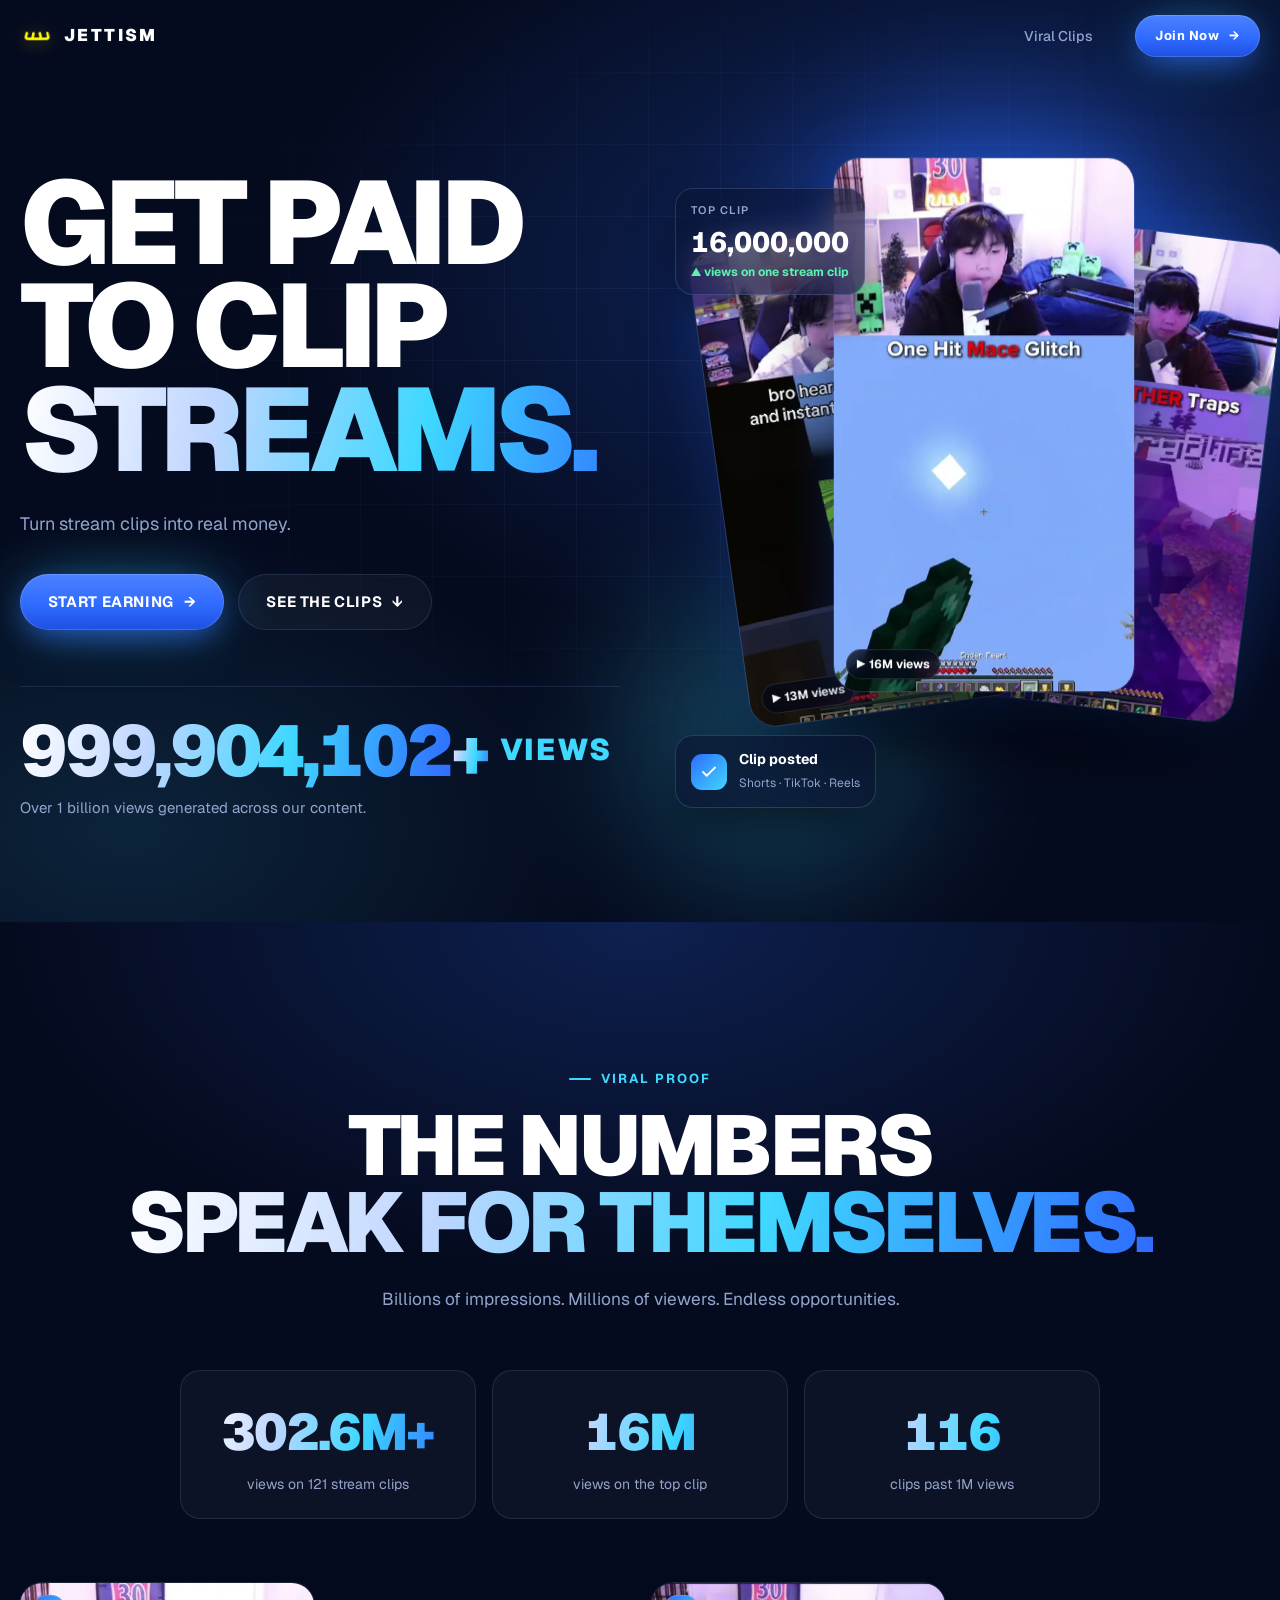
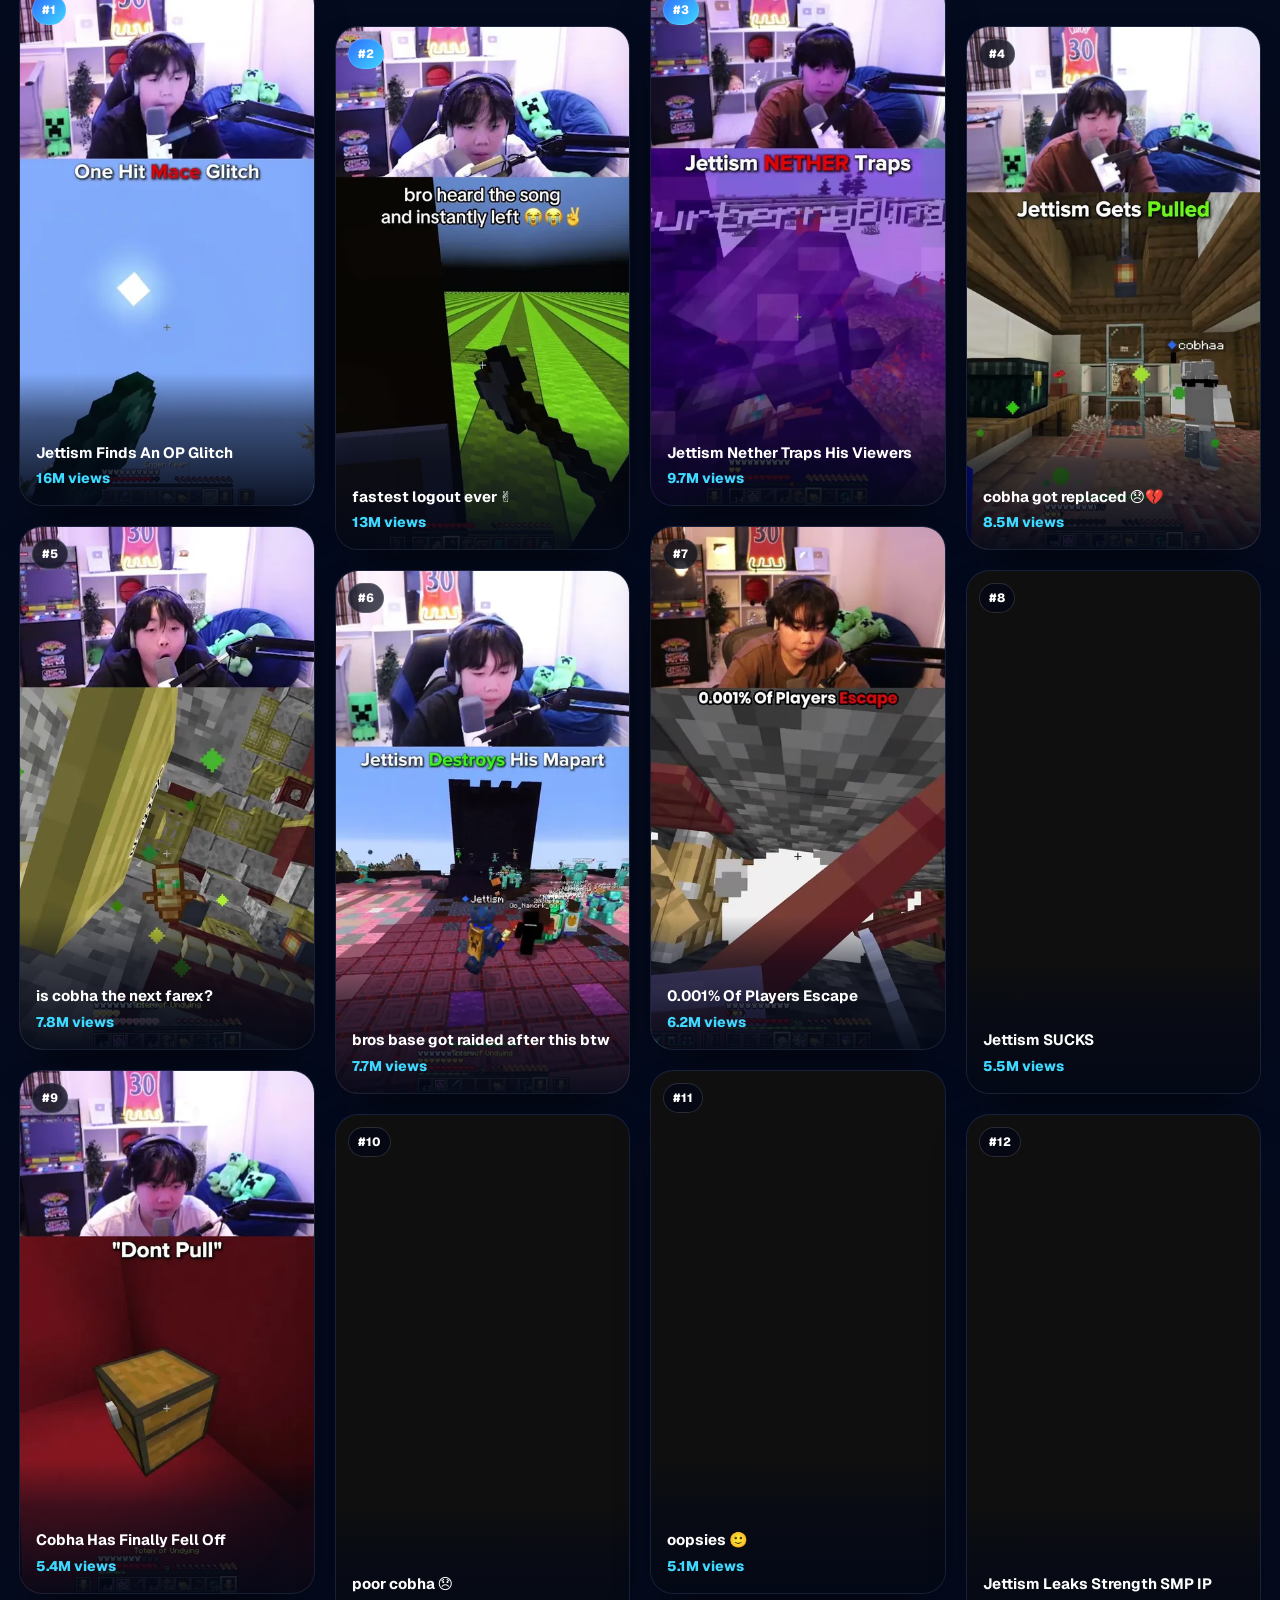
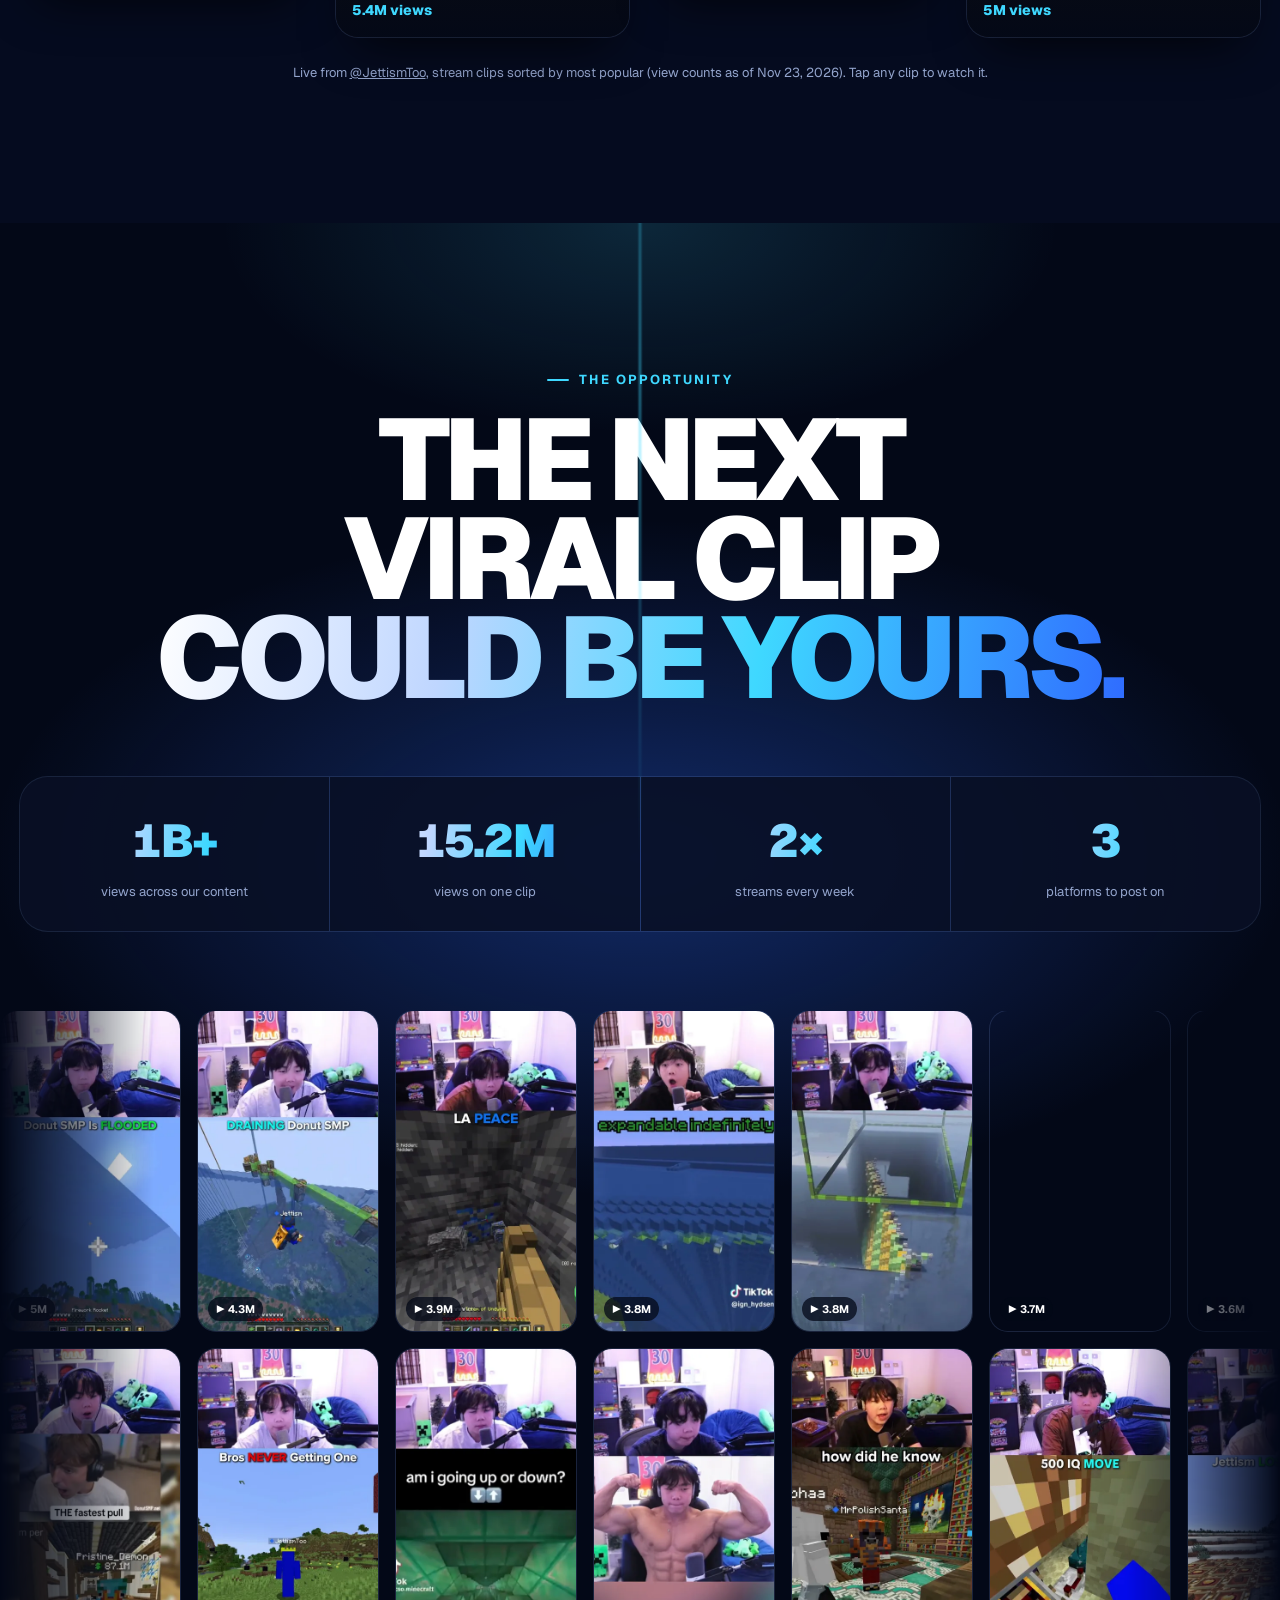
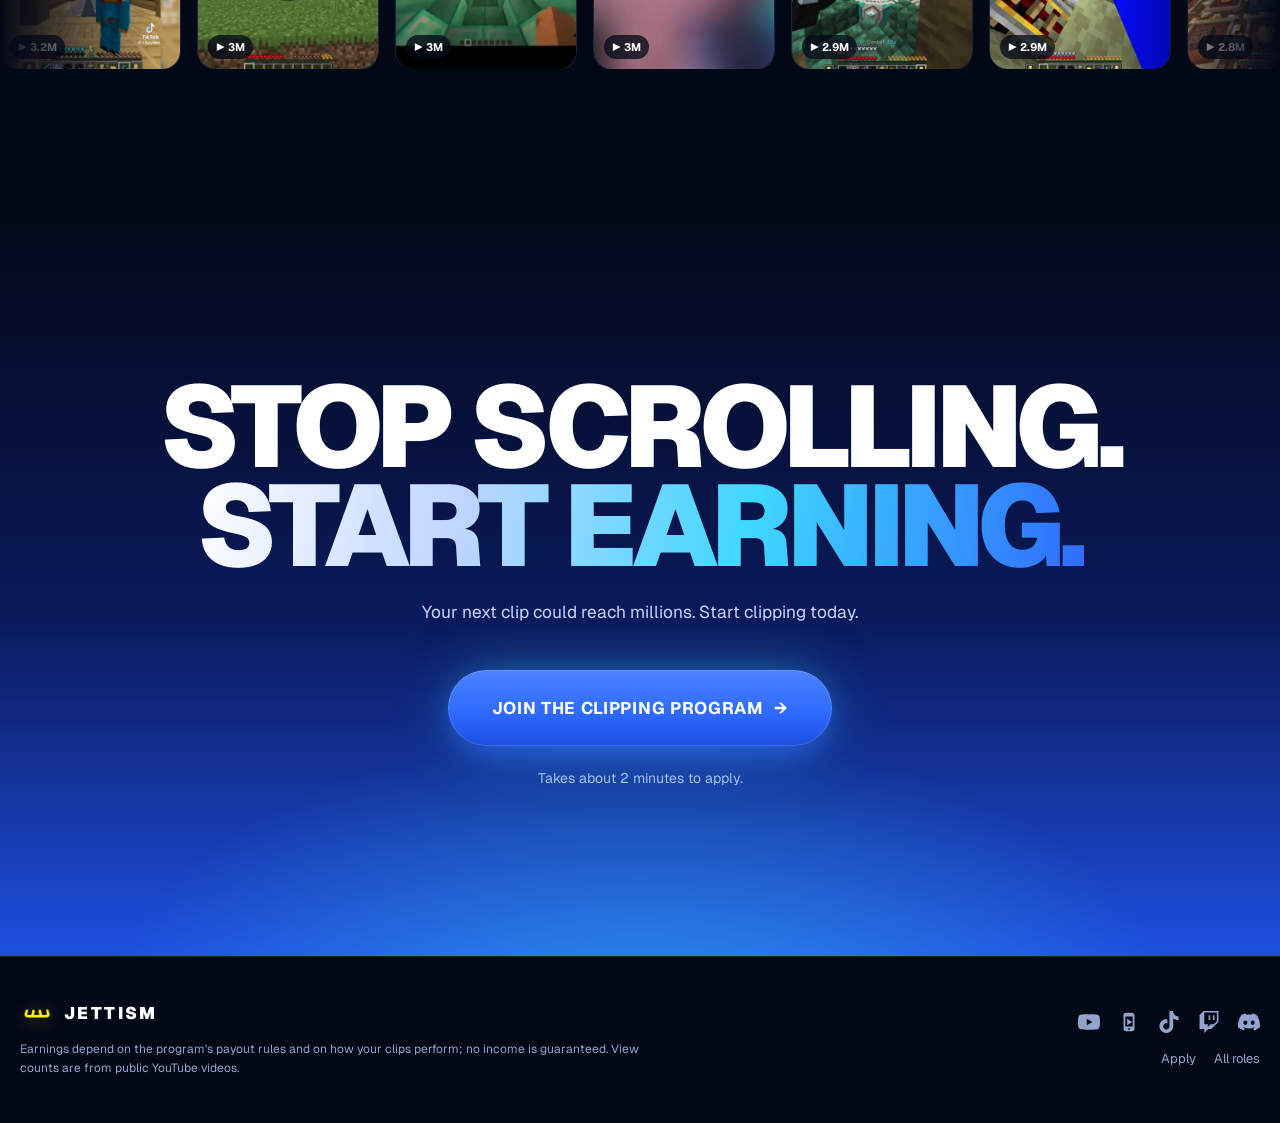
==== index.html @ 531640b3 "Homepage: show only stream clips (Shorts with a facecam at the top) 121 of the top 192 @JettismToo S" ====
<!DOCTYPE html>
<html lang="en">
<head>
<meta charset="UTF-8">
<meta name="viewport" content="width=device-width,initial-scale=1">
<title>Jettism Productions — Get Paid To Clip Streams</title>
<meta name="description" content="Turn stream clips into real money.">
<meta property="og:title" content="Get paid to clip streams — Jettism Productions">
<meta property="og:description" content="Turn stream clips into real money.">
<meta property="og:image" content="https://jettism.productions/clips/yt/y8GXeNOjC-I.webp">
<meta name="theme-color" content="#050B1F">
<link rel="icon" type="image/png" href="/jettismicontransparent.png">
<link rel="preconnect" href="https://fonts.googleapis.com">
<link rel="preconnect" href="https://fonts.gstatic.com" crossorigin>
<link href="https://fonts.googleapis.com/css2?family=Geist:wght@400;500;600;700;800;900&family=Geist+Mono:wght@500;600;700&display=swap" rel="stylesheet">
<link rel="preload" as="image" href="/clips/yt/y8GXeNOjC-I.webp">
<style>
:root{
  --navy-950:#030817; --navy-900:#050B1F; --navy-800:#0A1433; --navy-700:#111E4A;
  --blue:#2F6BFF; --blue-2:#1E4FE0; --cyan:#3FD8FF; --ice:#EAF2FF; --ice-2:#D6E5FF;
  --ink:#071029; --muted:#5B6B8F; --muted-d:#93A4CC; --line-d:rgba(150,180,255,.14); --line-l:rgba(7,16,41,.09);
  --r-lg:28px; --r-md:20px; --r-sm:14px;
  --ease:cubic-bezier(.2,.7,.1,1);
  --wrap:min(1240px, calc(100% - 40px));
}
*,*::before,*::after{box-sizing:border-box;margin:0;padding:0}
html{scroll-behavior:smooth;scroll-padding-top:84px;-webkit-text-size-adjust:100%}
body{font-family:'Geist',system-ui,-apple-system,sans-serif;background:var(--navy-900);color:#fff;
  -webkit-font-smoothing:antialiased;overflow-x:hidden;line-height:1.5}
img{display:block;max-width:100%}
a{color:inherit;text-decoration:none}
.wrap{width:var(--wrap);margin-inline:auto}
.mono{font-variant-numeric:tabular-nums;font-feature-settings:'tnum' 1}
.grad{background:linear-gradient(100deg,#fff 0%,#BFD6FF 30%,var(--cyan) 62%,var(--blue) 100%);
  -webkit-background-clip:text;background-clip:text;color:transparent}
.grad-ink{background:linear-gradient(100deg,var(--ink) 0%,var(--blue-2) 55%,var(--blue) 100%);
  -webkit-background-clip:text;background-clip:text;color:transparent}

/* ---------- buttons ---------- */
.btn{position:relative;display:inline-flex;align-items:center;gap:10px;height:56px;padding:0 28px;border-radius:999px;
  font-weight:700;font-size:15px;letter-spacing:.04em;white-space:nowrap;cursor:pointer;border:0;
  transition:transform .35s var(--ease),box-shadow .35s var(--ease),background .35s var(--ease)}
.btn .arr{transition:transform .35s var(--ease)}
.btn:hover .arr{transform:translateX(4px)}
.btn:active{transform:scale(.97)}
.btn-primary{color:#fff;background:linear-gradient(180deg,#4B82FF,var(--blue) 55%,var(--blue-2));
  box-shadow:0 0 0 1px rgba(255,255,255,.16) inset,0 10px 30px -8px rgba(47,107,255,.75),0 0 60px -10px rgba(63,216,255,.55)}
.btn-primary:hover{transform:translateY(-2px);box-shadow:0 0 0 1px rgba(255,255,255,.22) inset,0 16px 40px -8px rgba(47,107,255,.85),0 0 80px -6px rgba(63,216,255,.7)}
.btn-primary::after{content:'';position:absolute;inset:0;border-radius:inherit;pointer-events:none;
  background:linear-gradient(110deg,transparent 30%,rgba(255,255,255,.35) 50%,transparent 70%);background-size:250% 100%;
  background-position:120% 0;transition:background-position .9s var(--ease)}
.btn-primary:hover::after{background-position:-20% 0}
.btn-ghost{color:#fff;background:rgba(255,255,255,.04);box-shadow:0 0 0 1px var(--line-d) inset;backdrop-filter:blur(10px)}
.btn-ghost:hover{background:rgba(255,255,255,.09);transform:translateY(-2px)}

/* ---------- nav ---------- */
.nav{position:fixed;top:0;left:0;right:0;z-index:50;transition:background .4s,box-shadow .4s,backdrop-filter .4s}
.nav.scrolled{background:rgba(5,11,31,.66);backdrop-filter:saturate(160%) blur(18px);-webkit-backdrop-filter:saturate(160%) blur(18px);
  box-shadow:0 1px 0 var(--line-d)}
.nav-in{width:var(--wrap);margin-inline:auto;height:72px;display:flex;align-items:center;gap:28px}
.logo{display:flex;align-items:center;gap:10px;font-weight:900;letter-spacing:.14em;font-size:17px}
.logo img{width:34px;height:auto;filter:drop-shadow(0 2px 8px rgba(255,220,0,.35))}
.nav-links{display:flex;gap:6px;margin-left:auto}
.nav-links a{padding:9px 14px;border-radius:999px;font-size:14px;font-weight:500;color:var(--muted-d);transition:color .25s,background .25s}
.nav-links a:hover{color:#fff;background:rgba(255,255,255,.06)}
.nav .btn{height:42px;padding:0 20px;font-size:13px}
@media(max-width:860px){.nav-links{display:none}.nav .btn{margin-left:auto}}

/* ---------- hero ---------- */
.hero{position:relative;min-height:100svh;padding:132px 0 90px;overflow:hidden;isolation:isolate;
  background:radial-gradient(1200px 700px at 78% 30%,rgba(47,107,255,.32),transparent 60%),
             radial-gradient(800px 500px at 10% 90%,rgba(63,216,255,.12),transparent 60%),var(--navy-900)}
.grid-bg{position:absolute;inset:0;z-index:-1;opacity:.5;
  background-image:linear-gradient(var(--line-d) 1px,transparent 1px),linear-gradient(90deg,var(--line-d) 1px,transparent 1px);
  background-size:72px 72px;mask-image:radial-gradient(ellipse 70% 60% at 60% 40%,#000 20%,transparent 75%);
  -webkit-mask-image:radial-gradient(ellipse 70% 60% at 60% 40%,#000 20%,transparent 75%)}
.orb{position:absolute;z-index:-1;border-radius:50%;filter:blur(70px);opacity:.55;animation:drift 18s ease-in-out infinite alternate}
.orb.o1{width:420px;height:420px;background:#2F6BFF;right:6%;top:12%}
.orb.o2{width:300px;height:300px;background:#3FD8FF;right:28%;bottom:4%;opacity:.25;animation-delay:-6s}
@keyframes drift{to{transform:translate(-40px,30px) scale(1.08)}}
.hero-grid{display:grid;grid-template-columns:1.08fr .92fr;gap:40px;align-items:center}
.chip{display:inline-flex;align-items:center;gap:10px;padding:7px 14px 7px 8px;border-radius:999px;font-size:13px;font-weight:600;
  color:var(--ice);background:rgba(47,107,255,.12);box-shadow:0 0 0 1px rgba(110,160,255,.28) inset}
.chip .dot{width:22px;height:22px;border-radius:50%;display:grid;place-items:center;background:rgba(63,216,255,.16)}
.chip .dot i{width:8px;height:8px;border-radius:50%;background:var(--cyan);box-shadow:0 0 12px var(--cyan);animation:pulse 1.8s infinite}
@keyframes pulse{50%{transform:scale(.6);opacity:.5}}
.h-xl{font-weight:900;letter-spacing:-.045em;line-height:.88;font-size:clamp(56px,9.2vw,148px);margin-top:26px;text-transform:uppercase}
.h-xl span{display:block}
.lead{margin-top:28px;max-width:540px;font-size:clamp(17px,1.4vw,20px);color:var(--muted-d);line-height:1.6}
.ctas{display:flex;flex-wrap:wrap;gap:14px;margin-top:36px}
.bignum{margin-top:56px;padding-top:28px;border-top:1px solid var(--line-d);max-width:600px}
.bignum .n{font-weight:900;letter-spacing:-.045em;line-height:1;font-size:clamp(34px,5.6vw,88px)}
.bignum .n small{font-size:.42em;letter-spacing:.06em;margin-left:12px;color:var(--cyan);vertical-align:.55em}
.bignum p{margin-top:10px;color:var(--muted-d);font-size:15px}

/* hero visual */
.stage{position:relative;height:640px;perspective:1400px}
.ph{position:absolute;width:250px;aspect-ratio:9/16;border-radius:26px;overflow:hidden;background:var(--navy-800);
  box-shadow:0 0 0 1px rgba(160,190,255,.18),0 40px 80px -20px rgba(0,0,0,.7),0 0 70px -20px rgba(47,107,255,.6);will-change:transform}
.ph img{width:100%;height:100%;object-fit:cover;transform:scale(1.025)}
.ph .vc{position:absolute;left:12px;bottom:12px;display:flex;align-items:center;gap:6px;padding:6px 10px;border-radius:999px;
  font-size:12px;font-weight:700;background:rgba(3,8,23,.72);backdrop-filter:blur(8px);box-shadow:0 0 0 1px rgba(255,255,255,.12) inset}
.ph.p1{left:50%;top:30px;z-index:3;width:300px;margin-left:-150px}
@media(min-width:1280px){.ph{width:270px}.stage{height:700px}}
.ph.p2{left:2%;top:120px;z-index:2;transform:rotate(-8deg)}
.ph.p3{right:0;top:150px;z-index:1;transform:rotate(7deg)}
.float{position:absolute;z-index:5;border-radius:18px;padding:14px 16px;background:rgba(10,20,51,.62);
  backdrop-filter:blur(16px);-webkit-backdrop-filter:blur(16px);box-shadow:0 0 0 1px rgba(150,180,255,.2) inset,0 20px 50px -12px rgba(0,0,0,.6);
  animation:bob 6s ease-in-out infinite}
@keyframes bob{50%{transform:translateY(-12px)}}
.f-views{left:-6%;top:56px;min-width:190px}
.f-views .k{font-size:11px;letter-spacing:.12em;color:var(--muted-d);font-weight:600}
.f-views .v{font-size:28px;font-weight:800;margin-top:2px}
.f-views .up{color:#5CF2B0;font-size:12px;font-weight:700}
.f-earn{right:-4%;bottom:70px;width:230px;animation-delay:-2s}
.f-earn .row{display:flex;justify-content:space-between;align-items:baseline}
.f-earn .k{font-size:11px;letter-spacing:.12em;color:var(--muted-d);font-weight:600}
.f-earn .tag{font-size:10px;color:var(--muted-d);padding:2px 7px;border-radius:999px;box-shadow:0 0 0 1px var(--line-d) inset}
.f-earn .v{font-size:26px;font-weight:800;margin:4px 0 8px}
.f-earn svg{width:100%;height:44px}
.f-post{left:-6%;bottom:24px;display:flex;align-items:center;gap:12px;animation-delay:-4s}
.f-post .ic{width:36px;height:36px;border-radius:11px;display:grid;place-items:center;background:linear-gradient(135deg,var(--blue),var(--cyan))}
.f-post b{display:block;font-size:14px}.f-post span{font-size:12px;color:var(--muted-d)}
@media(max-width:1020px){
  .hero-grid{grid-template-columns:1fr}
  .stage{height:520px;max-width:560px;margin:30px auto 0;width:100%}
  .ph{width:200px}.ph.p1{width:220px;margin-left:-110px}
}
@media(max-width:560px){
  .bignum .n small{display:block;margin:8px 0 0;font-size:16px;vertical-align:0}
  .hero{padding-top:112px}
  .stage{height:440px}
  .ph{width:150px;border-radius:20px}.ph.p1{width:180px;margin-left:-90px;top:30px}
  .ph.p2{left:-2%;top:110px}.ph.p3{right:-2%;top:130px}
  .f-views{left:0;top:6px;padding:10px 12px;min-width:0}.f-views .v{font-size:22px}
  .f-earn{right:0;bottom:20px;width:180px;padding:12px}.f-earn .v{font-size:20px}
  .f-post{display:none}
  .btn{height:52px;padding:0 22px}
}

/* ---------- sections ---------- */
section{position:relative}
.sec{padding:clamp(90px,11vw,160px) 0}
.light{background:linear-gradient(180deg,#F4F8FF,var(--ice) 60%,#F4F8FF);color:var(--ink)}
.eyebrow{display:inline-flex;align-items:center;gap:10px;font-size:13px;font-weight:700;letter-spacing:.16em;text-transform:uppercase;color:var(--blue)}
.eyebrow::before{content:'';width:22px;height:2px;border-radius:2px;background:currentColor}
.dark .eyebrow{color:var(--cyan)}
.h-lg{font-weight:900;letter-spacing:-.04em;line-height:.92;font-size:clamp(44px,6.6vw,104px);text-transform:uppercase;margin-top:18px}
.sub{margin-top:24px;font-size:clamp(17px,1.35vw,20px);line-height:1.6;max-width:600px}
.light .sub{color:var(--muted)} .dark .sub{color:var(--muted-d)}
.center{text-align:center}.center .sub{margin-inline:auto}

/* ---------- money / dashboard ---------- */
.money{overflow:hidden}
.money-grid{display:grid;grid-template-columns:.9fr 1.1fr;gap:60px;align-items:center;margin-top:70px}
.dollar{position:relative;display:grid;place-items:center;aspect-ratio:1;max-width:520px;width:100%;margin-inline:auto}
.dollar .ring{position:absolute;inset:6%;border-radius:50%;
  background:conic-gradient(from 0deg,rgba(47,107,255,0),rgba(47,107,255,.55),rgba(63,216,255,.8),rgba(47,107,255,0) 70%);
  -webkit-mask:radial-gradient(farthest-side,transparent calc(100% - 2px),#000 calc(100% - 1px));
  mask:radial-gradient(farthest-side,transparent calc(100% - 2px),#000 calc(100% - 1px));animation:spin 14s linear infinite}
.dollar .ring.r2{inset:18%;animation-duration:22s;animation-direction:reverse;opacity:.6}
@keyframes spin{to{transform:rotate(1turn)}}
.dollar .glow{position:absolute;inset:22%;border-radius:50%;background:radial-gradient(circle,rgba(47,107,255,.35),transparent 70%);filter:blur(20px)}
.dollar .sign{position:relative;font-weight:900;line-height:1;font-size:clamp(220px,28vw,420px);letter-spacing:-.05em;
  background:linear-gradient(170deg,#7FB0FF 0%,var(--blue) 45%,#0E2C8F 100%);-webkit-background-clip:text;background-clip:text;color:transparent;
  filter:drop-shadow(0 30px 50px rgba(47,107,255,.35))}
.coin{position:absolute;width:62px;height:62px;border-radius:50%;display:grid;place-items:center;font-weight:900;color:#fff;font-size:24px;
  background:linear-gradient(145deg,#5B92FF,var(--blue-2));box-shadow:0 0 0 1px rgba(255,255,255,.4) inset,0 14px 30px -8px rgba(30,79,224,.7);
  animation:bob 5s ease-in-out infinite}
.coin.c1{top:12%;right:8%}.coin.c2{bottom:14%;left:6%;width:48px;height:48px;font-size:18px;animation-delay:-2.5s}

.dash{position:relative;border-radius:var(--r-lg);padding:22px;background:linear-gradient(180deg,#0B1636,#060D24);color:#fff;
  box-shadow:0 0 0 1px rgba(150,180,255,.16) inset,0 60px 120px -30px rgba(7,16,41,.55),0 0 90px -30px rgba(47,107,255,.7)}
.dash-top{display:flex;align-items:center;gap:12px;padding:4px 4px 18px}
.dash-top .dots{display:flex;gap:6px}.dash-top .dots i{width:10px;height:10px;border-radius:50%;background:rgba(255,255,255,.14)}
.dash-top b{font-size:14px;font-weight:600;margin-left:6px}
.illus{margin-left:auto;font-size:11px;font-weight:700;letter-spacing:.1em;text-transform:uppercase;color:#FFD66B;
  padding:6px 10px;border-radius:999px;background:rgba(255,214,107,.1);box-shadow:0 0 0 1px rgba(255,214,107,.3) inset}
.stats{display:grid;grid-template-columns:repeat(4,1fr);gap:12px}
.stat{border-radius:var(--r-sm);padding:16px;background:linear-gradient(180deg,rgba(47,107,255,.16),rgba(47,107,255,.04));
  box-shadow:0 0 0 1px rgba(110,160,255,.2) inset;transition:transform .4s var(--ease),box-shadow .4s}
.stat:hover{transform:translateY(-3px);box-shadow:0 0 0 1px rgba(110,180,255,.45) inset,0 0 40px -10px rgba(63,216,255,.6)}
.stat .k{font-size:11px;letter-spacing:.08em;color:var(--muted-d);font-weight:600;text-transform:uppercase}
.stat .v{font-size:clamp(20px,2vw,28px);font-weight:800;margin-top:8px;letter-spacing:-.02em}
.stat .d{font-size:12px;color:#5CF2B0;font-weight:600;margin-top:4px}
.charts{display:grid;grid-template-columns:1.6fr 1fr;gap:12px;margin-top:12px}
.panel{border-radius:var(--r-sm);padding:16px;background:rgba(255,255,255,.025);box-shadow:0 0 0 1px var(--line-d) inset}
.panel .k{display:flex;justify-content:space-between;font-size:12px;color:var(--muted-d);font-weight:600}
.panel svg{width:100%;height:170px;margin-top:10px;overflow:visible}
.line-path{stroke-dasharray:1200;stroke-dashoffset:1200;transition:stroke-dashoffset 2.2s var(--ease)}
.in .line-path{stroke-dashoffset:0}
.area{opacity:0;transition:opacity 1.2s .8s}.in .area{opacity:1}
.bars{display:flex;align-items:flex-end;gap:8px;height:170px;margin-top:10px}
.bars i{flex:1;border-radius:6px 6px 3px 3px;background:linear-gradient(180deg,var(--cyan),var(--blue));height:var(--h);
  transform:scaleY(0);transform-origin:bottom;transition:transform 1.1s var(--ease);transition-delay:calc(var(--i)*70ms)}
.in .bars i{transform:scaleY(1)}
.dash-note{margin-top:14px;font-size:12px;color:var(--muted-d);text-align:center}
@media(max-width:1020px){.money-grid{grid-template-columns:1fr;gap:20px}.dollar{max-width:360px}}
@media(max-width:640px){.stats{grid-template-columns:1fr 1fr}.charts{grid-template-columns:1fr}.dash{padding:14px}.illus{font-size:10px}}

/* ---------- proof gallery ---------- */
.dark{background:var(--navy-900)}
.proof{background:radial-gradient(900px 500px at 50% 0%,rgba(47,107,255,.22),transparent 70%),var(--navy-900);overflow:hidden}
.proof-stats{display:grid;grid-template-columns:repeat(3,1fr);gap:16px;margin:56px auto 0;max-width:920px}
.pstat{text-align:center;padding:24px 16px;border-radius:var(--r-md);background:rgba(255,255,255,.03);box-shadow:0 0 0 1px var(--line-d) inset}
.pstat .v{font-size:clamp(32px,4vw,52px);font-weight:900;letter-spacing:-.04em}
.pstat .k{font-size:14px;color:var(--muted-d);margin-top:4px}
.gallery{display:grid;grid-template-columns:repeat(4,1fr);gap:22px;align-items:start;margin-top:64px}
.gcard{position:relative;border-radius:22px;overflow:hidden;background:#0F0F0F;
  box-shadow:0 0 0 1px rgba(150,180,255,.14),0 24px 50px -20px rgba(0,0,0,.8);
  transition:transform .5s var(--ease),box-shadow .5s var(--ease)}
.gcard:hover{transform:translateY(-8px) scale(1.015);box-shadow:0 0 0 1px rgba(110,170,255,.5),0 40px 80px -24px rgba(0,0,0,.9),0 0 60px -14px rgba(47,107,255,.8)}
.gcard{display:block;aspect-ratio:9/16}
.gcard img{width:100%;height:100%;object-fit:cover;transition:transform .9s var(--ease)}
.gcard:hover img{transform:scale(1.05)}
.gcard .meta{position:absolute;left:0;right:0;bottom:0;padding:70px 16px 16px;background:linear-gradient(180deg,transparent,rgba(3,8,23,.55) 35%,rgba(3,8,23,.94))}
.gcard .meta b{display:block;font-size:15px;font-weight:700;line-height:1.3;display:-webkit-box;-webkit-line-clamp:2;-webkit-box-orient:vertical;overflow:hidden}
.gcard .meta span{display:block;margin-top:6px;font-size:14px;font-weight:800;color:var(--cyan)}
.gcard .pl{position:absolute;left:50%;top:45%;width:58px;height:58px;margin:-29px 0 0 -29px;border-radius:50%;display:grid;place-items:center;
  font-size:20px;background:rgba(47,107,255,.85);box-shadow:0 0 40px rgba(63,216,255,.7);opacity:0;transform:scale(.8);transition:opacity .3s,transform .4s var(--ease)}
.gcard:hover .pl{opacity:1;transform:scale(1)}
.gcard .rank{position:absolute;top:12px;left:12px;padding:6px 10px;border-radius:999px;font-size:12px;font-weight:800;
  background:rgba(3,8,23,.72);backdrop-filter:blur(8px);box-shadow:0 0 0 1px rgba(255,255,255,.14) inset}
.gcard .rank.top{background:linear-gradient(135deg,var(--blue),var(--cyan))}
.gallery .gcard:nth-child(4n+2),.gallery .gcard:nth-child(4n+4){transform:translateY(44px)}
.gallery .gcard.in:nth-child(4n+2):hover,.gallery .gcard.in:nth-child(4n+4):hover{transform:translateY(36px) scale(1.015)}
.gallery{padding-bottom:44px}
.proof-note{margin-top:26px;text-align:center;color:var(--muted-d);font-size:13px}
@media(max-width:1020px){.gallery{grid-template-columns:repeat(3,1fr)}.gallery .gcard:nth-child(n){transform:none}.gallery .gcard:nth-child(3n+2){transform:translateY(36px)}}
@media(max-width:640px){.gcard .meta{padding:50px 10px 10px}.gcard .meta b{font-size:13px}.gcard .meta span{font-size:12px}.proof-stats{grid-template-columns:1fr;gap:10px}.gallery{grid-template-columns:1fr 1fr;gap:12px;padding-bottom:28px}.gcard{border-radius:16px}
  .gallery .gcard:nth-child(n){transform:none}.gallery .gcard:nth-child(even){transform:translateY(28px)}}

/* ---------- steps ---------- */
.steps{display:grid;grid-template-columns:repeat(3,1fr);gap:20px;margin-top:70px}
.step{position:relative;border-radius:var(--r-lg);padding:34px 30px 32px;background:#fff;overflow:hidden;
  box-shadow:0 0 0 1px var(--line-l),0 30px 60px -30px rgba(7,16,41,.25);transition:transform .5s var(--ease),box-shadow .5s var(--ease)}
.step:hover{transform:translateY(-6px);box-shadow:0 0 0 1px rgba(47,107,255,.35),0 40px 80px -30px rgba(47,107,255,.45)}
.step::before{content:'';position:absolute;right:-60px;top:-60px;width:200px;height:200px;border-radius:50%;
  background:radial-gradient(circle,rgba(63,216,255,.28),transparent 70%);transition:transform .6s var(--ease)}
.step:hover::before{transform:scale(1.4)}
.step .num{font-family:'Geist Mono',monospace;font-weight:700;font-size:14px;color:var(--blue);letter-spacing:.1em}
.step .ic{width:64px;height:64px;border-radius:18px;display:grid;place-items:center;margin:22px 0 26px;
  background:linear-gradient(140deg,#5B92FF,var(--blue-2));box-shadow:0 16px 30px -10px rgba(47,107,255,.7),0 0 0 1px rgba(255,255,255,.3) inset}
.step .ic svg{width:30px;height:30px}
.step h3{font-size:26px;font-weight:900;letter-spacing:-.02em;text-transform:uppercase;line-height:1.05}
.step p{margin-top:12px;color:var(--muted);font-size:16px;line-height:1.6}
.step .bignum2{position:absolute;right:22px;bottom:-24px;font-weight:900;font-size:150px;letter-spacing:-.06em;line-height:1;
  color:rgba(47,107,255,.06);pointer-events:none}
@media(max-width:900px){.steps{grid-template-columns:1fr}}

.terms{margin-top:28px;border-radius:var(--r-lg);padding:30px;background:linear-gradient(180deg,#fff,#F6F9FF);
  box-shadow:0 0 0 1px var(--line-l)}
.terms-head{display:flex;flex-wrap:wrap;align-items:center;gap:12px;justify-content:space-between}
.terms-head h3{font-size:20px;font-weight:800;letter-spacing:-.01em}
.terms-head span{font-size:13px;color:var(--muted)}
.terms-grid{display:grid;grid-template-columns:repeat(3,1fr);gap:16px;margin-top:20px}
.term{padding:20px;border-radius:var(--r-md);background:var(--ice);box-shadow:0 0 0 1px rgba(47,107,255,.12) inset}
.term b{display:flex;align-items:center;gap:10px;font-size:15px}
.term b i{width:8px;height:8px;border-radius:50%;background:var(--blue);box-shadow:0 0 10px var(--blue)}
.term p{margin-top:8px;font-size:15px;color:var(--muted);line-height:1.55}
@media(max-width:900px){.terms-grid{grid-template-columns:1fr}.terms{padding:22px}}

/* ---------- opportunity ---------- */
.opp{overflow:hidden;background:radial-gradient(1000px 520px at 50% 40%,rgba(47,107,255,.35),transparent 65%),
  radial-gradient(600px 300px at 50% 0%,rgba(63,216,255,.15),transparent 70%),var(--navy-950)}
.opp .beam{position:absolute;left:50%;top:-20%;width:2px;height:60%;transform:translateX(-50%);
  background:linear-gradient(180deg,transparent,var(--cyan),transparent);filter:blur(1px);opacity:.6}
.h-xxl{font-weight:900;letter-spacing:-.05em;line-height:.86;font-size:clamp(52px,9vw,150px);text-transform:uppercase;margin-top:20px}
.opp-stats{display:grid;grid-template-columns:repeat(4,1fr);gap:1px;margin:70px auto 0;border-radius:var(--r-lg);overflow:hidden;
  background:var(--line-d);box-shadow:0 0 0 1px var(--line-d)}
.ostat{padding:30px 20px;text-align:center;background:rgba(5,11,31,.85)}
.ostat .v{font-size:clamp(30px,3.6vw,50px);font-weight:900;letter-spacing:-.04em}
.ostat .k{font-size:13px;color:var(--muted-d);margin-top:6px}
@media(max-width:800px){.opp-stats{grid-template-columns:1fr 1fr}}
.marquee{margin-top:80px;display:grid;gap:18px;mask-image:linear-gradient(90deg,transparent,#000 12%,#000 88%,transparent);
  -webkit-mask-image:linear-gradient(90deg,transparent,#000 12%,#000 88%,transparent)}
.track{display:flex;gap:18px;width:max-content;animation:slide 60s linear infinite}
.track.rev{animation-direction:reverse;animation-duration:70s}
.marquee:hover .track{animation-play-state:paused}
@keyframes slide{to{transform:translateX(-50%)}}
.mt{position:relative;width:180px;aspect-ratio:9/16;border-radius:18px;overflow:hidden;flex-shrink:0;
  box-shadow:0 0 0 1px rgba(150,180,255,.16)}
.mt img{width:100%;height:100%;object-fit:cover;transform:scale(1.03)}
.mt span{position:absolute;left:10px;bottom:10px;font-size:11px;font-weight:700;padding:4px 8px;border-radius:999px;background:rgba(3,8,23,.75)}
@media(max-width:560px){.mt{width:130px;border-radius:14px}}

/* ---------- final cta ---------- */
.final{padding:clamp(110px,13vw,190px) 0;overflow:hidden;text-align:center;
  background:radial-gradient(900px 500px at 50% 110%,rgba(63,216,255,.45),transparent 60%),
             linear-gradient(180deg,var(--navy-950) 0%,#0A1A5C 55%,var(--blue-2) 100%)}
.final .h-xxl{margin-top:0}
.final .sub{color:#C8D8FF;margin-inline:auto}
.btn-huge{height:76px;padding:0 44px;font-size:17px;margin-top:44px;animation:breathe 3.2s ease-in-out infinite}
@keyframes breathe{50%{box-shadow:0 0 0 1px rgba(255,255,255,.22) inset,0 18px 50px -8px rgba(47,107,255,.9),0 0 120px 0 rgba(63,216,255,.75)}}
.final .fine{margin-top:22px;font-size:14px;color:#AFC4FF}
@media(max-width:560px){.btn-huge{height:64px;padding:0 28px;font-size:15px}}

/* ---------- footer ---------- */
footer{background:var(--navy-950);padding:44px 0;border-top:1px solid var(--line-d)}
.foot{display:flex;flex-wrap:wrap;gap:24px;align-items:center;justify-content:space-between}
.socials{display:flex;gap:18px;color:var(--muted-d)}
.socials a{display:flex;transition:color .2s,transform .2s}.socials a:hover{color:#fff;transform:translateY(-2px)}
.socials svg{width:22px;height:22px}
.foot>div:last-child{justify-items:end}
@media(max-width:640px){.foot>div:last-child{justify-items:start}}
.foot small{display:block;color:var(--muted-d);font-size:12px;max-width:640px;line-height:1.6}
.foot-links{display:flex;gap:18px;font-size:13px;color:var(--muted-d)}.foot-links a:hover{color:#fff}

/* ---------- reveal ---------- */
.rv{opacity:0;transform:translateY(34px);transition:opacity 1s var(--ease),transform 1s var(--ease);transition-delay:var(--d,0s)}
.rv.in{opacity:1;transform:none}
.hero .rv{transform:translateY(24px)}
.ld{opacity:0;transform:translateY(26px);animation:up 1.1s var(--ease) forwards;animation-delay:var(--d,0s)}
@keyframes up{to{opacity:1;transform:none}}

@media (prefers-reduced-motion:reduce){
  html{scroll-behavior:auto}
  *,*::before,*::after{animation-duration:.001s!important;animation-iteration-count:1!important;transition-duration:.001s!important}
  .rv,.ld{opacity:1!important;transform:none!important}
  .track{animation:none!important}
  .line-path{stroke-dashoffset:0!important}.bars i{transform:none!important}.area{opacity:1!important}
}
</style>
</head>
<body>

<header class="nav" id="nav">
  <div class="nav-in">
    <a href="#top" class="logo" aria-label="Jettism home"><img src="/crown.png" alt="" width="34" height="17">JETTISM</a>
    <nav class="nav-links" aria-label="Sections">
      <a href="#clips">Viral Clips</a>
    </nav>
    <a class="btn btn-primary" data-join href="/apply?position=Clipper">Join Now <span class="arr">→</span></a>
  </div>
</header>

<main id="top">
<!-- ============ HERO ============ -->
<section class="hero">
  <div class="grid-bg"></div><div class="orb o1"></div><div class="orb o2"></div>
  <div class="wrap hero-grid">
    <div>
      
      <h1 class="h-xl"><span class="ld" style="--d:.12s">Get paid</span><span class="ld" style="--d:.2s">to clip</span><span class="ld grad" style="--d:.28s">streams.</span></h1>
      <p class="lead ld" style="--d:.4s">Turn stream clips into real money.</p>
      <div class="ctas ld" style="--d:.5s">
        <a class="btn btn-primary" data-join href="/apply?position=Clipper">START EARNING <span class="arr">→</span></a>
        <a class="btn btn-ghost" href="#clips">SEE THE CLIPS <span class="arr" style="transform:none">↓</span></a>
      </div>
      <div class="bignum ld" style="--d:.62s">
        <div class="n"><span class="grad mono" data-count="views-hero">1,000,000,000</span><span class="grad">+</span><small>VIEWS</small></div>
        <p data-text="heroViewsNote">Over 1 billion views generated across our content.</p>
      </div>
    </div>

    <div class="stage ld" style="--d:.3s" aria-hidden="true">
      <div class="ph p2" data-par="-0.06"><img src="/clips/yt/KuRzqeLLo8I.webp" alt="" width="432" height="768"><span class="vc">▶ 13M views</span></div>
      <div class="ph p3" data-par="-0.1"><img src="/clips/yt/a8vPLp1cC3E.webp" alt="" width="432" height="768"><span class="vc">▶ 9.7M views</span></div>
      <div class="ph p1" data-par="-0.03"><img src="/clips/yt/y8GXeNOjC-I.webp" alt="" width="432" height="768" fetchpriority="high"><span class="vc">▶ 16M views</span></div>
      <div class="float f-views">
        <div class="k">TOP CLIP</div>
        <div class="v mono">16,000,000</div>
        <div class="up">▲ views on one stream clip</div>
      </div>
      
      <div class="float f-post"><div class="ic"><svg width="18" height="18" viewBox="0 0 24 24" fill="none" stroke="#fff" stroke-width="2.4" stroke-linecap="round" stroke-linejoin="round"><path d="M20 6 9 17l-5-5"/></svg></div>
        <div><b>Clip posted</b><span>Shorts · TikTok · Reels</span></div></div>
    </div>
  </div>
</section>


<!-- ============ PROOF ============ -->
<section class="sec dark proof" id="clips">
  <div class="wrap">
    <div class="center">
      <span class="eyebrow rv">Viral proof</span>
      <h2 class="h-lg rv" style="--d:.08s">The numbers<br><span class="grad">speak for themselves.</span></h2>
      <p class="sub rv" style="--d:.16s">Billions of impressions. Millions of viewers. Endless opportunities.</p>
    </div>
    <div class="proof-stats">
      <div class="pstat rv"><div class="v grad mono" data-count="short" data-to="302687000" data-suffix="+">0</div><div class="k">views on 121 stream clips</div></div>
      <div class="pstat rv" style="--d:.08s"><div class="v grad mono" data-count="short" data-to="16000000">0</div><div class="k">views on the top clip</div></div>
      <div class="pstat rv" style="--d:.16s"><div class="v grad mono" data-count="int" data-to="116">0</div><div class="k">clips past 1M views</div></div>
    </div>
    <div class="gallery" id="gallery"></div>
    <p class="proof-note rv">Live from <a href="https://www.youtube.com/@JettismToo/shorts" target="_blank" rel="noopener" style="text-decoration:underline">@JettismToo</a>, stream clips sorted by most popular (view counts as of Nov 23, 2026). Tap any clip to watch it.</p>
  </div>
</section>


<!-- ============ OPPORTUNITY ============ -->
<section class="sec opp dark">
  <div class="beam"></div>
  <div class="wrap center">
    <span class="eyebrow rv">The opportunity</span>
    <h2 class="h-xxl rv" style="--d:.08s">The next<br>viral clip<br><span class="grad">could be yours.</span></h2>
    <div class="opp-stats rv" style="--d:.16s">
      <div class="ostat"><div class="v grad mono" data-count="billion">1B+</div><div class="k">views across our content</div></div>
      <div class="ostat"><div class="v grad mono" data-count="short" data-to="16000000">0</div><div class="k">views on one clip</div></div>
      <div class="ostat"><div class="v grad mono">2×</div><div class="k">streams every week</div></div>
      <div class="ostat"><div class="v grad mono">3</div><div class="k">platforms to post on</div></div>
    </div>
  </div>
  <div class="marquee" aria-hidden="true">
    <div class="track" id="m1"></div>
    <div class="track rev" id="m2"></div>
  </div>
</section>

<!-- ============ FINAL ============ -->
<section class="final">
  <div class="wrap">
    <h2 class="h-xxl rv">Stop scrolling.<br><span class="grad">Start earning.</span></h2>
    <p class="sub rv" style="--d:.1s">Your next clip could reach millions. Start clipping today.</p>
    <a class="btn btn-primary btn-huge rv" style="--d:.18s" data-join href="/apply?position=Clipper">JOIN THE CLIPPING PROGRAM <span class="arr">→</span></a>
    <p class="fine rv" style="--d:.24s">Takes about 2 minutes to apply.</p>
  </div>
</section>
</main>

<footer>
  <div class="wrap foot">
    <div>
      <a href="#top" class="logo"><img src="/crown.png" alt="" width="34" height="17">JETTISM</a>
      <small style="margin-top:14px">Earnings depend on the program's payout rules and on how your clips perform; no income is guaranteed. View counts are from public YouTube videos.</small>
    </div>
    <div style="display:grid;gap:16px">
      <div class="socials"><a href="https://youtube.com/@jettism"    target="_blank" rel="noopener noreferrer" title="YouTube"><svg viewBox="0 0 24 24" fill="currentColor" xmlns="http://www.w3.org/2000/svg"><path d="M23.498 6.186a3.016 3.016 0 0 0-2.122-2.136C19.505 3.545 12 3.545 12 3.545s-7.505 0-9.377.505A3.017 3.017 0 0 0 .502 6.186C0 8.07 0 12 0 12s0 3.93.502 5.814a3.016 3.016 0 0 0 2.122 2.136c1.871.505 9.376.505 9.376.505s7.505 0 9.377-.505a3.015 3.015 0 0 0 2.122-2.136C24 15.93 24 12 24 12s0-3.93-.502-5.814zM9.545 15.568V8.432L15.818 12l-6.273 3.568z"/></svg></a>
  <a href="https://youtube.com/@jettismtoo" target="_blank" rel="noopener noreferrer" title="YouTube Shorts"><svg viewBox="0 0 24 24" fill="currentColor" xmlns="http://www.w3.org/2000/svg"><path d="M15 2H9a3 3 0 0 0-3 3v14a3 3 0 0 0 3 3h6a3 3 0 0 0 3-3V5a3 3 0 0 0-3-3zm-3 18.5a1 1 0 1 1 0-2 1 1 0 0 1 0 2zM16 17H8V6h8v11zm-6-8.5 5.5 3.5L10 15.5V8.5z"/></svg></a>
  <a href="https://tiktok.com/@jettismm"   target="_blank" rel="noopener noreferrer" title="TikTok"><svg viewBox="0 0 24 24" fill="currentColor" xmlns="http://www.w3.org/2000/svg"><path d="M12.525.02c1.31-.02 2.61-.01 3.91-.02.08 1.53.63 3.09 1.75 4.17 1.12 1.11 2.7 1.62 4.24 1.79v4.03c-1.44-.05-2.89-.35-4.2-.97-.57-.26-1.1-.59-1.62-.93-.01 2.92.01 5.84-.02 8.75-.08 1.4-.54 2.79-1.35 3.94-1.31 1.92-3.58 3.17-5.91 3.21-1.43.08-2.86-.31-4.08-1.03-2.02-1.19-3.44-3.37-3.65-5.71-.02-.5-.03-1-.01-1.49.18-1.9 1.12-3.72 2.58-4.96 1.66-1.44 3.98-2.13 6.15-1.72.02 1.48-.04 2.96-.04 4.44-.99-.32-2.15-.23-3.02.37-.63.41-1.11 1.04-1.36 1.75-.21.51-.15 1.07-.14 1.61.24 1.64 1.82 3.02 3.5 2.87 1.12-.01 2.19-.66 2.77-1.61.19-.33.4-.67.41-1.06.1-1.79.06-3.57.07-5.36.01-4.03-.01-8.05.02-12.07z"/></svg></a>
  <a href="https://twitch.tv/jettism"       target="_blank" rel="noopener noreferrer" title="Twitch"><svg viewBox="0 0 24 24" fill="currentColor" xmlns="http://www.w3.org/2000/svg"><path d="M11.571 4.714h1.715v5.143H11.57zm4.715 0H18v5.143h-1.714zM6 0L1.714 4.286v15.428h5.143V24l4.286-4.286h3.428L22.286 12V0zm14.571 11.143l-3.428 3.428h-3.429l-3 3v-3H6.857V1.714h13.714z"/></svg></a>
  <a href="https://discord.gg/jettism"      target="_blank" rel="noopener noreferrer" title="Discord"><svg viewBox="0 0 24 24" fill="currentColor" xmlns="http://www.w3.org/2000/svg"><path d="M20.317 4.37a19.791 19.791 0 0 0-4.885-1.515.074.074 0 0 0-.079.037c-.21.375-.444.864-.608 1.25a18.27 18.27 0 0 0-5.487 0 12.64 12.64 0 0 0-.617-1.25.077.077 0 0 0-.079-.037A19.736 19.736 0 0 0 3.677 4.37a.07.07 0 0 0-.032.027C.533 9.046-.32 13.58.099 18.057c.001.022.01.043.027.06a19.9 19.9 0 0 0 5.993 3.03.078.078 0 0 0 .084-.028 14.09 14.09 0 0 0 1.226-1.994.076.076 0 0 0-.041-.106 13.107 13.107 0 0 1-1.872-.892.077.077 0 0 1-.008-.128 10.2 10.2 0 0 0 .372-.292.074.074 0 0 1 .077-.01c3.928 1.793 8.18 1.793 12.062 0a.074.074 0 0 1 .078.01c.12.098.246.198.373.292a.077.077 0 0 1-.006.127 12.299 12.299 0 0 1-1.873.892.077.077 0 0 0-.041.107c.36.698.772 1.362 1.225 1.993a.076.076 0 0 0 .084.028 19.839 19.839 0 0 0 6.002-3.03.077.077 0 0 0 .032-.054c.5-5.177-.838-9.674-3.549-13.66a.061.061 0 0 0-.031-.03zM8.02 15.33c-1.183 0-2.157-1.085-2.157-2.419 0-1.333.956-2.419 2.157-2.419 1.21 0 2.176 1.096 2.157 2.42 0 1.333-.956 2.418-2.157 2.418zm7.975 0c-1.183 0-2.157-1.085-2.157-2.419 0-1.333.955-2.419 2.157-2.419 1.21 0 2.176 1.096 2.157 2.42 0 1.333-.946 2.418-2.157 2.418z"/></svg></a></div>
      <div class="foot-links"><a data-join href="/apply?position=Clipper">Apply</a><a href="/apply">All roles</a></div>
    </div>
  </div>
</footer>

<script>
/* ===== EDIT ME: links, numbers and program terms ===== */
const CONFIG = {
  joinUrl: '/apply?position=Clipper',     // where every "Join / Start earning" button goes
  heroViews: 1000000000,                  // the big hero number
  heroViewsNote: 'Over 1 billion views generated across our content.'
};
const CLIPS = [ // @JettismToo stream clips (facecam Shorts), Popular order — views as shown on YouTube, Nov 23 2026
  {id:"y8GXeNOjC-I",title:"Jettism Finds An OP Glitch",views:"16M"},
  {id:"KuRzqeLLo8I",title:"fastest logout ever ✌️",views:"13M"},
  {id:"a8vPLp1cC3E",title:"Jettism Nether Traps His Viewers",views:"9.7M"},
  {id:"68DA0VPzCl4",title:"cobha got replaced 😞💔",views:"8.5M"},
  {id:"heZ075CsIqA",title:"is cobha the next farex?",views:"7.8M"},
  {id:"F8XmzjJbSbk",title:"bros base got raided after this btw",views:"7.7M"},
  {id:"XQHjEuhTU6Q",title:"0.001% Of Players Escape",views:"6.2M"},
  {id:"NBVAzFvT3IE",title:"Jettism SUCKS",views:"5.5M"},
  {id:"8AIyLhIjIUs",title:"Cobha Has Finally Fell Off",views:"5.4M"},
  {id:"M63bsrk80ok",title:"poor cobha 😞",views:"5.4M"},
  {id:"5QmPil3JQk0",title:"oopsies 🙂",views:"5.1M"},
  {id:"jdzmWKdSkb0",title:"Jettism Leaks Strength SMP IP",views:"5M"},
  {id:"B1_HLxeBI64",title:"Donut SMP Is Cooked...",views:"5M"},
  {id:"oh1XTkCvcO8",title:"W Jettism 😊❤️",views:"4.3M"},
  {id:"0KyAV9yWRdI",title:"Jettism Finds LA PEACE",views:"3.9M"},
  {id:"8wSIfoIucFg",title:"Multi Layer Flooding Machine?",views:"3.8M"},
  {id:"yq-UZSjNsjg",title:"what is bro draining 💀",views:"3.8M"},
  {id:"_V1zRcz5_GQ",title:"what is cobhabot doing 💀",views:"3.7M"},
  {id:"h40nG4OzCh0",title:"Jettism Replaces Cobha",views:"3.6M"},
  {id:"H-4yTMLZIKM",title:"why would bro say pull",views:"3.4M"},
  {id:"2qt1_ClFzKo",title:"cobha might be the WORST pearl puller 😭",views:"3.4M"},
  {id:"Yva2DNctcmU",title:"Jettism Might Be Him",views:"3.4M"},
  {id:"tb0iOEtK88g",title:"Jettism Plays Troll Obby",views:"3.4M"},
  {id:"geQcTytdChE",title:"how do people fall for this 😭🙏",views:"3.3M"},
  {id:"-bwn5n9SxQs",title:"THE fastest pull...",views:"3.2M"},
  {id:"JMjZPTOmZVo",title:"bros never getting a video 😭",views:"3M"},
  {id:"YfmdT_ixONU",title:"Am I Going Up Or Down?",views:"3M"},
  {id:"CNl5eyOnoI4",title:"I dont think thats bro 🙏😭",views:"3M"},
  {id:"YOi9xTxbYPY",title:"how did he know?",views:"2.9M"},
  {id:"iz7hPDbx8-M",title:"Jettism Is So Smart",views:"2.9M"},
  {id:"2FysgMaXrhk",title:"how is this possible 😭🙏",views:"2.8M"},
  {id:"ixMfvbWo0RA",title:"L Jettism",views:"2.8M"},
  {id:"cbcdnEiEDsQ",title:"bro lost all his aura",views:"2.7M"},
  {id:"dhiPl9iD66I",title:"Jettism Launches 100 Pearls",views:"2.6M"},
  {id:"IDuq9g-oOaQ",title:"\"this is yours\" bro is NOT tuff",views:"2.6M"},
  {id:"1-BBP0aV5Ng",title:"what is that image 💔",views:"2.6M"}
];
/* ===================================================== */

(() => {
  const pad = n => String(n).padStart(2,'0');
  const reduce = matchMedia('(prefers-reduced-motion: reduce)').matches;

  document.querySelectorAll('[data-join]').forEach(a => a.href = CONFIG.joinUrl);
  document.querySelectorAll('[data-text]').forEach(el => {
    const k = el.dataset.text; if (k === 'heroViewsNote') el.textContent = CONFIG.heroViewsNote;
  });

  // gallery
  const esc = s => s.replace(/[&<>"]/g, ch => ({'&':'&amp;','<':'&lt;','>':'&gt;','"':'&quot;'}[ch]));
  const url = c => 'https://www.youtube.com/shorts/' + c.id, img = c => '/clips/yt/' + c.id + '.webp';
  document.getElementById('gallery').innerHTML = CLIPS.slice(0,12).map((c,i) =>
    `<a class="gcard rv" style="--d:${(i%4)*.07}s" href="${url(c)}" target="_blank" rel="noopener"><img src="${img(c)}" alt="${esc(c.title)} — ${c.views} views on YouTube" loading="lazy" decoding="async">
      <span class="rank ${i<3?'top':''}">#${i+1}</span><span class="pl">▶</span>
      <span class="meta"><b>${esc(c.title)}</b><span>${c.views} views</span></span></a>`).join('');

  // marquee
  const tile = c => `<div class="mt"><img src="${img(c)}" alt="" loading="lazy" decoding="async"><span>▶ ${c.views}</span></div>`;
  const a = CLIPS.slice(12,24), b = CLIPS.slice(24,36);
  document.getElementById('m1').innerHTML = [...a,...a].map(tile).join('');
  document.getElementById('m2').innerHTML = [...b,...b].map(tile).join('');

  // number formatting + counters
  const fmt = {
    int: v => Math.round(v).toLocaleString('en-US'),
    money: v => Math.round(v).toLocaleString('en-US'),
    short: v => v >= 1e6 ? (v/1e6).toFixed(1).replace(/\.0$/,'') + 'M' : v >= 1e3 ? Math.round(v/1e3) + 'K' : Math.round(v)+'',
  };
  function run(el){
    if (el.dataset.done) return; el.dataset.done = 1;
    const kind = el.dataset.count;
    if (kind === 'billion') return;
    const to = kind === 'views-hero' ? CONFIG.heroViews : +el.dataset.to;
    const pre = el.dataset.prefix || '', suf = el.dataset.suffix || '';
    const f = kind === 'views-hero' ? fmt.int : fmt[kind];
    if (reduce) { el.textContent = pre + f(to) + suf; return; }
    const dur = kind === 'views-hero' ? 2400 : 1800, t0 = performance.now();
    const step = t => { const p = Math.min(1,(t-t0)/dur), e = 1 - Math.pow(1-p, 4);
      el.textContent = pre + f(to*e) + suf; if (p < 1) requestAnimationFrame(step); };
    requestAnimationFrame(step);
  }
  const hero = document.querySelector('[data-count="views-hero"]'); if (!reduce) hero.textContent = '0';
  setTimeout(() => run(hero), 650);

  // reveal on scroll
  const io = new IntersectionObserver(es => es.forEach(e => {
    if (!e.isIntersecting) return;
    e.target.classList.add('in');
    e.target.querySelectorAll('[data-count]').forEach(run);
    if (e.target.dataset.count) run(e.target);
    io.unobserve(e.target);
  }), {threshold:.16, rootMargin:'0px 0px -6% 0px'});
  document.querySelectorAll('.rv').forEach(el => io.observe(el));

  // nav background + light parallax
  const nav = document.getElementById('nav');
  const par = [...document.querySelectorAll('[data-par]')];
  const base = new Map(par.map(el => [el, getComputedStyle(el).transform === 'none' ? '' : getComputedStyle(el).transform]));
  let ticking = false;
  function onScroll(){
    nav.classList.toggle('scrolled', scrollY > 10);
    if (!reduce) par.forEach(el => {
      const r = el.getBoundingClientRect(); const off = (r.top + r.height/2 - innerHeight/2) * +el.dataset.par;
      el.style.transform = `translate3d(0,${off.toFixed(1)}px,0) ${base.get(el)}`;
    });
    ticking = false;
  }
  addEventListener('scroll', () => { if (!ticking) { ticking = true; requestAnimationFrame(onScroll); } }, {passive:true});
  onScroll();
})();
</script>
</body>
</html>
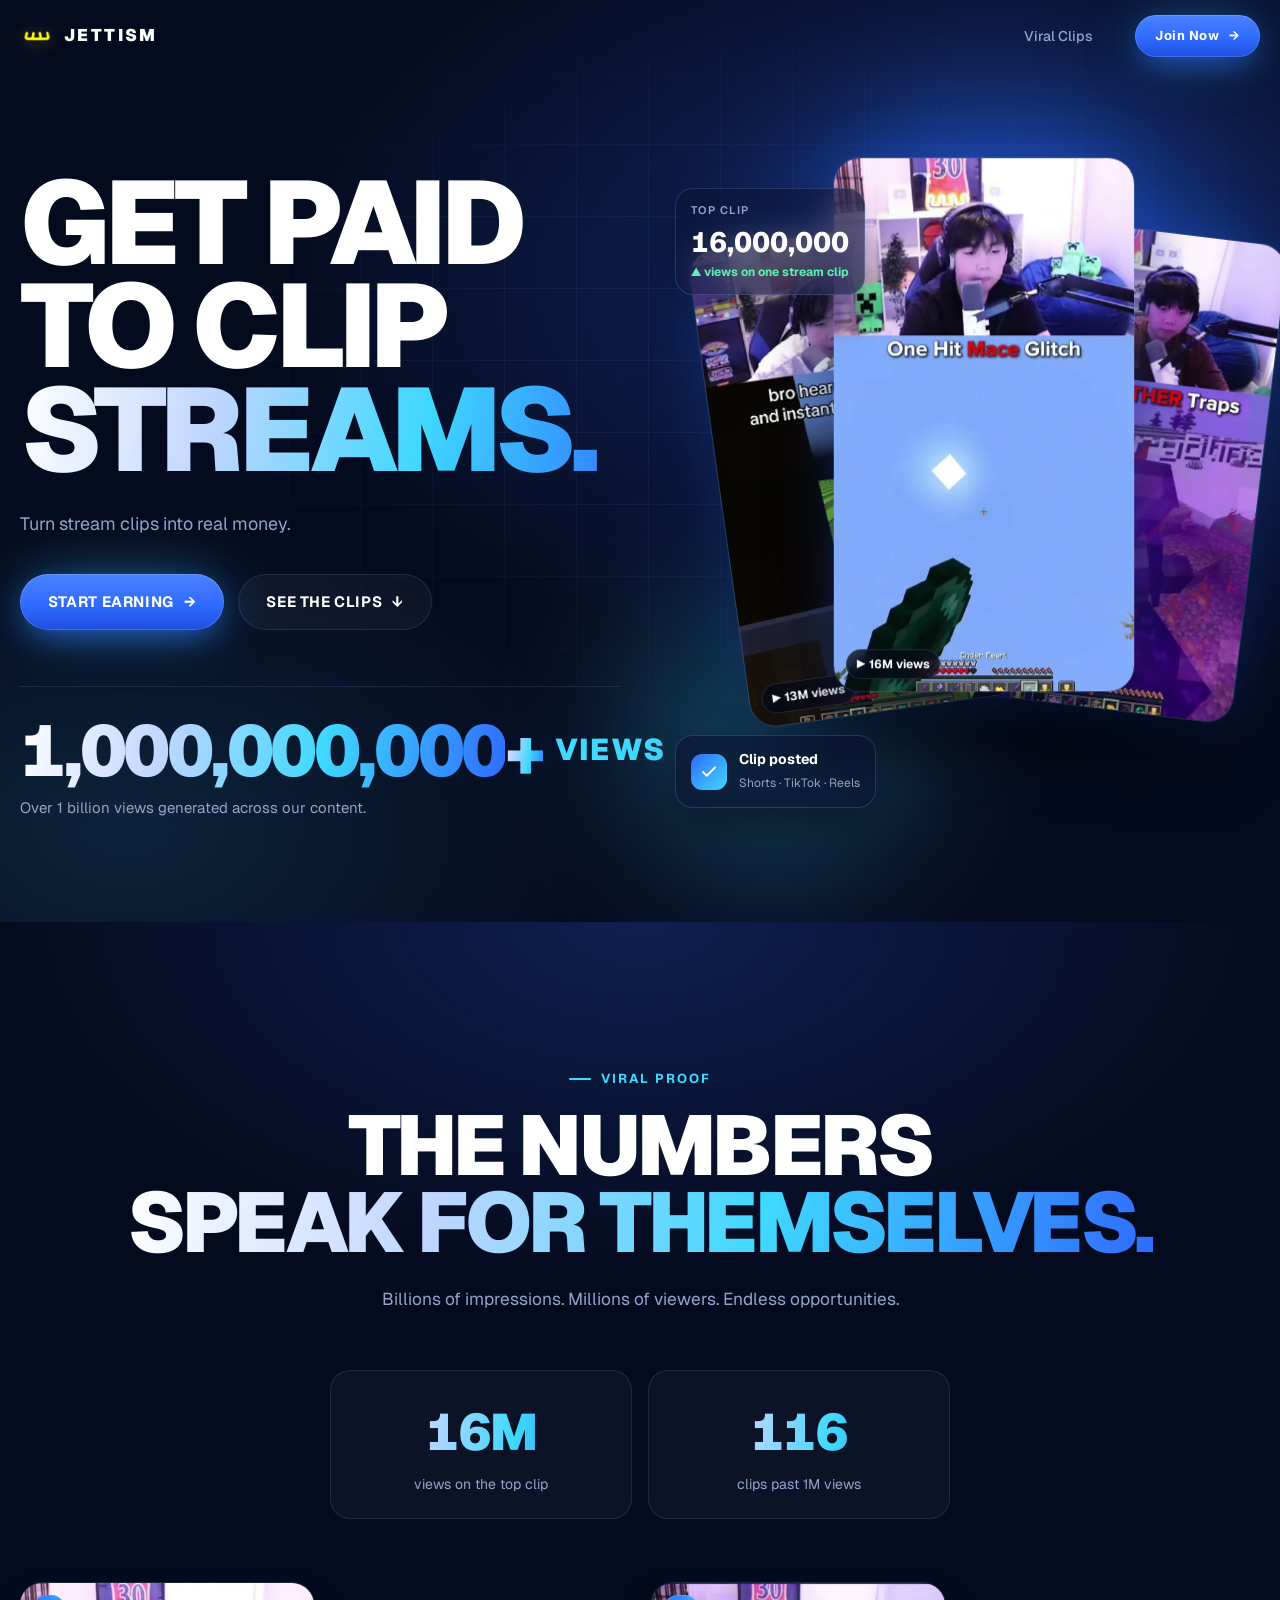
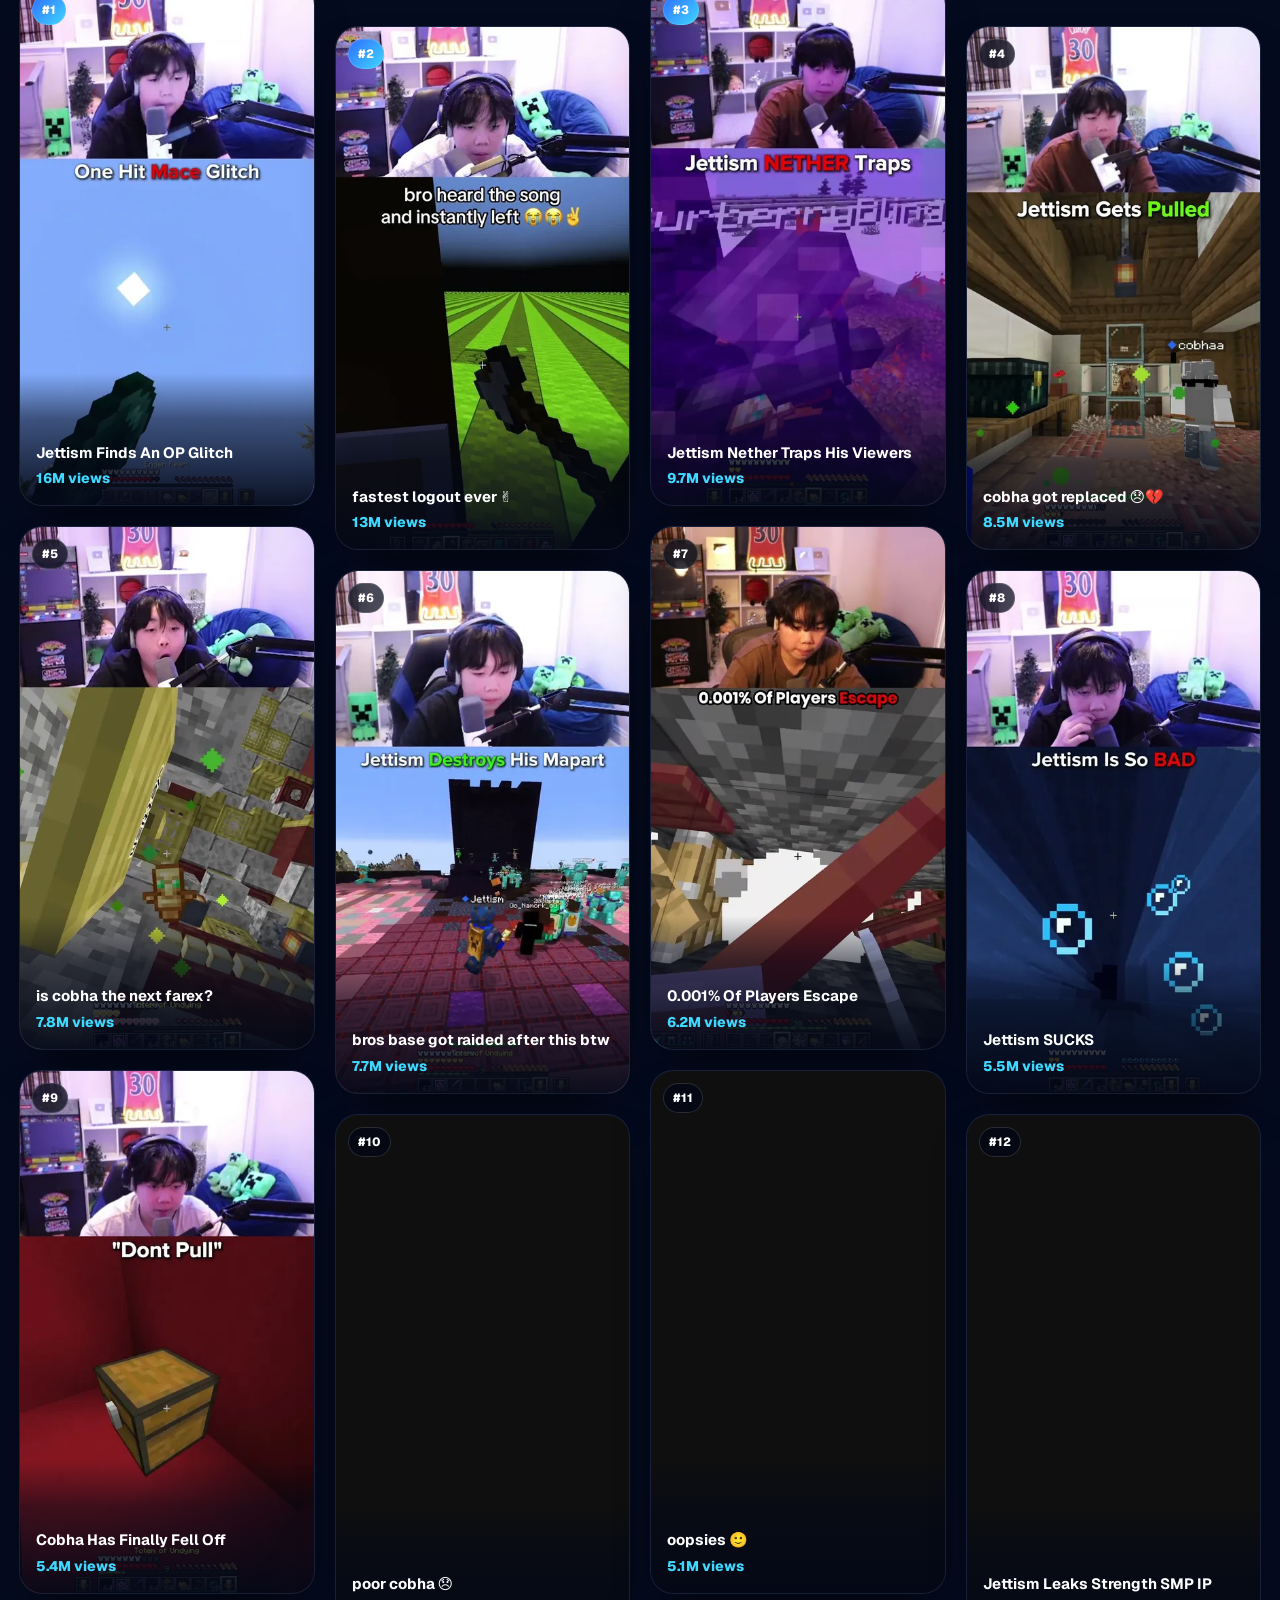
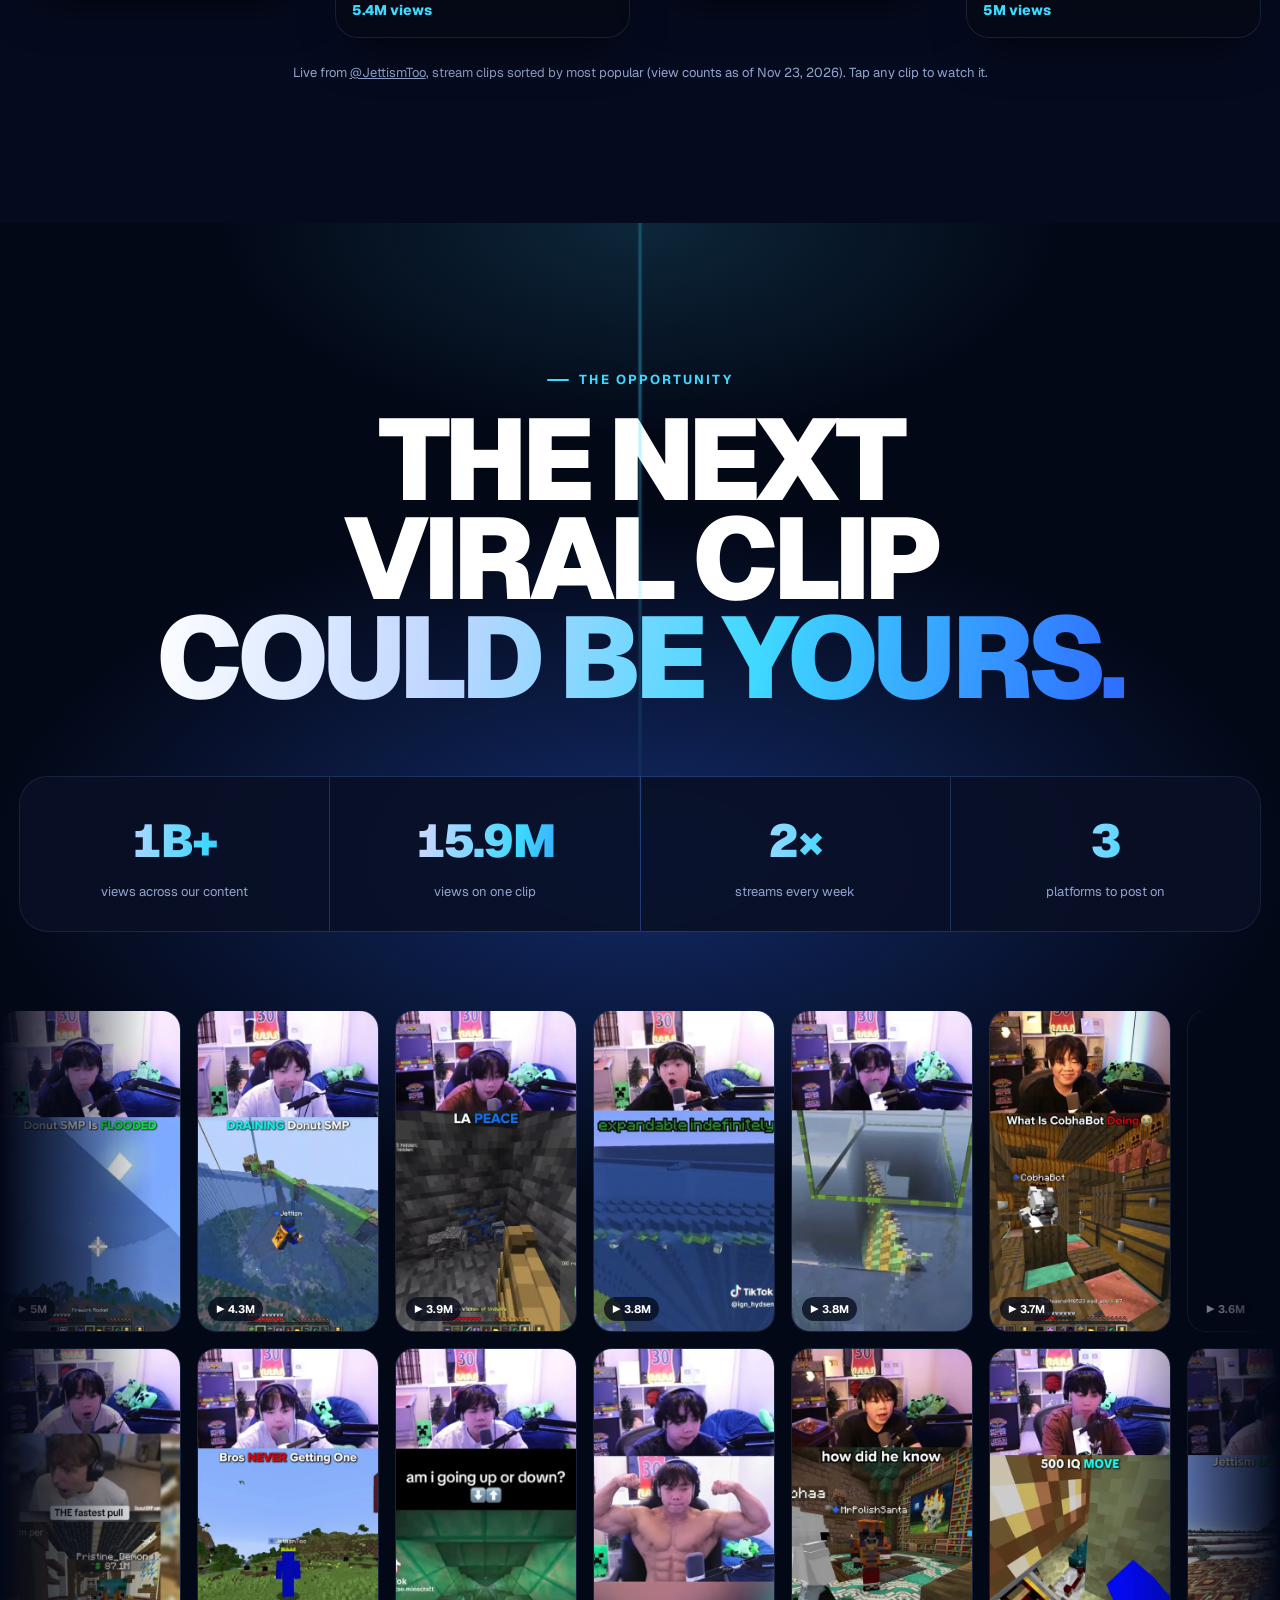
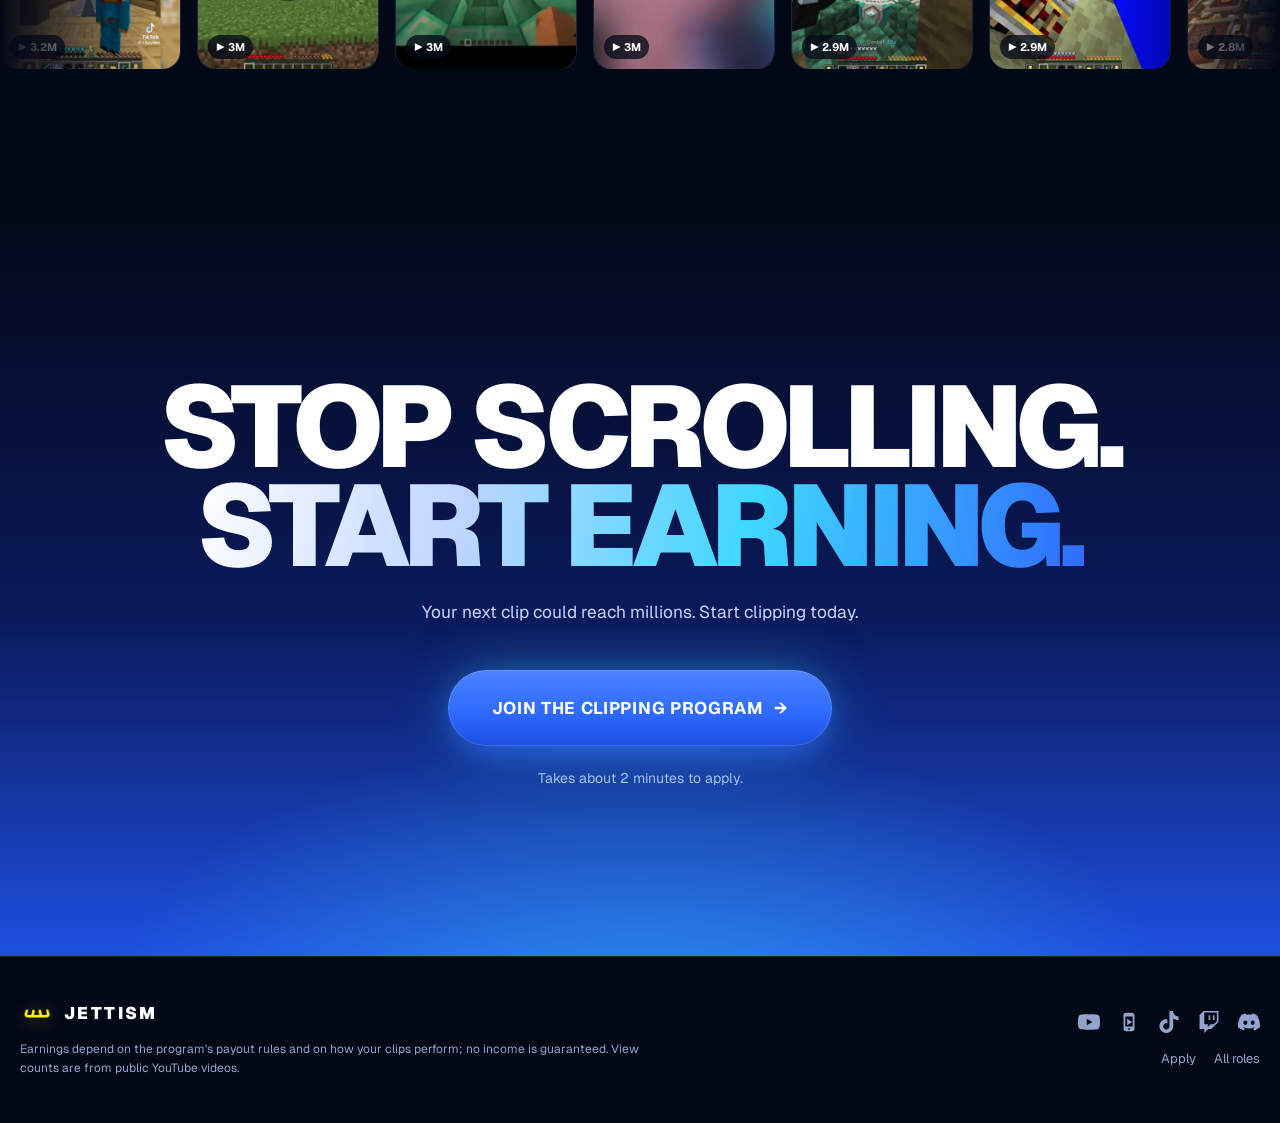
==== commit fd0f9abc: "Homepage: remove total-views stat card Co-Authored-By: Claude Opus 5.5 <noreply@anthropic.com> Claud" ====
--- a/index.html
+++ b/index.html
@@ -201,7 +201,7 @@
 /* ---------- proof gallery ---------- */
 .dark{background:var(--navy-900)}
 .proof{background:radial-gradient(900px 500px at 50% 0%,rgba(47,107,255,.22),transparent 70%),var(--navy-900);overflow:hidden}
-.proof-stats{display:grid;grid-template-columns:repeat(3,1fr);gap:16px;margin:56px auto 0;max-width:920px}
+.proof-stats{display:grid;grid-template-columns:repeat(2,1fr);gap:16px;margin:56px auto 0;max-width:620px}
 .pstat{text-align:center;padding:24px 16px;border-radius:var(--r-md);background:rgba(255,255,255,.03);box-shadow:0 0 0 1px var(--line-d) inset}
 .pstat .v{font-size:clamp(32px,4vw,52px);font-weight:900;letter-spacing:-.04em}
 .pstat .k{font-size:14px;color:var(--muted-d);margin-top:4px}
@@ -379,7 +379,6 @@
       <p class="sub rv" style="--d:.16s">Billions of impressions. Millions of viewers. Endless opportunities.</p>
     </div>
     <div class="proof-stats">
-      <div class="pstat rv"><div class="v grad mono" data-count="short" data-to="302687000" data-suffix="+">0</div><div class="k">views on 121 stream clips</div></div>
       <div class="pstat rv" style="--d:.08s"><div class="v grad mono" data-count="short" data-to="16000000">0</div><div class="k">views on the top clip</div></div>
       <div class="pstat rv" style="--d:.16s"><div class="v grad mono" data-count="int" data-to="116">0</div><div class="k">clips past 1M views</div></div>
     </div>
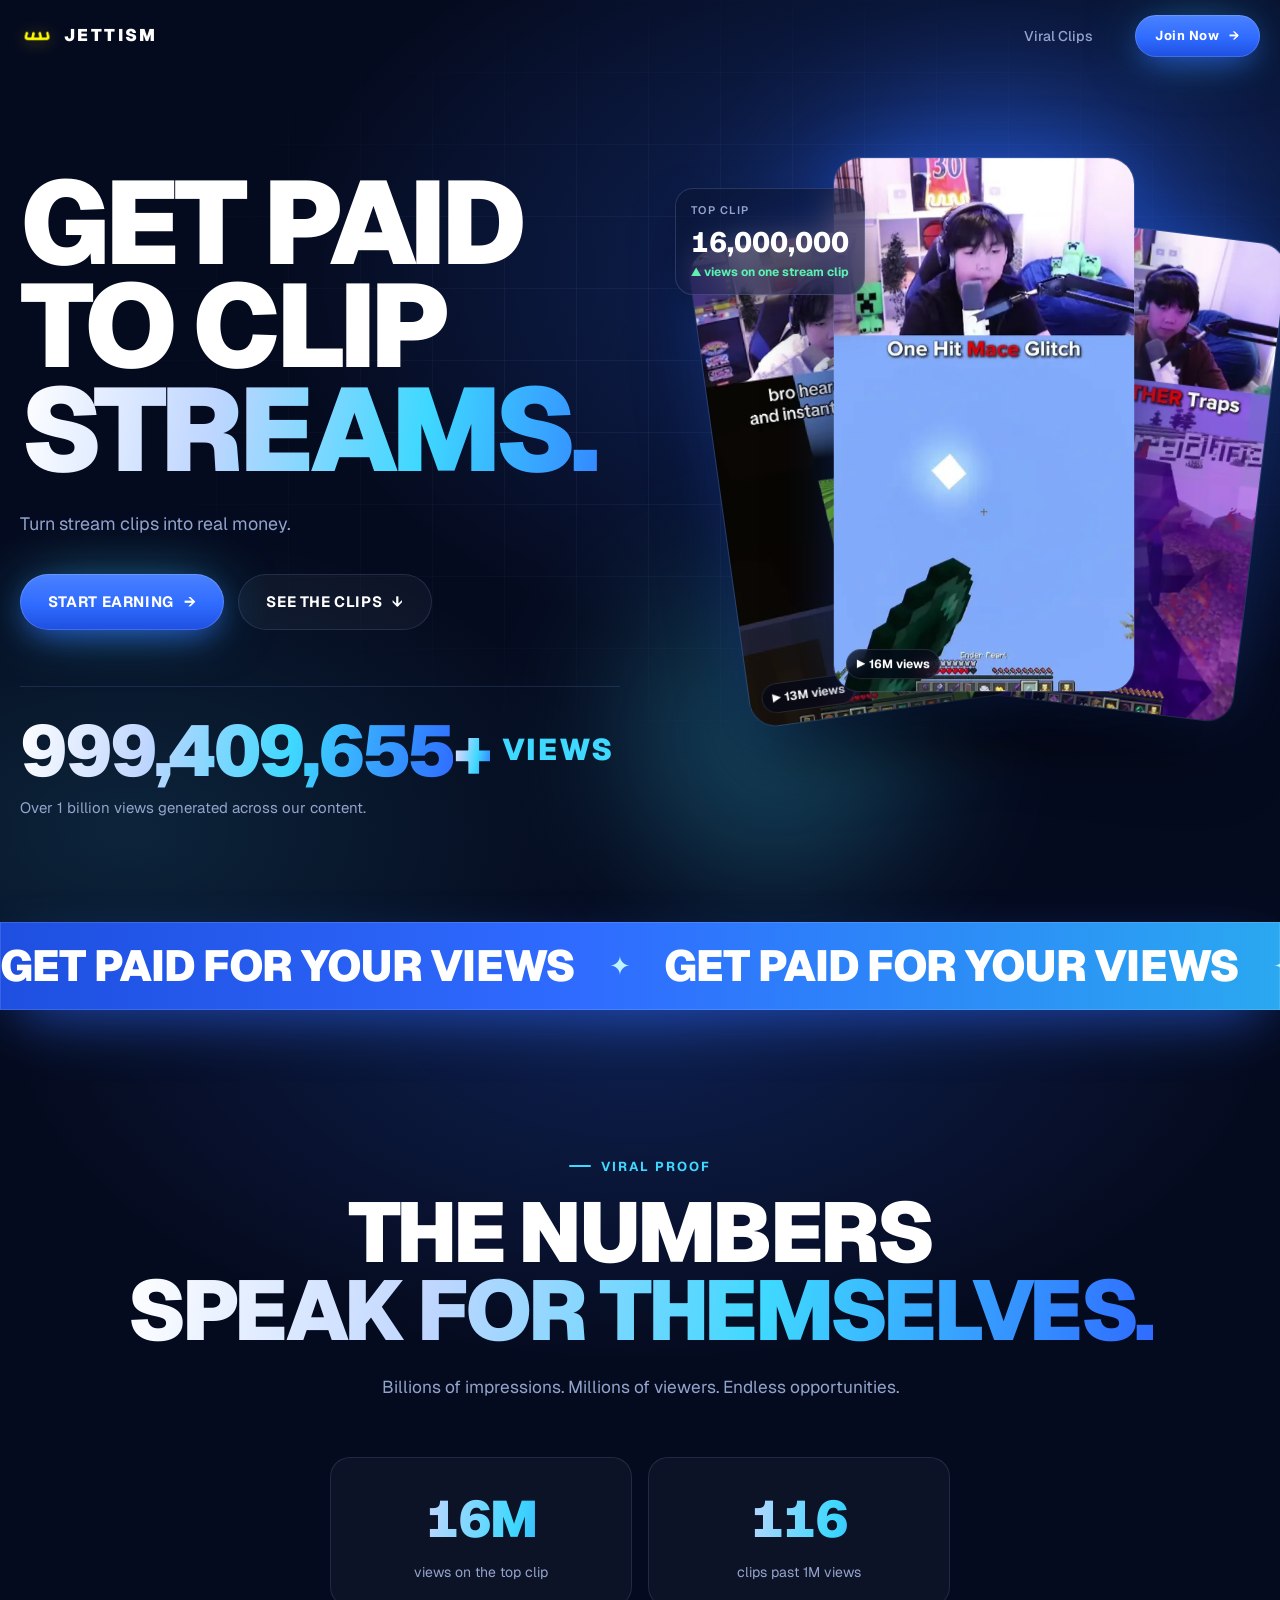
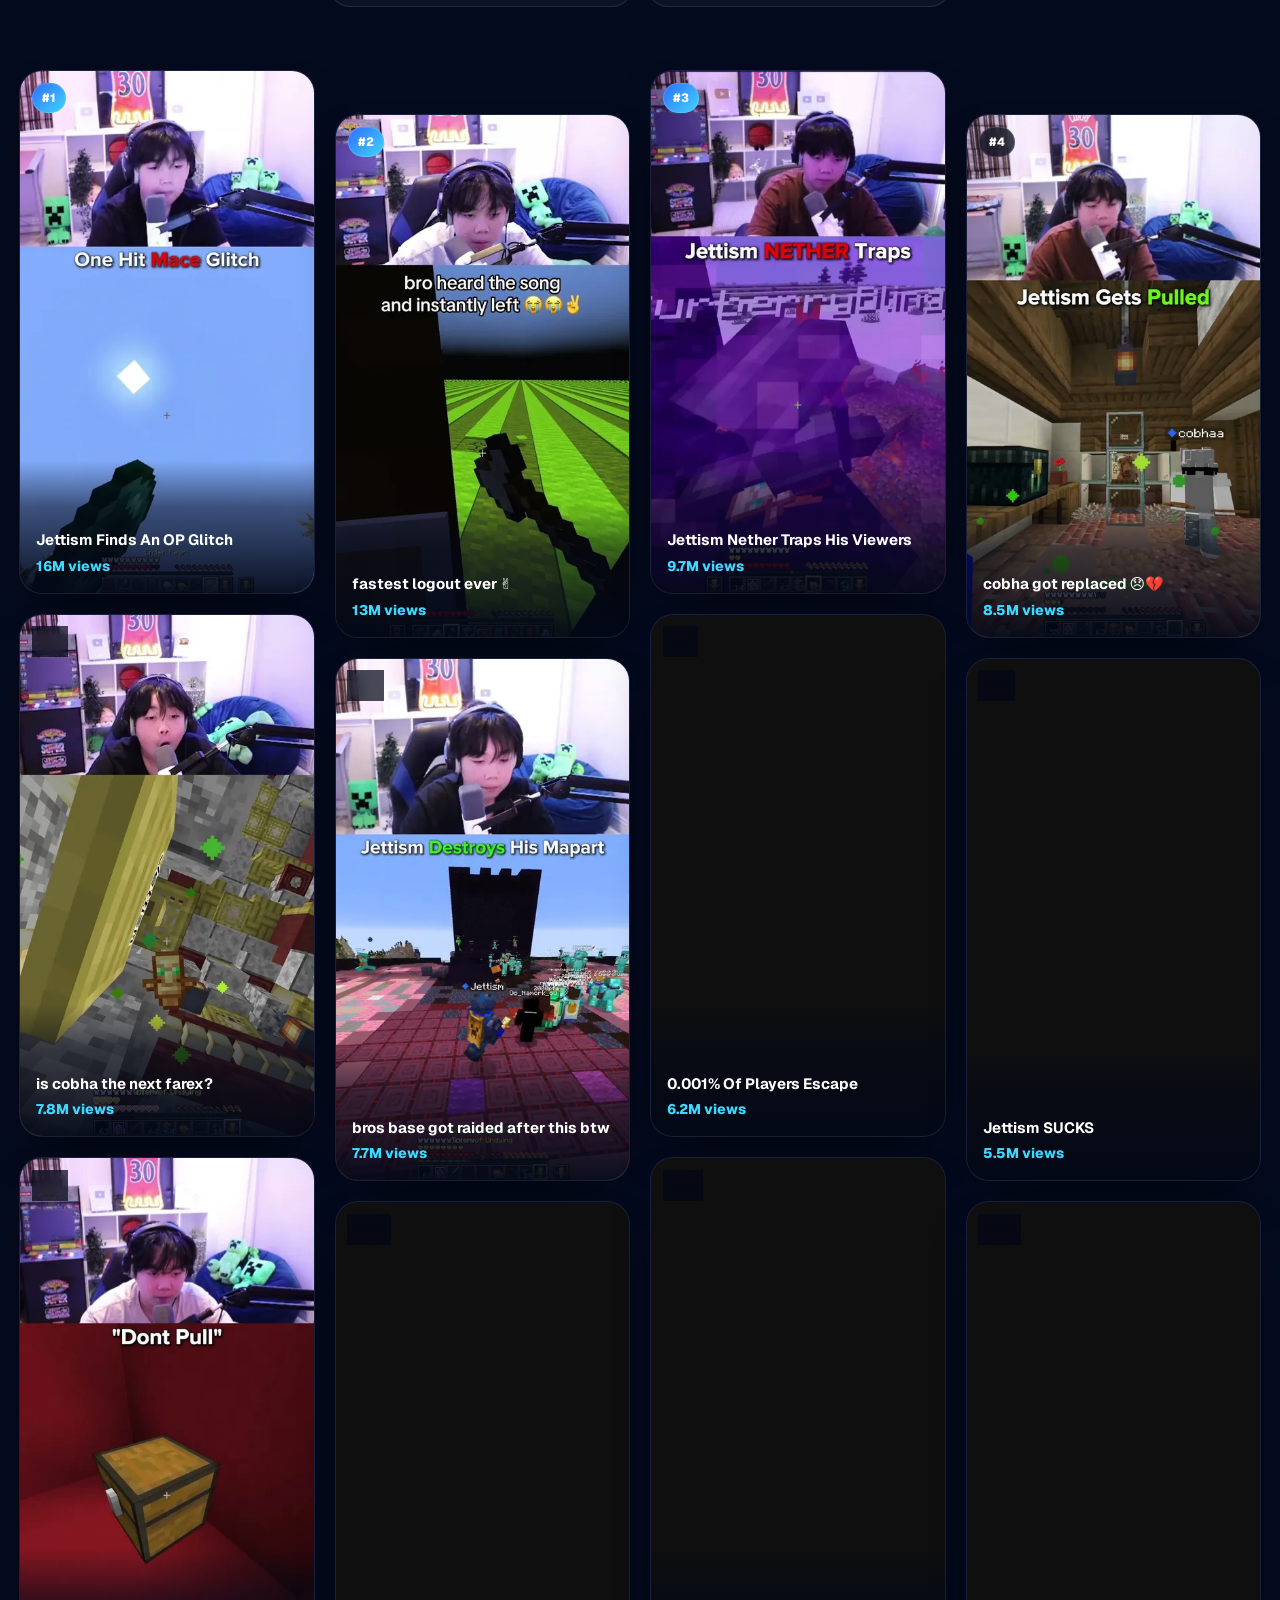
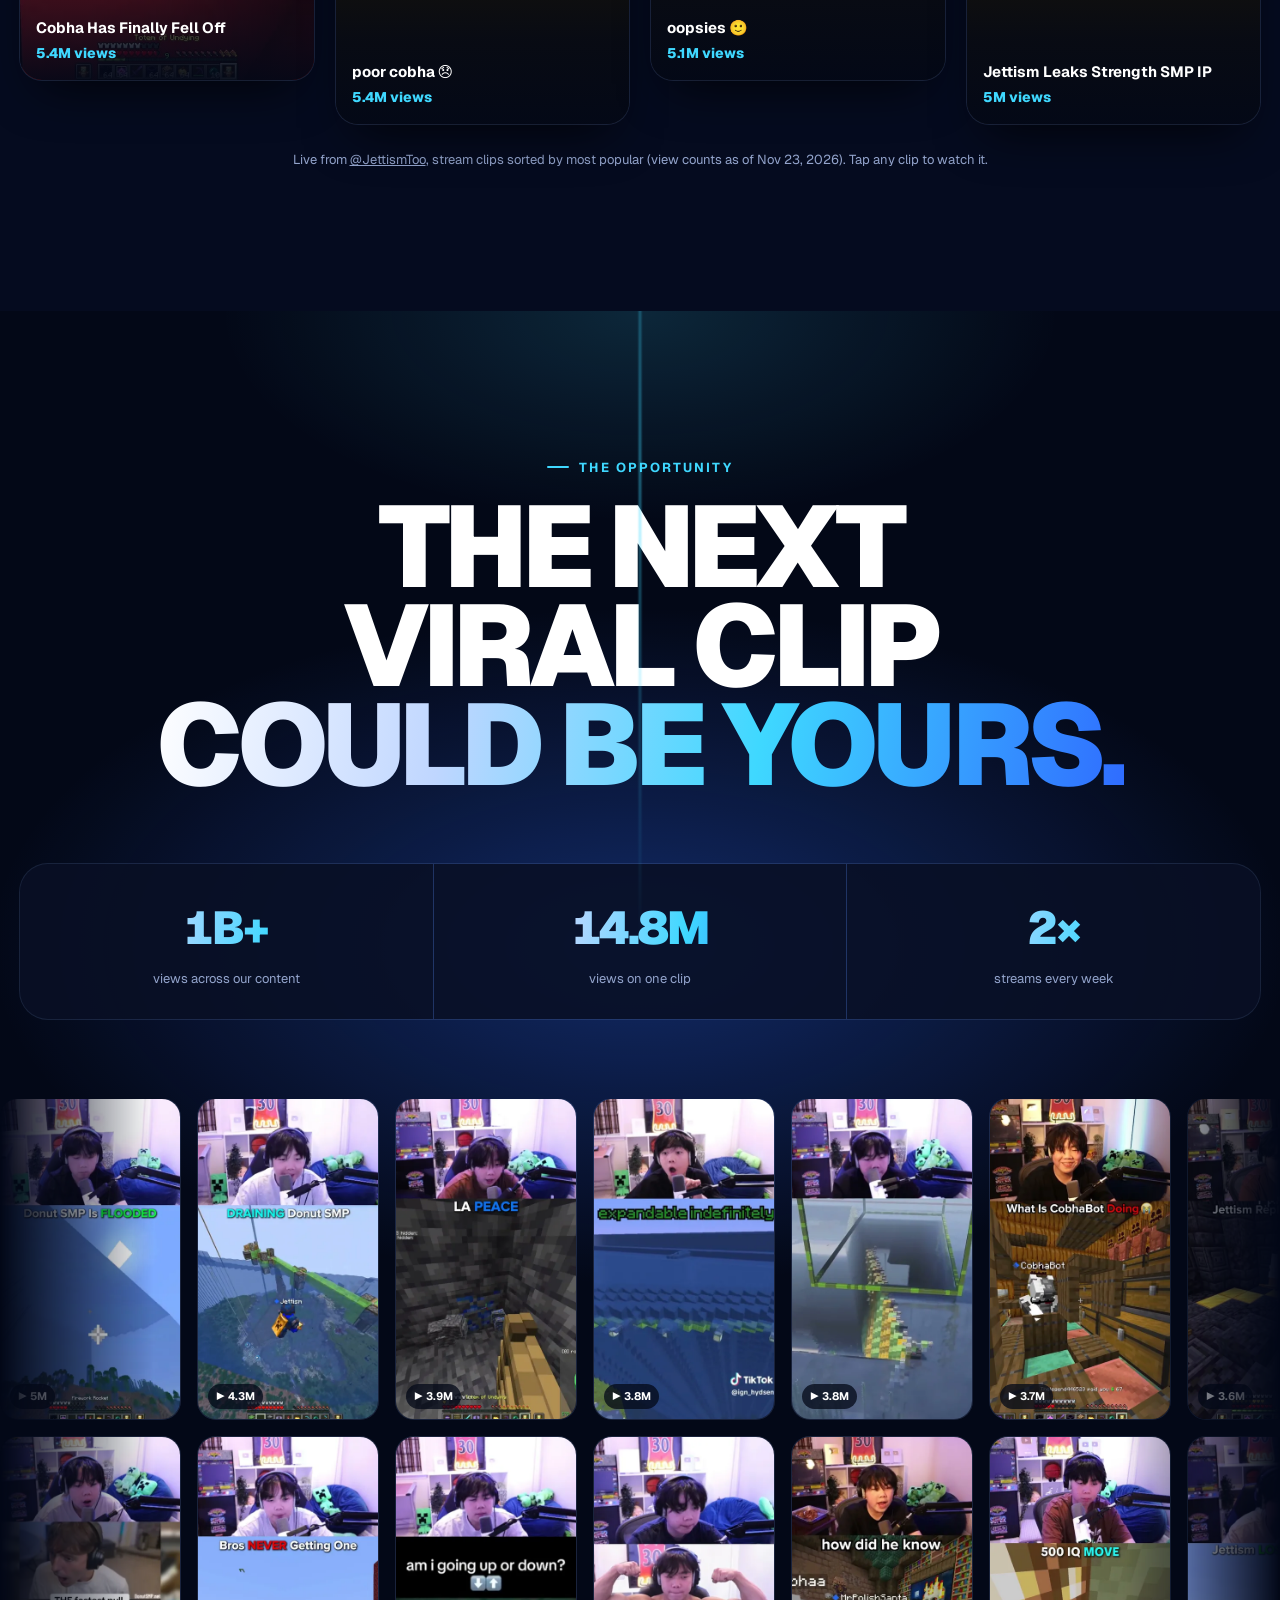
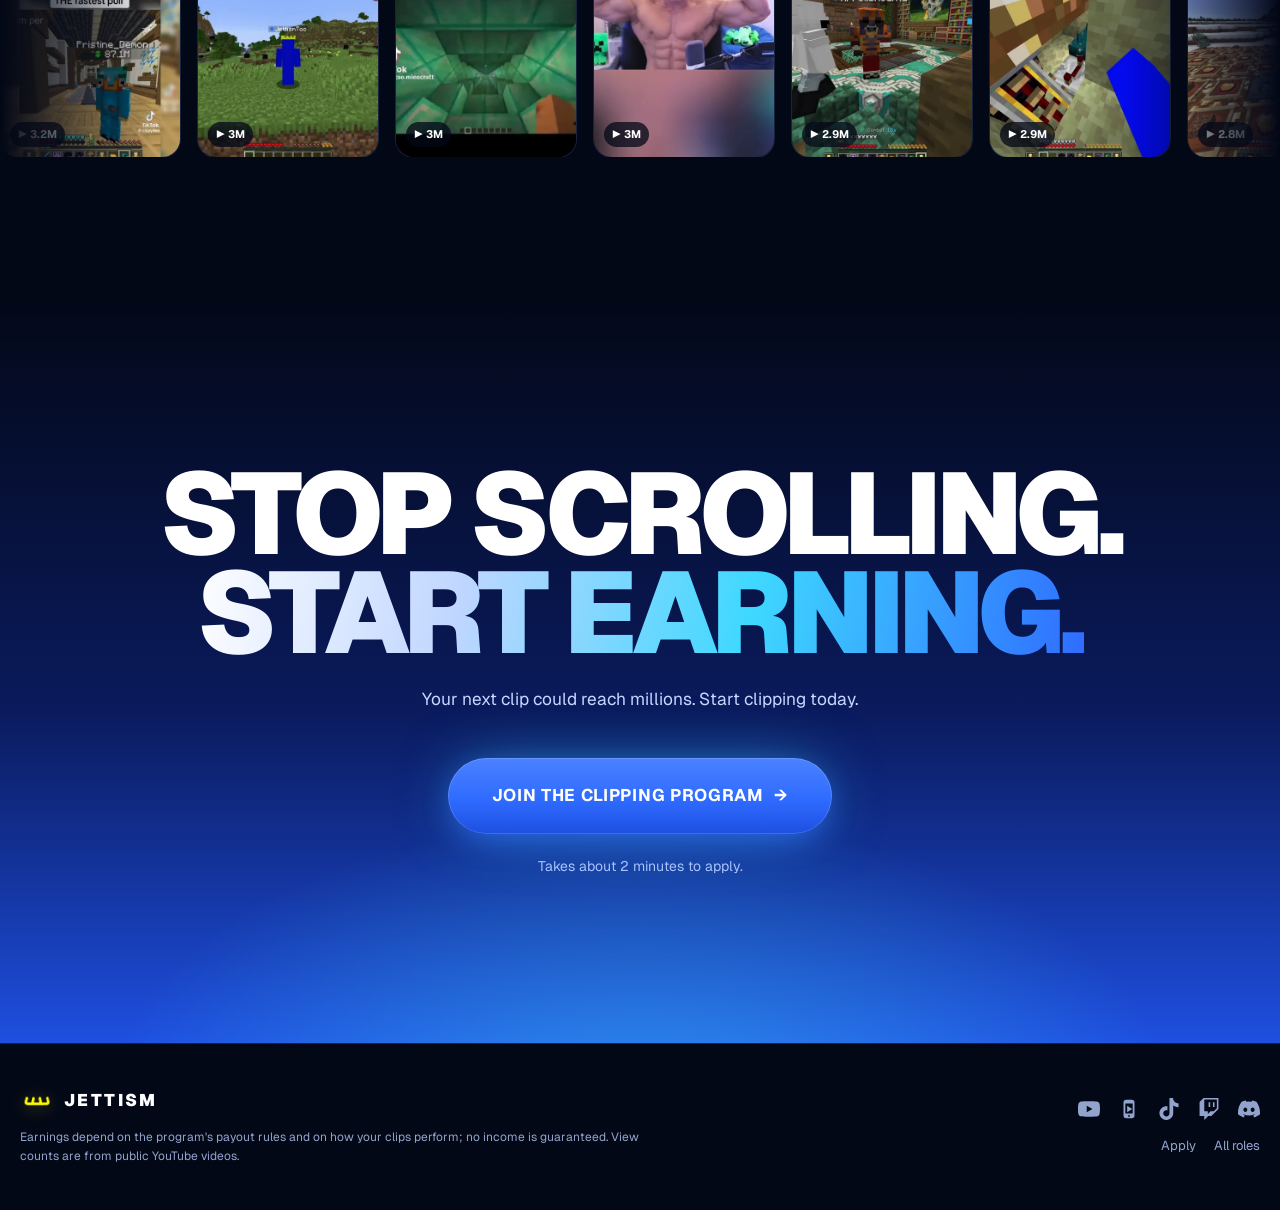
==== commit 8e743a04: "Homepage: remove 'Clip posted' card and platforms stat; add GET PAID FOR YOUR VIEWS banner Co-Author" ====
--- a/index.html
+++ b/index.html
@@ -266,12 +266,12 @@
 .opp .beam{position:absolute;left:50%;top:-20%;width:2px;height:60%;transform:translateX(-50%);
   background:linear-gradient(180deg,transparent,var(--cyan),transparent);filter:blur(1px);opacity:.6}
 .h-xxl{font-weight:900;letter-spacing:-.05em;line-height:.86;font-size:clamp(52px,9vw,150px);text-transform:uppercase;margin-top:20px}
-.opp-stats{display:grid;grid-template-columns:repeat(4,1fr);gap:1px;margin:70px auto 0;border-radius:var(--r-lg);overflow:hidden;
+.opp-stats{display:grid;grid-template-columns:repeat(3,1fr);gap:1px;margin:70px auto 0;border-radius:var(--r-lg);overflow:hidden;
   background:var(--line-d);box-shadow:0 0 0 1px var(--line-d)}
 .ostat{padding:30px 20px;text-align:center;background:rgba(5,11,31,.85)}
 .ostat .v{font-size:clamp(30px,3.6vw,50px);font-weight:900;letter-spacing:-.04em}
 .ostat .k{font-size:13px;color:var(--muted-d);margin-top:6px}
-@media(max-width:800px){.opp-stats{grid-template-columns:1fr 1fr}}
+@media(max-width:640px){.opp-stats{grid-template-columns:1fr}}
 .marquee{margin-top:80px;display:grid;gap:18px;mask-image:linear-gradient(90deg,transparent,#000 12%,#000 88%,transparent);
   -webkit-mask-image:linear-gradient(90deg,transparent,#000 12%,#000 88%,transparent)}
 .track{display:flex;gap:18px;width:max-content;animation:slide 60s linear infinite}
@@ -283,6 +283,15 @@
 .mt img{width:100%;height:100%;object-fit:cover;transform:scale(1.03)}
 .mt span{position:absolute;left:10px;bottom:10px;font-size:11px;font-weight:700;padding:4px 8px;border-radius:999px;background:rgba(3,8,23,.75)}
 @media(max-width:560px){.mt{width:130px;border-radius:14px}}
+
+
+/* ---------- ticker ---------- */
+.ticker{position:relative;z-index:2;overflow:hidden;padding:22px 0;background:linear-gradient(90deg,var(--blue-2),var(--blue) 45%,#2AA8F0);
+  box-shadow:0 0 0 1px rgba(255,255,255,.12) inset,0 20px 60px -20px rgba(47,107,255,.8)}
+.ticker-track{display:flex;align-items:center;gap:34px;width:max-content;animation:slide 28s linear infinite;
+  font-weight:900;text-transform:uppercase;letter-spacing:-.02em;font-size:clamp(26px,3.4vw,48px);line-height:1;white-space:nowrap}
+.ticker-track i{font-style:normal;font-size:.6em;color:#BFF1FF}
+@media (prefers-reduced-motion:reduce){.ticker-track{animation:none!important}}
 
 /* ---------- final cta ---------- */
 .final{padding:clamp(110px,13vw,190px) 0;overflow:hidden;text-align:center;
@@ -363,12 +372,16 @@
         <div class="up">▲ views on one stream clip</div>
       </div>
       
-      <div class="float f-post"><div class="ic"><svg width="18" height="18" viewBox="0 0 24 24" fill="none" stroke="#fff" stroke-width="2.4" stroke-linecap="round" stroke-linejoin="round"><path d="M20 6 9 17l-5-5"/></svg></div>
-        <div><b>Clip posted</b><span>Shorts · TikTok · Reels</span></div></div>
+      
     </div>
   </div>
 </section>
 
+
+<!-- ============ TICKER ============ -->
+<div class="ticker" aria-label="Get paid for your views">
+  <div class="ticker-track" aria-hidden="true"><span>Get paid for your views</span><i>✦</i><span>Get paid for your views</span><i>✦</i><span>Get paid for your views</span><i>✦</i><span>Get paid for your views</span><i>✦</i><span>Get paid for your views</span><i>✦</i><span>Get paid for your views</span><i>✦</i><span>Get paid for your views</span><i>✦</i><span>Get paid for your views</span><i>✦</i></div>
+</div>
 
 <!-- ============ PROOF ============ -->
 <section class="sec dark proof" id="clips">
@@ -398,7 +411,6 @@
       <div class="ostat"><div class="v grad mono" data-count="billion">1B+</div><div class="k">views across our content</div></div>
       <div class="ostat"><div class="v grad mono" data-count="short" data-to="16000000">0</div><div class="k">views on one clip</div></div>
       <div class="ostat"><div class="v grad mono">2×</div><div class="k">streams every week</div></div>
-      <div class="ostat"><div class="v grad mono">3</div><div class="k">platforms to post on</div></div>
     </div>
   </div>
   <div class="marquee" aria-hidden="true">
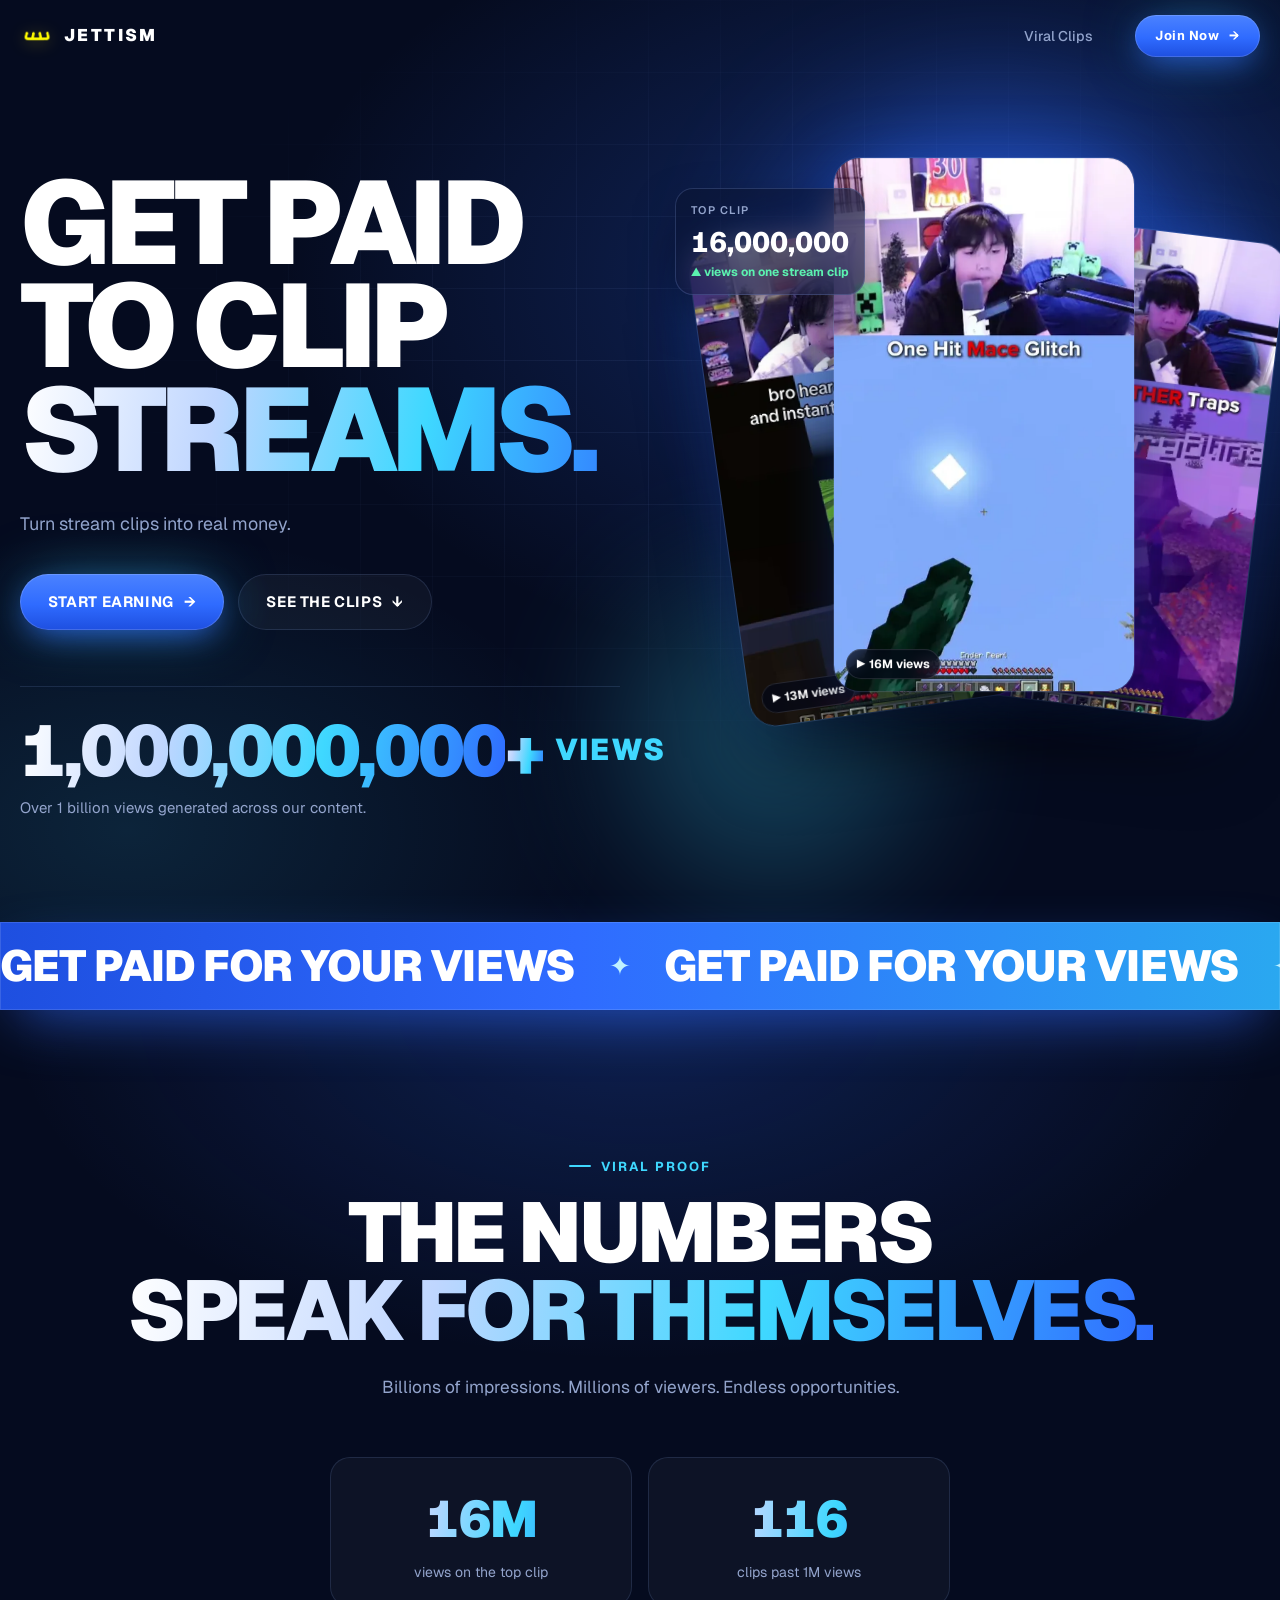
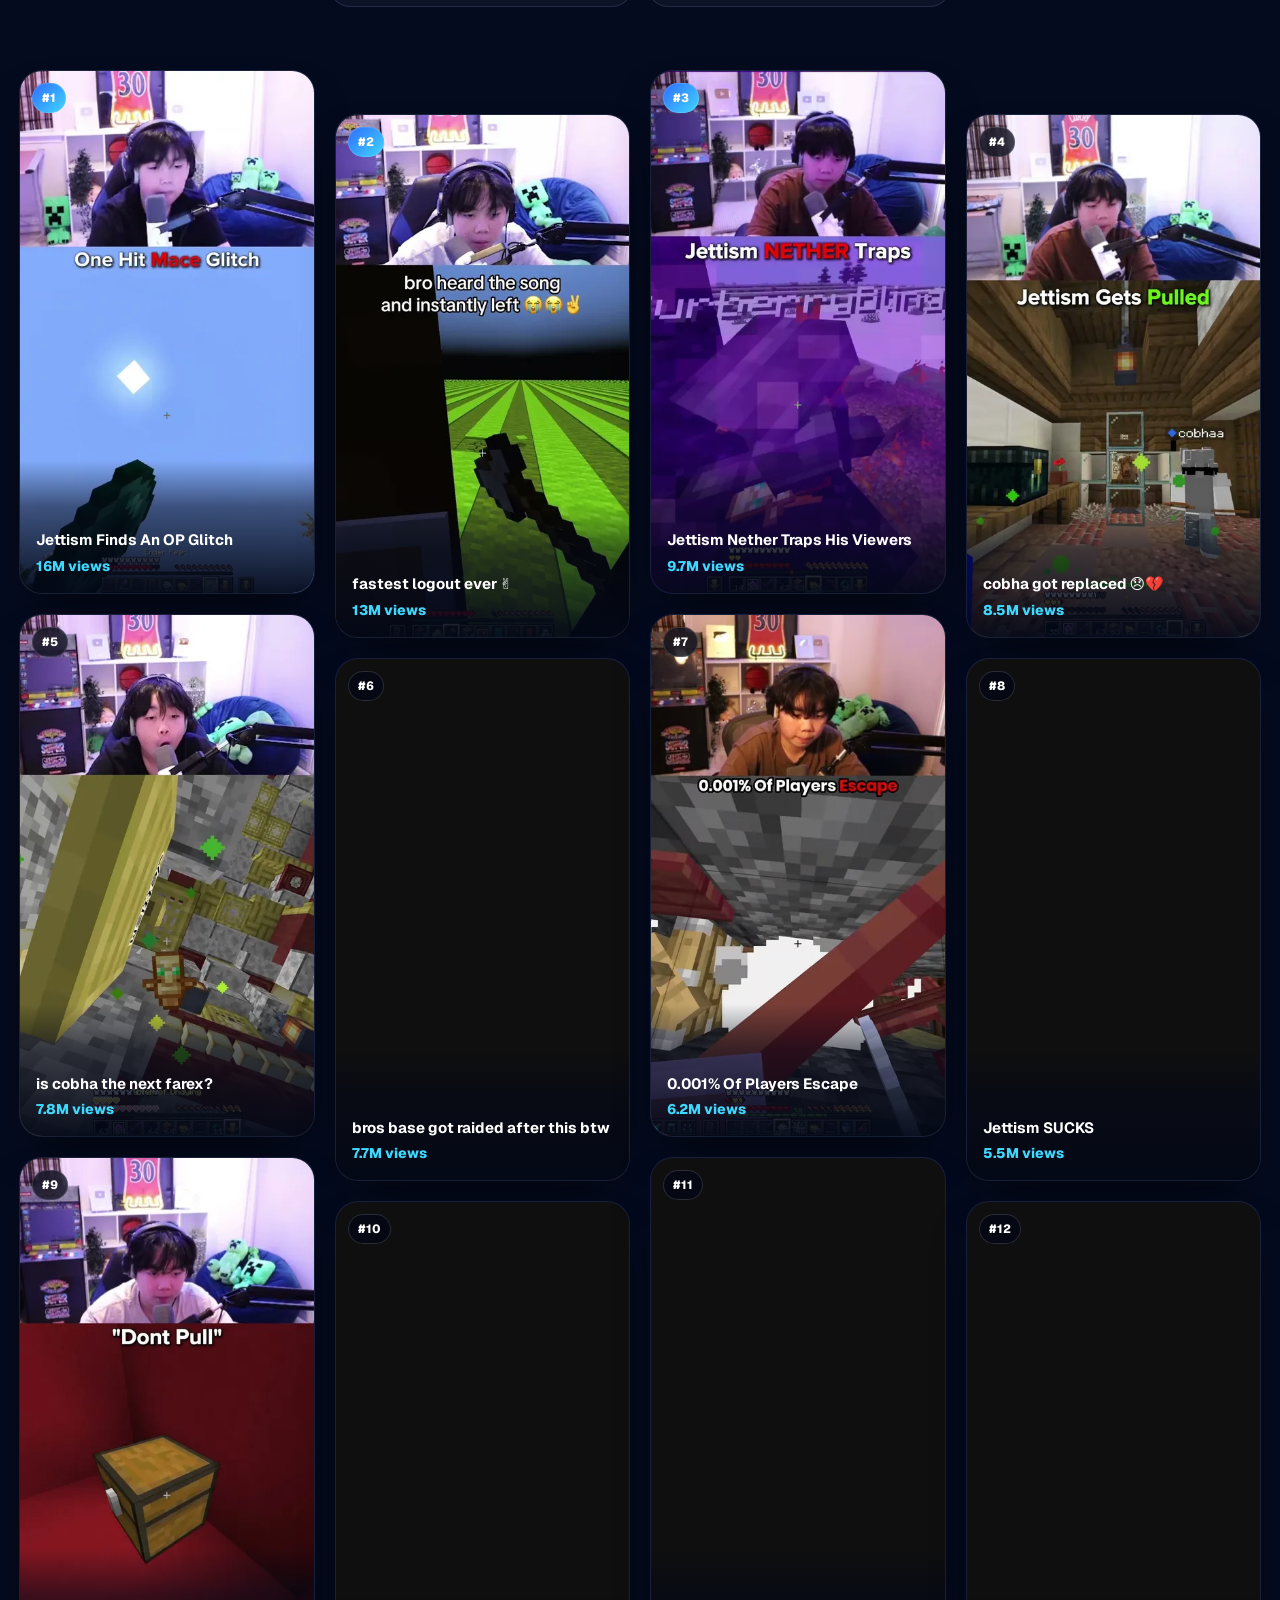
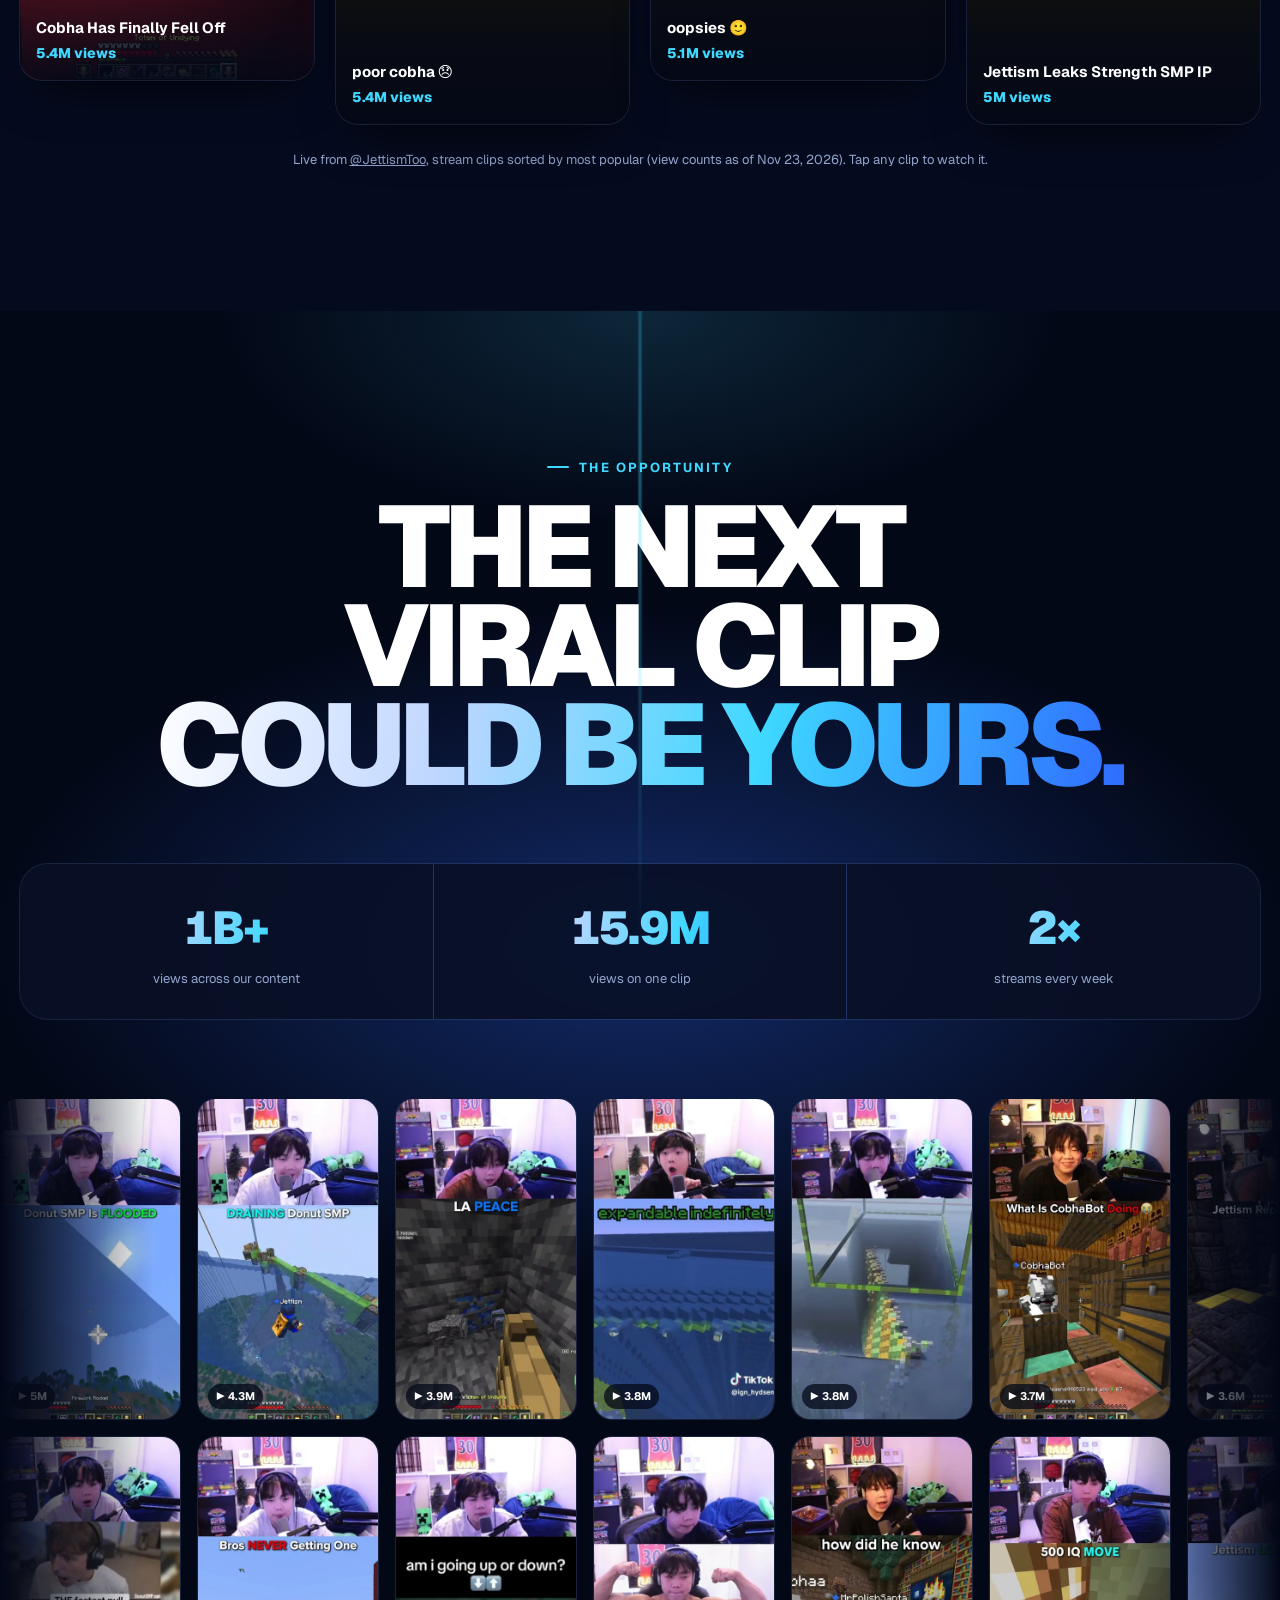
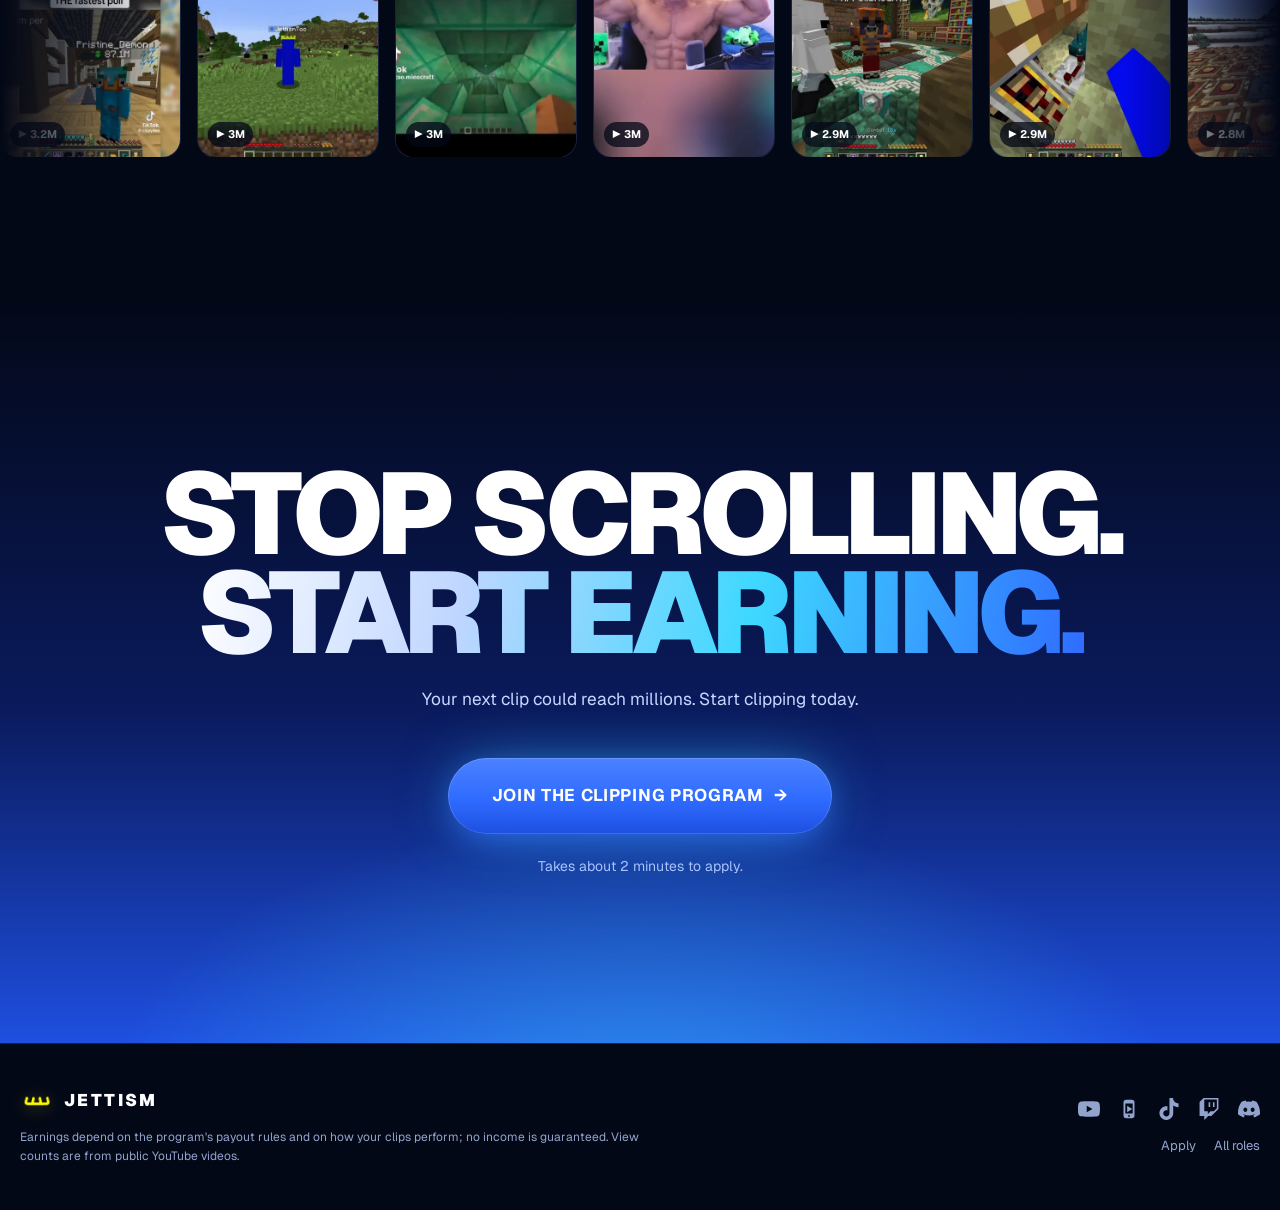
==== commit e34800f0: "Redesign apply page; add visitor tracking and /analytics dashboard - apply.html: new navy/blue desig" ====
--- a/index.html
+++ b/index.html
@@ -566,5 +566,6 @@
   onScroll();
 })();
 </script>
+<script src="/t.js" defer></script>
 </body>
 </html>
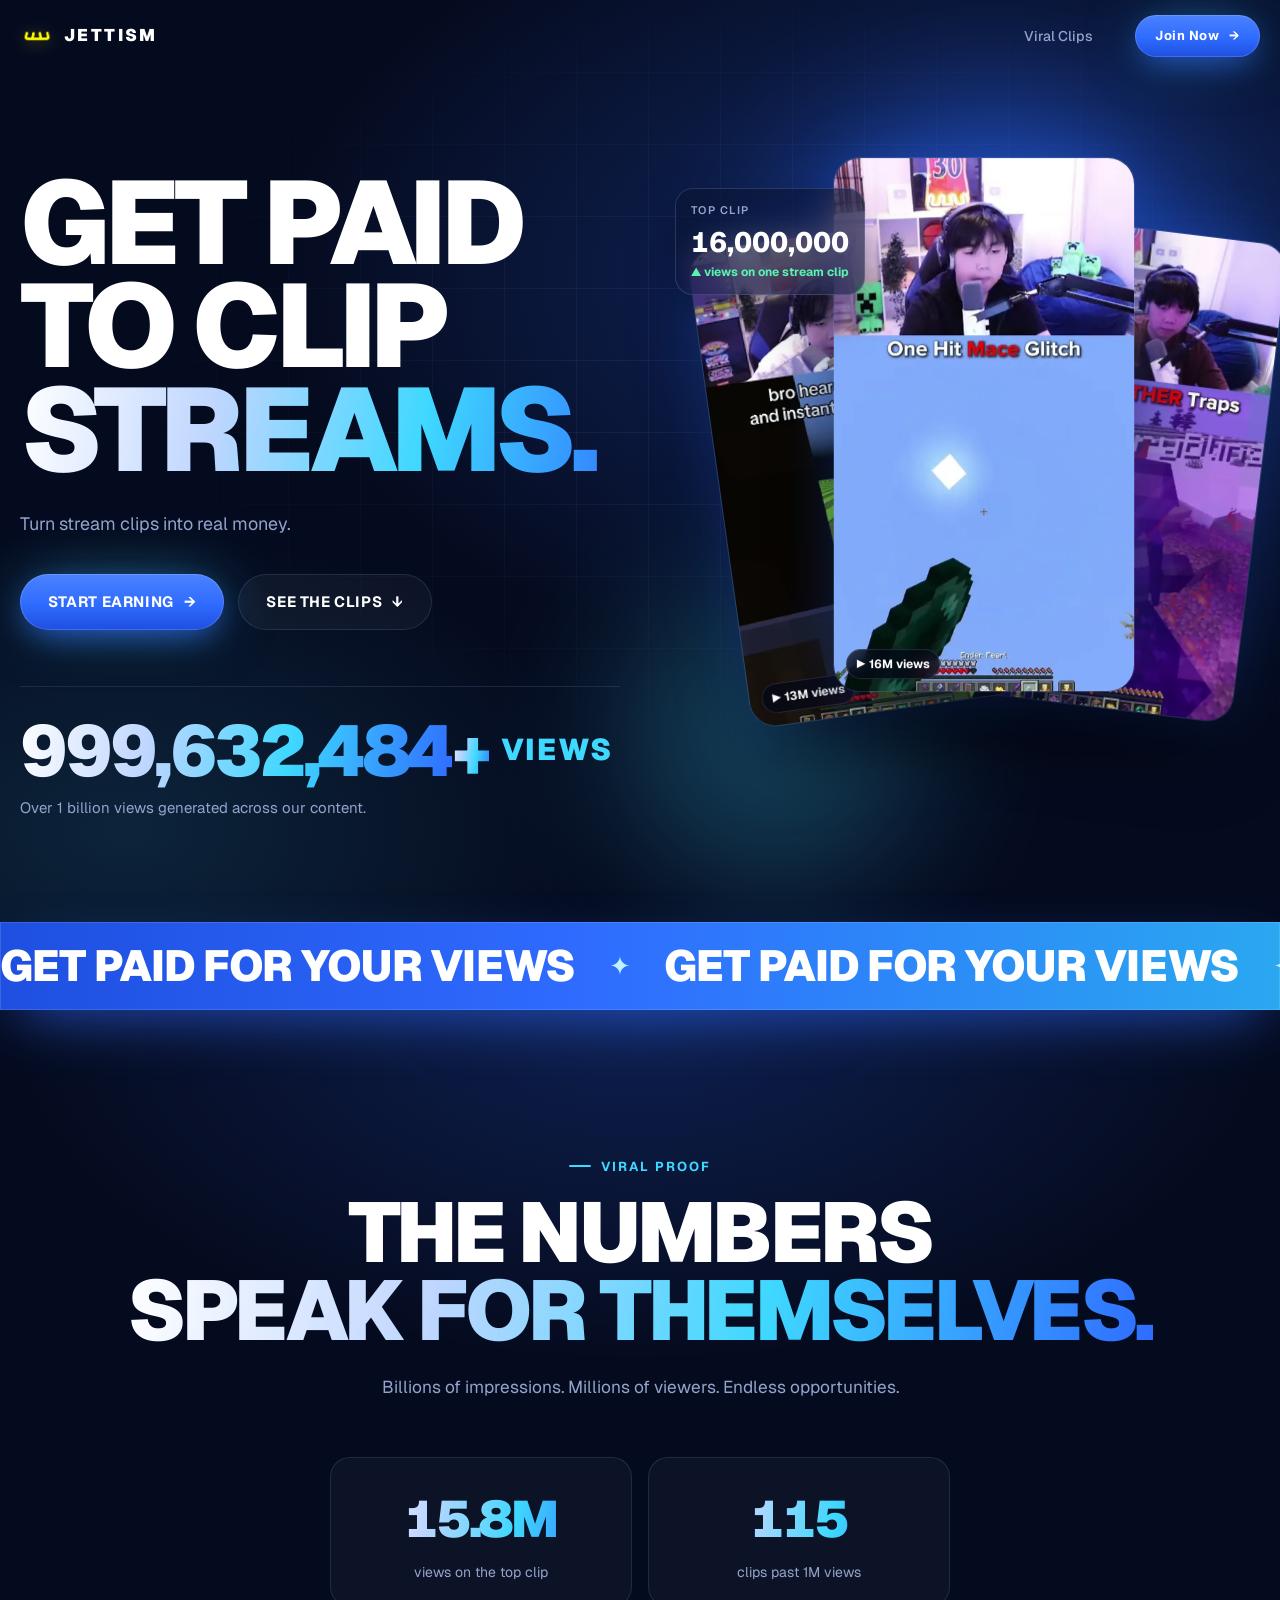
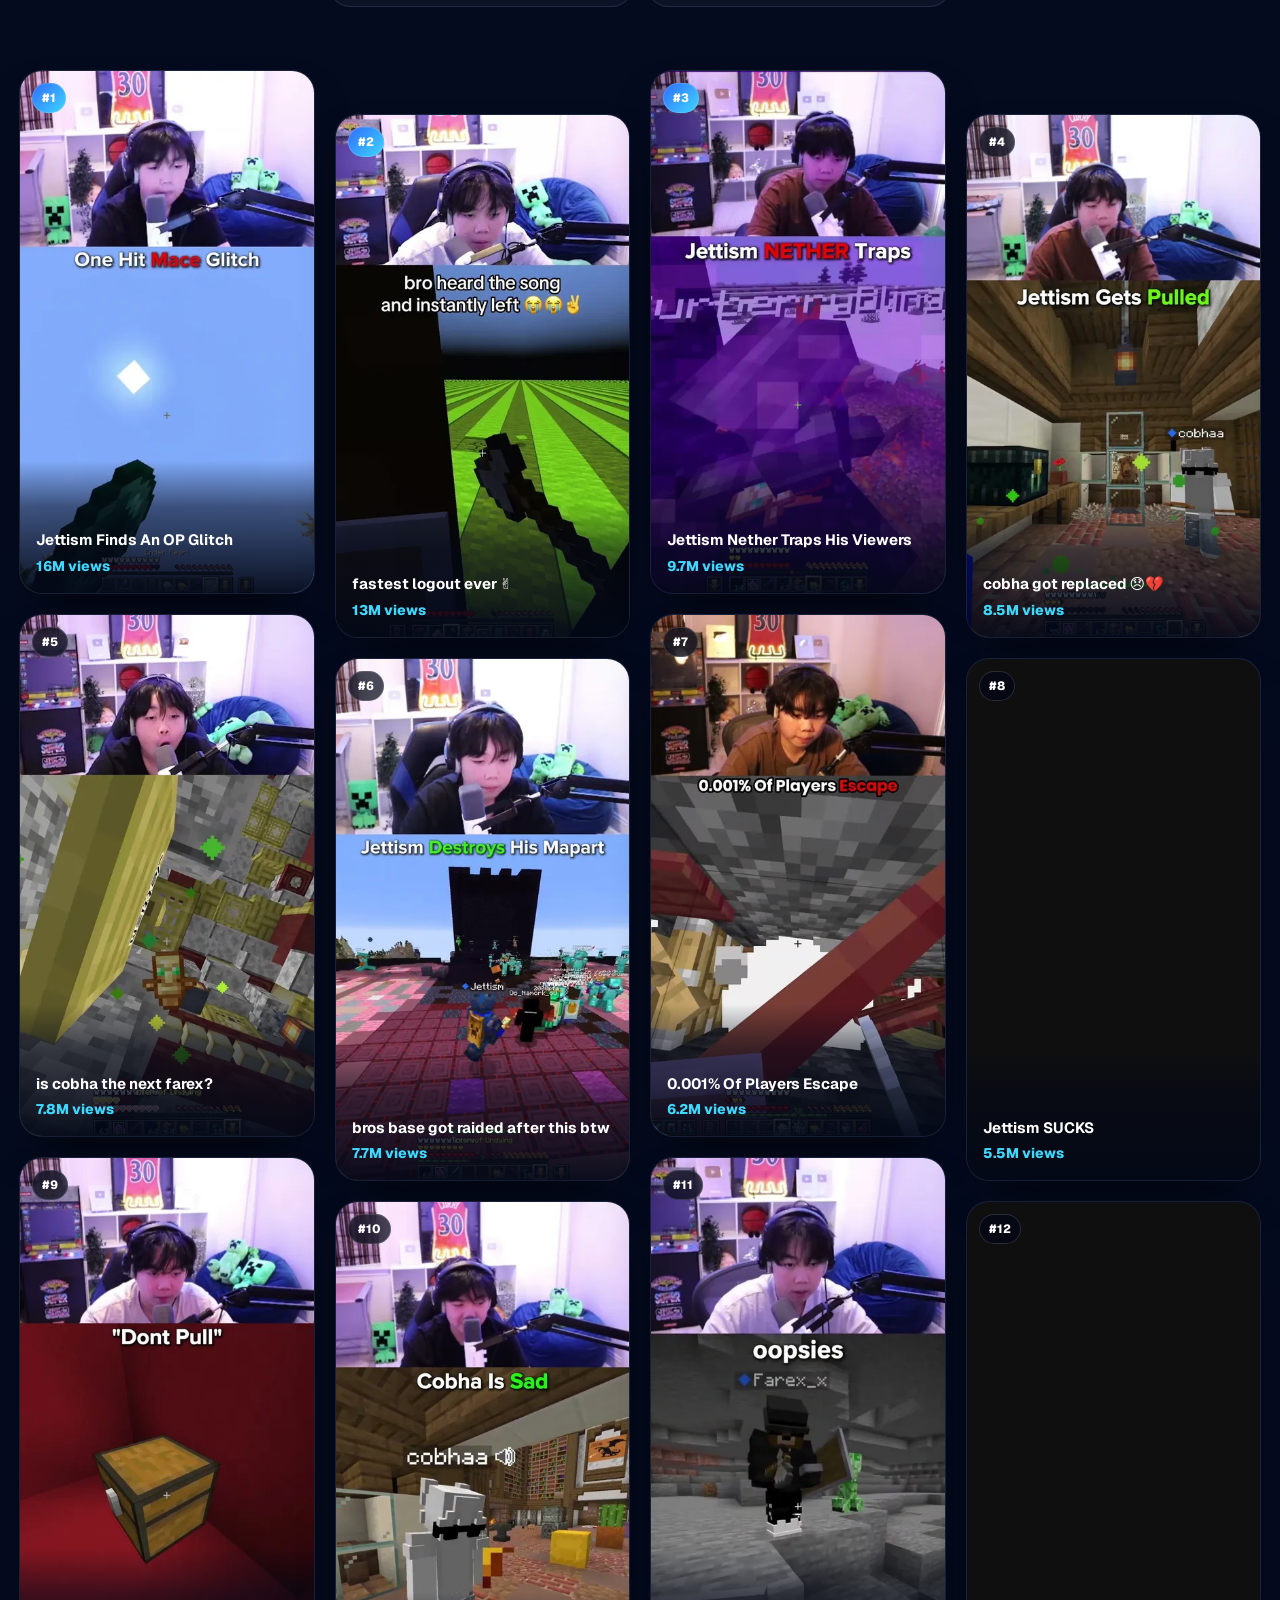
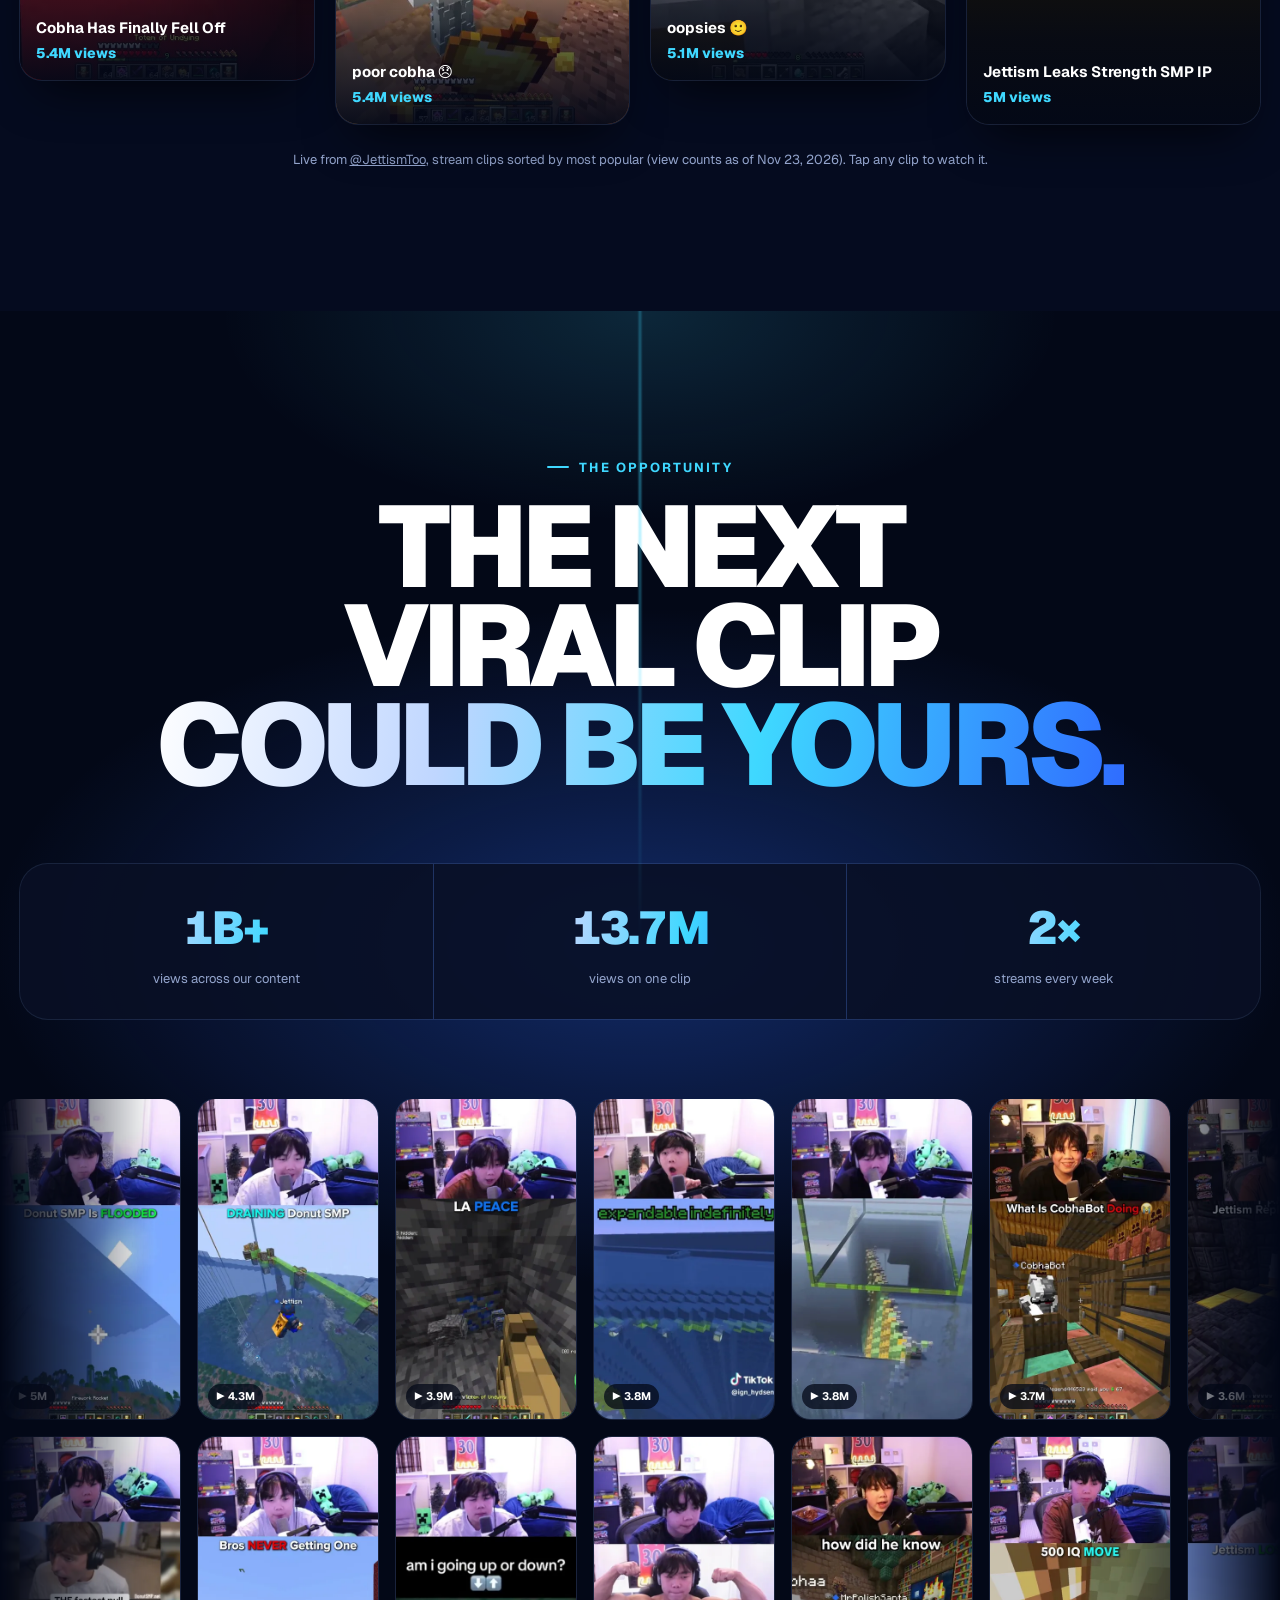
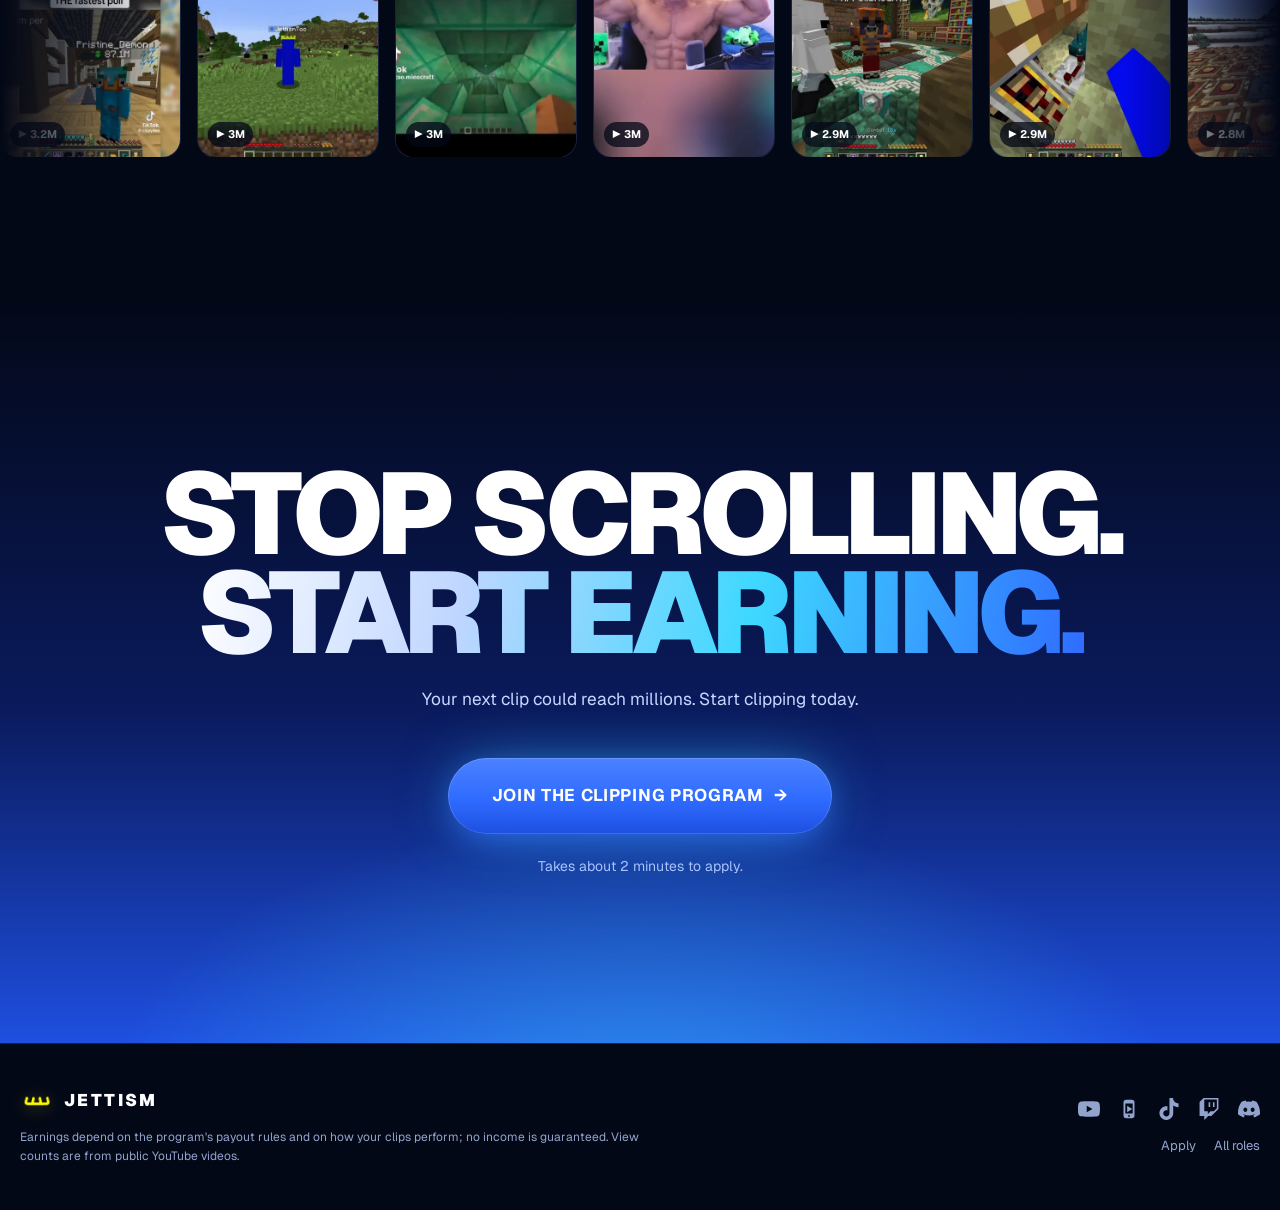
==== commit 56dbde7d: "Better link previews: branded 1200x630 image, large-image card, blue accent Co-Authored-By: Claude O" ====
--- a/index.html
+++ b/index.html
@@ -4,11 +4,21 @@
 <meta charset="UTF-8">
 <meta name="viewport" content="width=device-width,initial-scale=1">
 <title>Jettism Productions — Get Paid To Clip Streams</title>
-<meta name="description" content="Turn stream clips into real money.">
-<meta property="og:title" content="Get paid to clip streams — Jettism Productions">
-<meta property="og:description" content="Turn stream clips into real money.">
-<meta property="og:image" content="https://jettism.productions/clips/yt/y8GXeNOjC-I.webp">
-<meta name="theme-color" content="#050B1F">
+<meta name="description" content="Turn stream clips into real money. Clip the streams, post the best moments, and get paid for your views.">
+<meta property="og:site_name" content="Jettism Productions">
+<meta property="og:type" content="website">
+<meta property="og:url" content="https://jettism.productions/">
+<meta property="og:title" content="Get Paid To Clip Streams">
+<meta property="og:description" content="Turn stream clips into real money. Clip the streams, post the best moments, and get paid for your views.">
+<meta property="og:image" content="https://jettism.productions/og.jpg?v=1">
+<meta property="og:image:width" content="1200">
+<meta property="og:image:height" content="630">
+<meta property="og:image:alt" content="Get paid to clip streams — Jettism, 1B+ views">
+<meta name="twitter:card" content="summary_large_image">
+<meta name="twitter:title" content="Get Paid To Clip Streams">
+<meta name="twitter:description" content="Turn stream clips into real money. Clip the streams, post the best moments, and get paid for your views.">
+<meta name="twitter:image" content="https://jettism.productions/og.jpg?v=1">
+<meta name="theme-color" content="#2F6BFF">
 <link rel="icon" type="image/png" href="/jettismicontransparent.png">
 <link rel="preconnect" href="https://fonts.googleapis.com">
 <link rel="preconnect" href="https://fonts.gstatic.com" crossorigin>
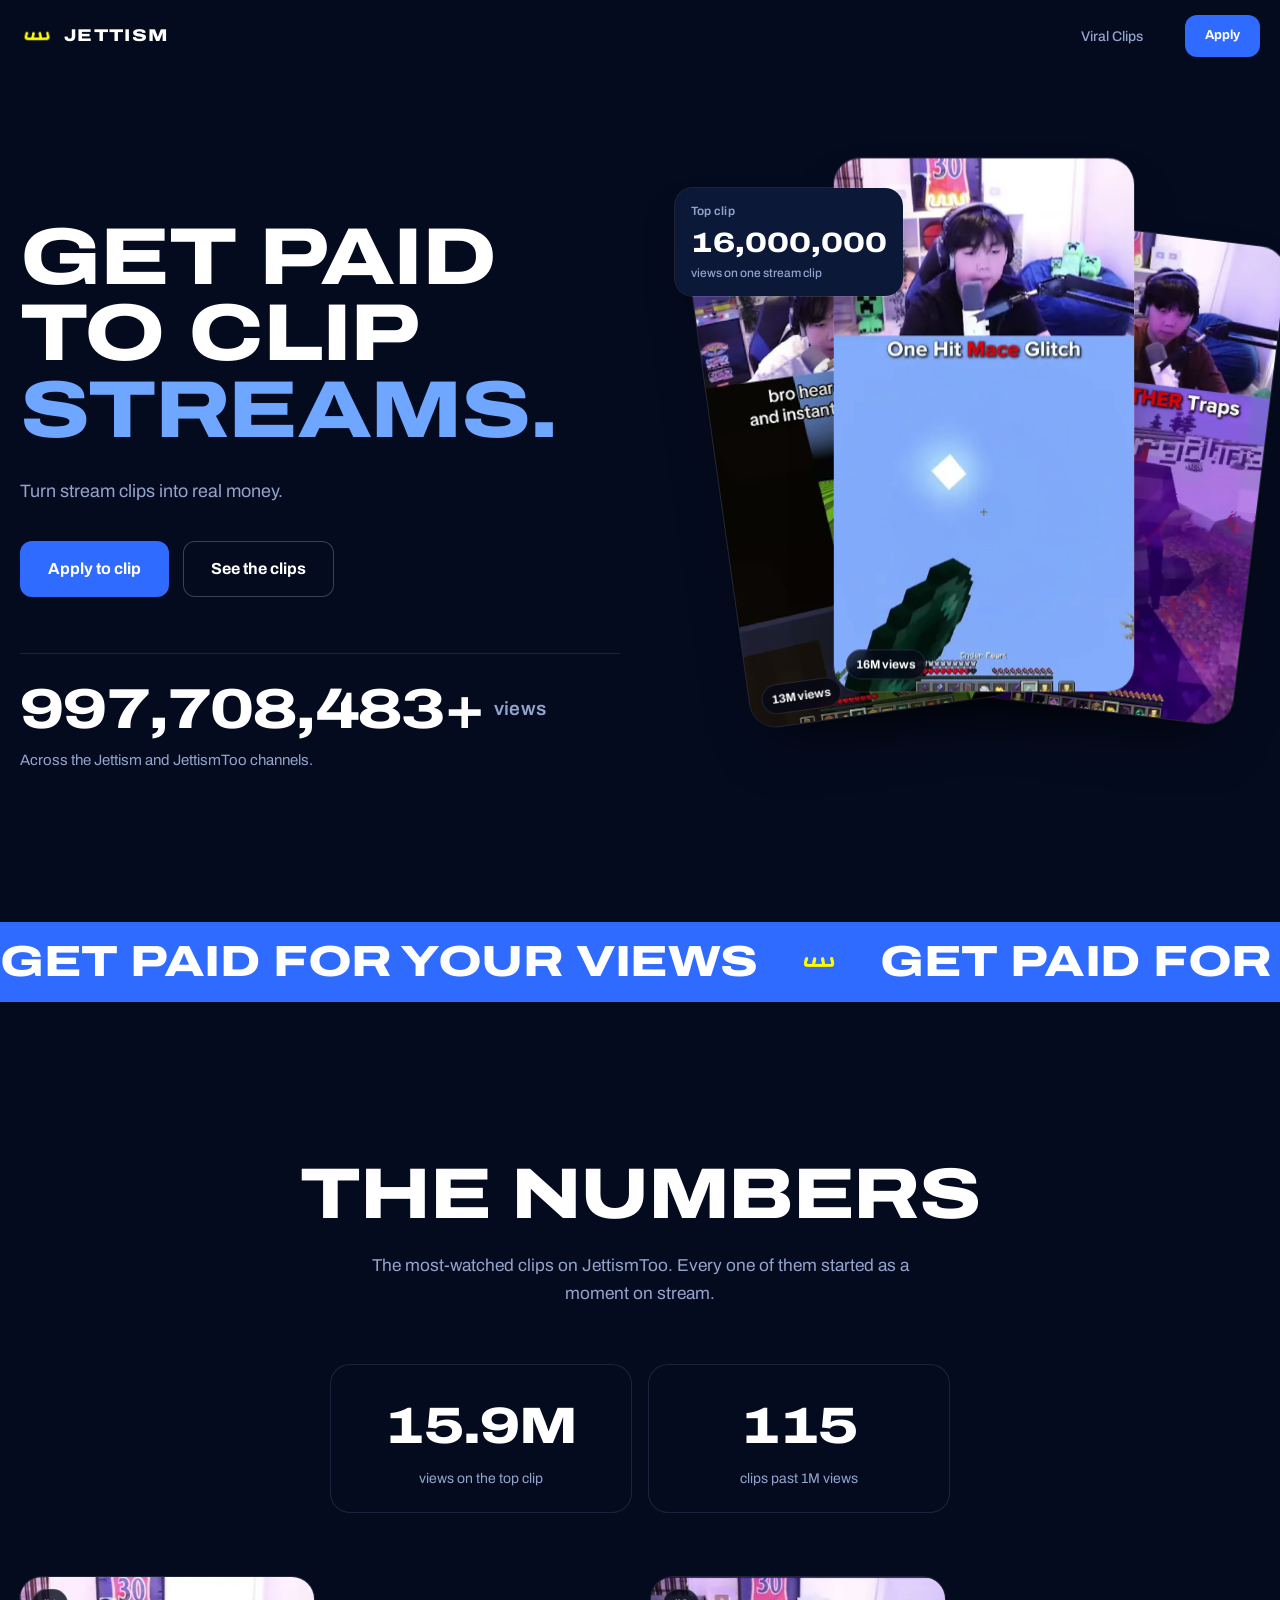
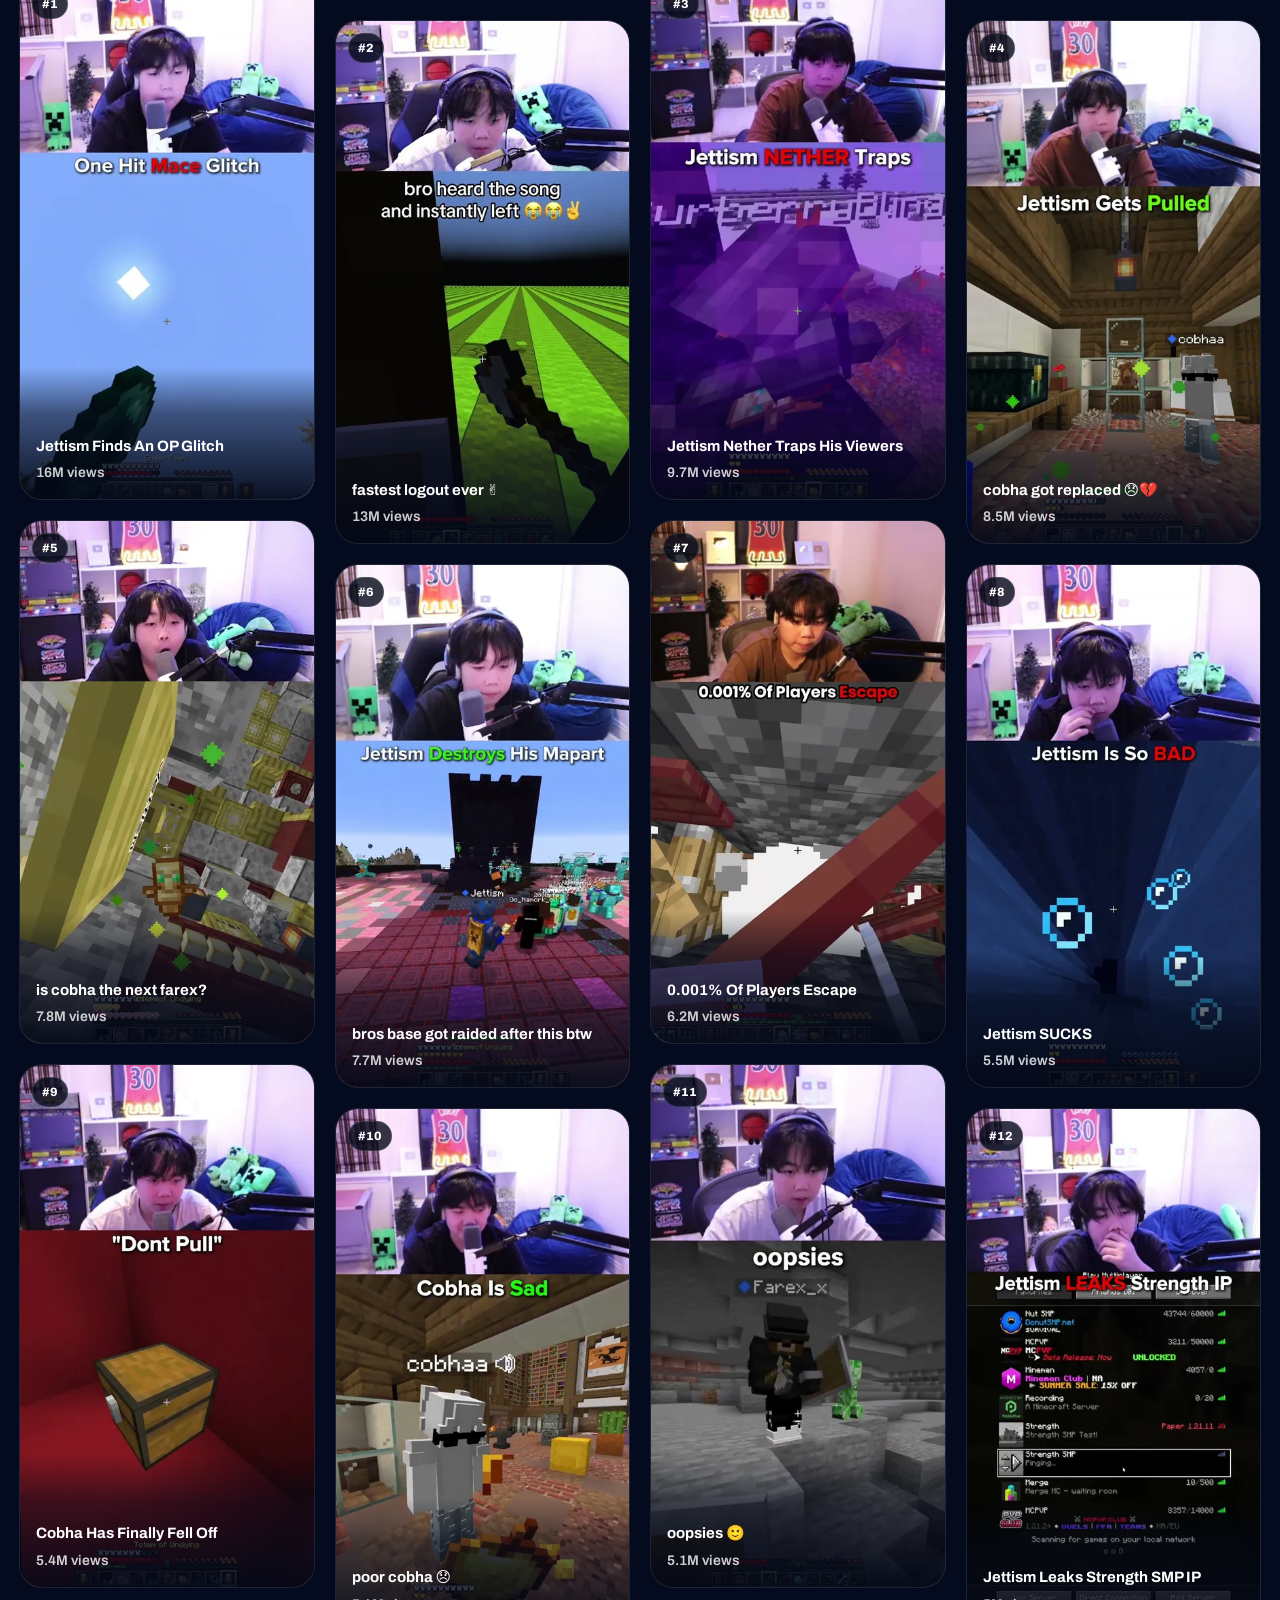
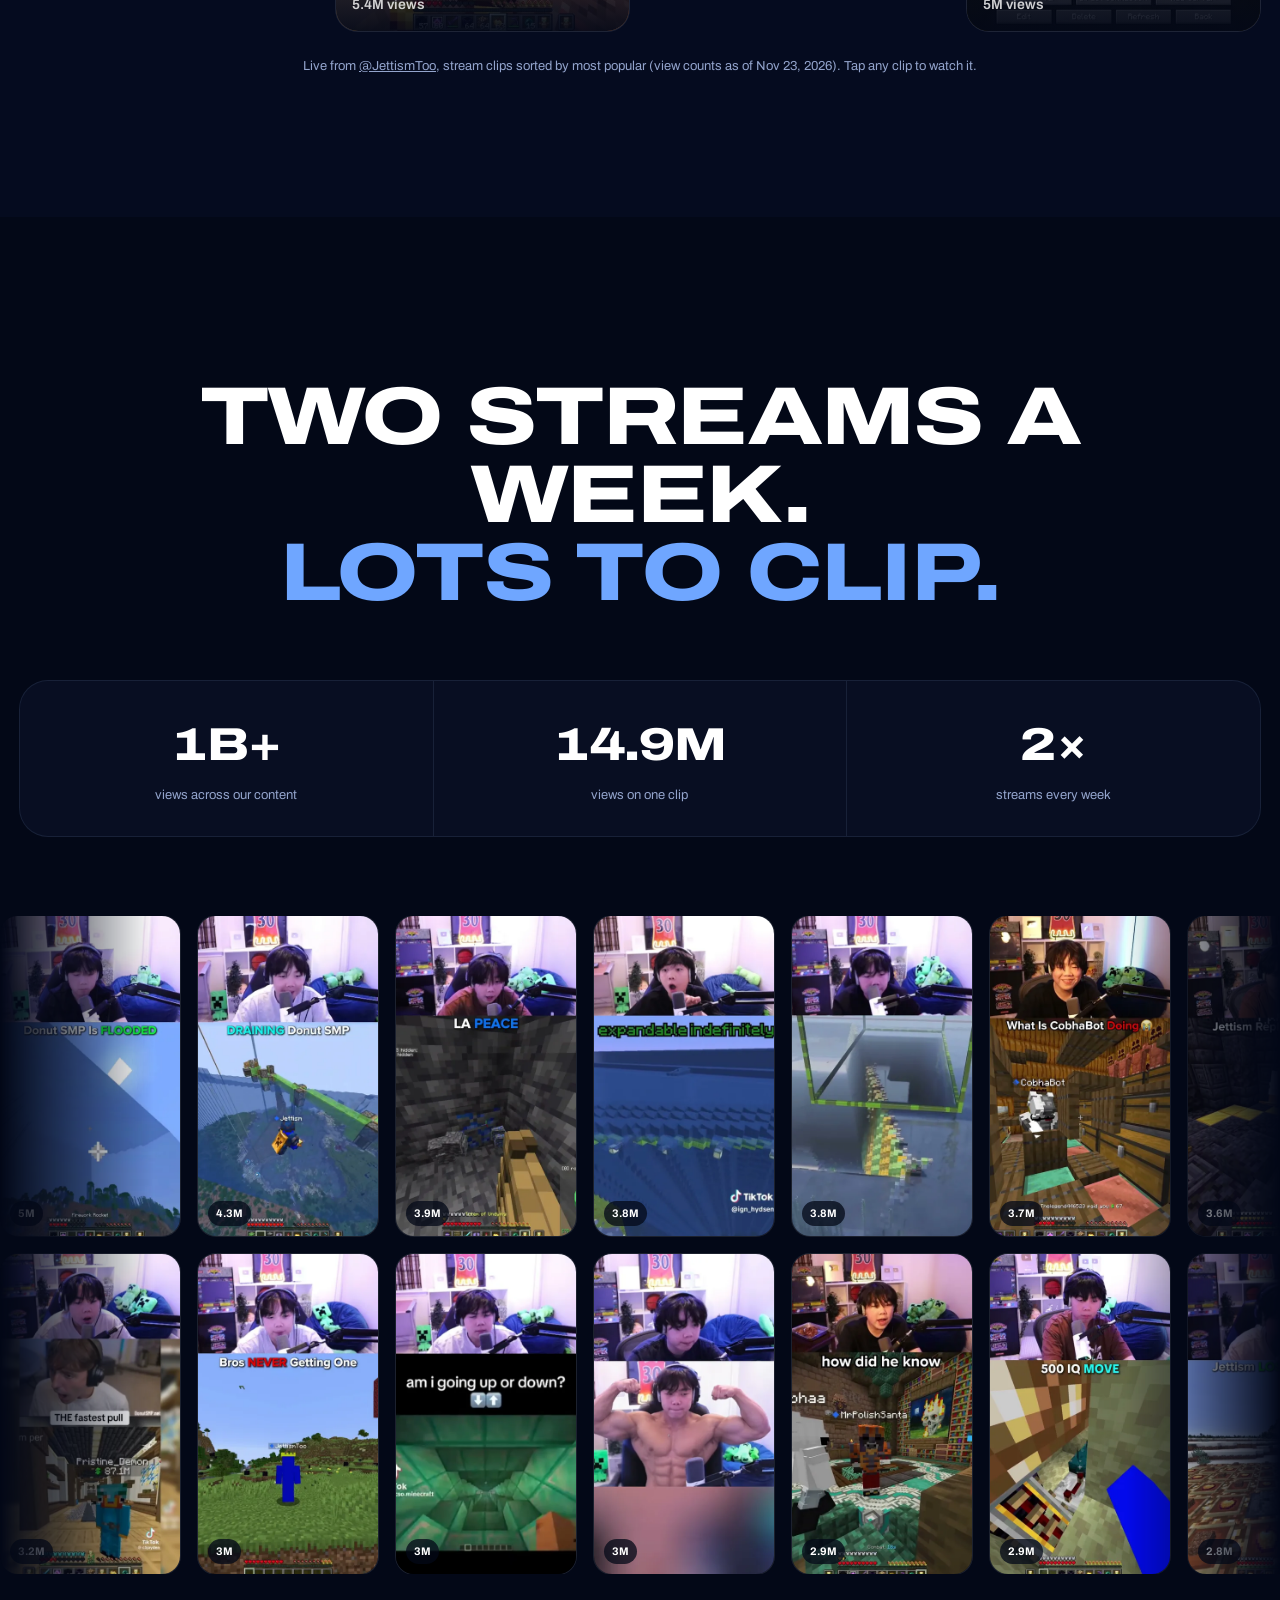
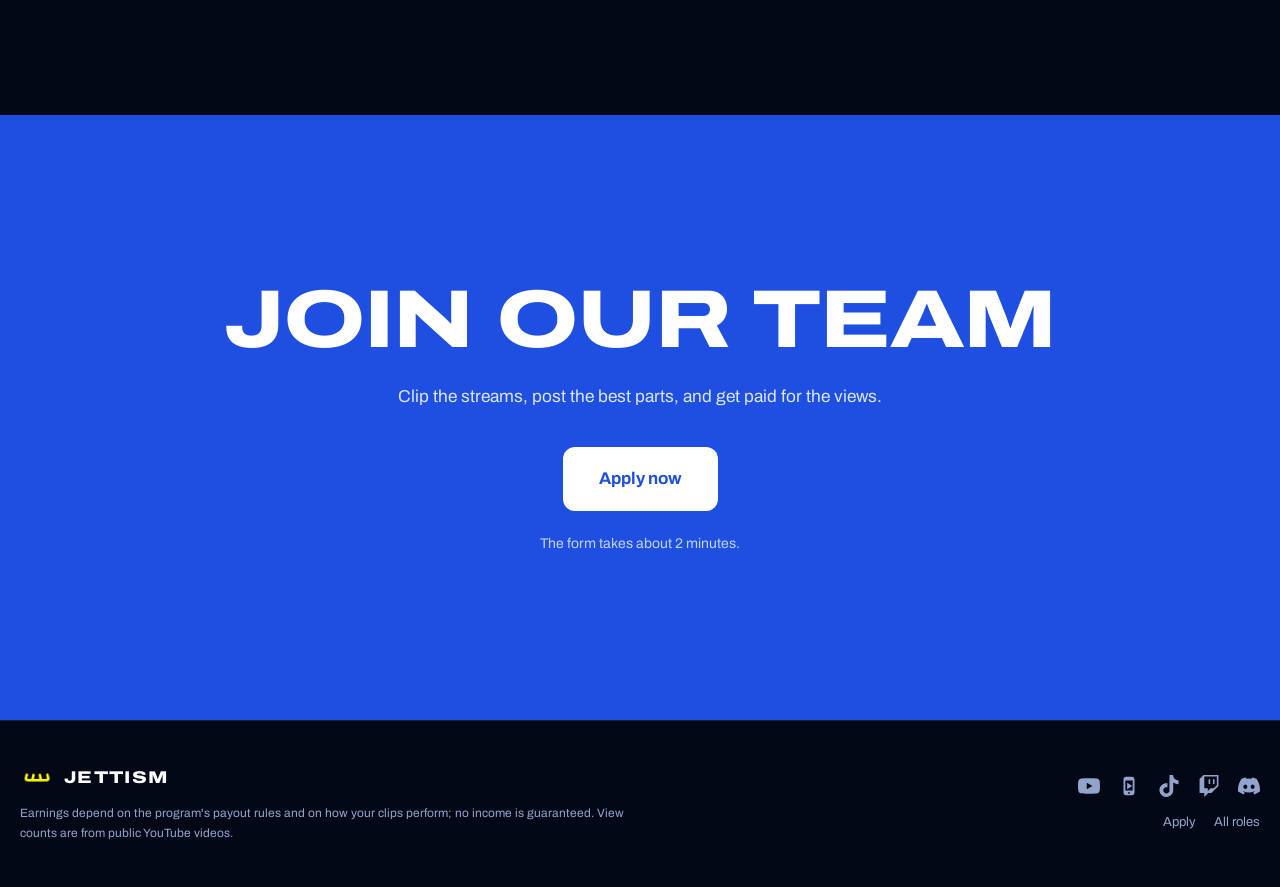
==== commit bb1bde1b: "Tone down the design: Archivo font, flat colours, no glow, no sparkles/arrows, plainer copy Headline" ====
--- a/index.html
+++ b/index.html
@@ -10,19 +10,19 @@
 <meta property="og:url" content="https://jettism.productions/">
 <meta property="og:title" content="Get Paid To Clip Streams">
 <meta property="og:description" content="Turn stream clips into real money. Clip the streams, post the best moments, and get paid for your views.">
-<meta property="og:image" content="https://jettism.productions/og.jpg?v=1">
+<meta property="og:image" content="https://jettism.productions/og.jpg?v=2">
 <meta property="og:image:width" content="1200">
 <meta property="og:image:height" content="630">
 <meta property="og:image:alt" content="Get paid to clip streams — Jettism, 1B+ views">
 <meta name="twitter:card" content="summary_large_image">
 <meta name="twitter:title" content="Get Paid To Clip Streams">
 <meta name="twitter:description" content="Turn stream clips into real money. Clip the streams, post the best moments, and get paid for your views.">
-<meta name="twitter:image" content="https://jettism.productions/og.jpg?v=1">
+<meta name="twitter:image" content="https://jettism.productions/og.jpg?v=2">
 <meta name="theme-color" content="#2F6BFF">
 <link rel="icon" type="image/png" href="/jettismicontransparent.png">
 <link rel="preconnect" href="https://fonts.googleapis.com">
 <link rel="preconnect" href="https://fonts.gstatic.com" crossorigin>
-<link href="https://fonts.googleapis.com/css2?family=Geist:wght@400;500;600;700;800;900&family=Geist+Mono:wght@500;600;700&display=swap" rel="stylesheet">
+<link href="https://fonts.googleapis.com/css2?family=Archivo:wdth,wght@62..125,100..900&display=swap" rel="stylesheet">
 <link rel="preload" as="image" href="/clips/yt/y8GXeNOjC-I.webp">
 <style>
 :root{
@@ -35,7 +35,7 @@
 }
 *,*::before,*::after{box-sizing:border-box;margin:0;padding:0}
 html{scroll-behavior:smooth;scroll-padding-top:84px;-webkit-text-size-adjust:100%}
-body{font-family:'Geist',system-ui,-apple-system,sans-serif;background:var(--navy-900);color:#fff;
+body{font-family:'Archivo',system-ui,-apple-system,sans-serif;background:var(--navy-900);color:#fff;
   -webkit-font-smoothing:antialiased;overflow-x:hidden;line-height:1.5}
 img{display:block;max-width:100%}
 a{color:inherit;text-decoration:none}
@@ -248,7 +248,7 @@
 .step::before{content:'';position:absolute;right:-60px;top:-60px;width:200px;height:200px;border-radius:50%;
   background:radial-gradient(circle,rgba(63,216,255,.28),transparent 70%);transition:transform .6s var(--ease)}
 .step:hover::before{transform:scale(1.4)}
-.step .num{font-family:'Geist Mono',monospace;font-weight:700;font-size:14px;color:var(--blue);letter-spacing:.1em}
+.step .num{font-family:'Archivo',sans-serif;font-weight:700;font-size:14px;color:var(--blue);letter-spacing:.1em}
 .step .ic{width:64px;height:64px;border-radius:18px;display:grid;place-items:center;margin:22px 0 26px;
   background:linear-gradient(140deg,#5B92FF,var(--blue-2));box-shadow:0 16px 30px -10px rgba(47,107,255,.7),0 0 0 1px rgba(255,255,255,.3) inset}
 .step .ic svg{width:30px;height:30px}
@@ -339,6 +339,51 @@
   .track{animation:none!important}
   .line-path{stroke-dashoffset:0!important}.bars i{transform:none!important}.area{opacity:1!important}
 }
+
+/* ---------- calmer look: one typeface, flat colour, no glow ---------- */
+:root{--accent:#6FA6FF}
+body,.btn,.nav-links a{font-family:'Archivo',system-ui,-apple-system,sans-serif}
+.h-xl,.h-lg,.h-xxl,.logo,.ticker-track,.bignum .n,.pstat .v,.ostat .v,.f-views .v{font-family:'Archivo',sans-serif;font-stretch:125%}
+.h-xl{font-weight:800;letter-spacing:-.02em;line-height:.95;font-size:clamp(44px,6.3vw,102px)}
+.h-lg,.h-xxl{font-weight:800;letter-spacing:-.02em;line-height:.95}
+.h-lg{font-size:clamp(40px,5.6vw,84px)} .h-xxl{font-size:clamp(40px,6.4vw,104px)}
+.bignum .n{font-weight:800;letter-spacing:-.02em;font-size:clamp(30px,4.4vw,66px)}
+.bignum .n small{font-size:.34em;letter-spacing:.02em;margin-left:10px;color:var(--muted-d);font-stretch:100%;vertical-align:.7em;font-weight:600}
+.pstat .v,.ostat .v{font-weight:800;letter-spacing:-.02em}
+.accent{color:var(--accent)}
+.logo{font-weight:800;letter-spacing:.08em}
+.logo img{filter:none}
+.btn{font-weight:700;letter-spacing:0;font-size:16px;border-radius:12px}
+.btn-primary{background:var(--blue);box-shadow:none}
+.btn-primary:hover{background:#4A7DFF;box-shadow:none;transform:none}
+.btn-primary::after{display:none}
+.btn-ghost{background:transparent;box-shadow:0 0 0 1px rgba(255,255,255,.22) inset;backdrop-filter:none}
+.btn-ghost:hover{background:rgba(255,255,255,.06);transform:none}
+.btn-huge{animation:none;height:64px;padding:0 36px;margin-top:36px;font-size:17px}
+.hero{background:var(--navy-900)}
+.ph{box-shadow:0 0 0 1px rgba(255,255,255,.12),0 30px 60px -24px rgba(0,0,0,.75)}
+.float{animation:none;background:#0C1838;backdrop-filter:none;-webkit-backdrop-filter:none;box-shadow:0 0 0 1px rgba(255,255,255,.1),0 20px 40px -16px rgba(0,0,0,.6)}
+.f-views .k{letter-spacing:.02em;font-size:12px}
+.f-views .up{color:var(--muted-d);font-weight:500}
+.ticker{background:var(--blue);box-shadow:none;padding:18px 0}
+.ticker-track{font-weight:800;letter-spacing:-.01em;gap:40px}
+.ticker-track img{height:.5em;width:auto}
+.proof{background:var(--navy-900)}
+.pstat{background:transparent;box-shadow:0 0 0 1px var(--line-d) inset}
+.gcard{box-shadow:0 0 0 1px rgba(255,255,255,.1)}
+.gcard:hover{transform:translateY(-4px);box-shadow:0 0 0 1px rgba(255,255,255,.3)}
+.gallery .gcard.in:nth-child(4n+2):hover,.gallery .gcard.in:nth-child(4n+4):hover{transform:translateY(40px)}
+.gcard:hover img{transform:none}
+.gcard .rank{background:rgba(3,8,23,.8);backdrop-filter:none}
+.gcard .meta span{color:#fff;opacity:.8;font-weight:600}
+.opp{background:var(--navy-950)}
+.opp-stats{background:var(--line-d)}
+.mt{box-shadow:0 0 0 1px rgba(255,255,255,.1)}
+.final{background:var(--blue-2)}
+.final .sub{color:#DCE6FF}
+.final .fine{color:#C3D3FF}
+.final .btn-primary{background:#fff;color:var(--blue-2)}
+.final .btn-primary:hover{background:#E8EFFF}
 </style>
 </head>
 <body>
@@ -349,37 +394,36 @@
     <nav class="nav-links" aria-label="Sections">
       <a href="#clips">Viral Clips</a>
     </nav>
-    <a class="btn btn-primary" data-join href="/apply?position=Clipper">Join Now <span class="arr">→</span></a>
+    <a class="btn btn-primary" data-join href="/apply?position=Clipper">Apply</a>
   </div>
 </header>
 
 <main id="top">
 <!-- ============ HERO ============ -->
 <section class="hero">
-  <div class="grid-bg"></div><div class="orb o1"></div><div class="orb o2"></div>
   <div class="wrap hero-grid">
     <div>
       
-      <h1 class="h-xl"><span class="ld" style="--d:.12s">Get paid</span><span class="ld" style="--d:.2s">to clip</span><span class="ld grad" style="--d:.28s">streams.</span></h1>
+      <h1 class="h-xl"><span class="ld" style="--d:.12s">Get paid</span><span class="ld" style="--d:.2s">to clip</span><span class="ld accent" style="--d:.28s">streams.</span></h1>
       <p class="lead ld" style="--d:.4s">Turn stream clips into real money.</p>
       <div class="ctas ld" style="--d:.5s">
-        <a class="btn btn-primary" data-join href="/apply?position=Clipper">START EARNING <span class="arr">→</span></a>
-        <a class="btn btn-ghost" href="#clips">SEE THE CLIPS <span class="arr" style="transform:none">↓</span></a>
+        <a class="btn btn-primary" data-join href="/apply?position=Clipper">Apply to clip</a>
+        <a class="btn btn-ghost" href="#clips">See the clips</a>
       </div>
       <div class="bignum ld" style="--d:.62s">
-        <div class="n"><span class="grad mono" data-count="views-hero">1,000,000,000</span><span class="grad">+</span><small>VIEWS</small></div>
-        <p data-text="heroViewsNote">Over 1 billion views generated across our content.</p>
+        <div class="n"><span class="mono" data-count="views-hero">1,000,000,000</span>+<small>views</small></div>
+        <p data-text="heroViewsNote">Across the Jettism and JettismToo channels.</p>
       </div>
     </div>
 
     <div class="stage ld" style="--d:.3s" aria-hidden="true">
-      <div class="ph p2" data-par="-0.06"><img src="/clips/yt/KuRzqeLLo8I.webp" alt="" width="432" height="768"><span class="vc">▶ 13M views</span></div>
-      <div class="ph p3" data-par="-0.1"><img src="/clips/yt/a8vPLp1cC3E.webp" alt="" width="432" height="768"><span class="vc">▶ 9.7M views</span></div>
-      <div class="ph p1" data-par="-0.03"><img src="/clips/yt/y8GXeNOjC-I.webp" alt="" width="432" height="768" fetchpriority="high"><span class="vc">▶ 16M views</span></div>
+      <div class="ph p2" data-par="-0.06"><img src="/clips/yt/KuRzqeLLo8I.webp" alt="" width="432" height="768"><span class="vc">13M views</span></div>
+      <div class="ph p3" data-par="-0.1"><img src="/clips/yt/a8vPLp1cC3E.webp" alt="" width="432" height="768"><span class="vc">9.7M views</span></div>
+      <div class="ph p1" data-par="-0.03"><img src="/clips/yt/y8GXeNOjC-I.webp" alt="" width="432" height="768" fetchpriority="high"><span class="vc">16M views</span></div>
       <div class="float f-views">
-        <div class="k">TOP CLIP</div>
+        <div class="k">Top clip</div>
         <div class="v mono">16,000,000</div>
-        <div class="up">▲ views on one stream clip</div>
+        <div class="up">views on one stream clip</div>
       </div>
       
       
@@ -390,20 +434,19 @@
 
 <!-- ============ TICKER ============ -->
 <div class="ticker" aria-label="Get paid for your views">
-  <div class="ticker-track" aria-hidden="true"><span>Get paid for your views</span><i>✦</i><span>Get paid for your views</span><i>✦</i><span>Get paid for your views</span><i>✦</i><span>Get paid for your views</span><i>✦</i><span>Get paid for your views</span><i>✦</i><span>Get paid for your views</span><i>✦</i><span>Get paid for your views</span><i>✦</i><span>Get paid for your views</span><i>✦</i></div>
+  <div class="ticker-track" aria-hidden="true"><span>Get paid for your views</span><img src="/crown.png" alt=""><span>Get paid for your views</span><img src="/crown.png" alt=""><span>Get paid for your views</span><img src="/crown.png" alt=""><span>Get paid for your views</span><img src="/crown.png" alt=""><span>Get paid for your views</span><img src="/crown.png" alt=""><span>Get paid for your views</span><img src="/crown.png" alt=""><span>Get paid for your views</span><img src="/crown.png" alt=""><span>Get paid for your views</span><img src="/crown.png" alt=""></div>
 </div>
 
 <!-- ============ PROOF ============ -->
 <section class="sec dark proof" id="clips">
   <div class="wrap">
     <div class="center">
-      <span class="eyebrow rv">Viral proof</span>
-      <h2 class="h-lg rv" style="--d:.08s">The numbers<br><span class="grad">speak for themselves.</span></h2>
-      <p class="sub rv" style="--d:.16s">Billions of impressions. Millions of viewers. Endless opportunities.</p>
+      <h2 class="h-lg rv" style="--d:.08s">The Numbers</h2>
+      <p class="sub rv" style="--d:.16s">The most-watched clips on JettismToo. Every one of them started as a moment on stream.</p>
     </div>
     <div class="proof-stats">
-      <div class="pstat rv" style="--d:.08s"><div class="v grad mono" data-count="short" data-to="16000000">0</div><div class="k">views on the top clip</div></div>
-      <div class="pstat rv" style="--d:.16s"><div class="v grad mono" data-count="int" data-to="116">0</div><div class="k">clips past 1M views</div></div>
+      <div class="pstat rv" style="--d:.08s"><div class="v mono" data-count="short" data-to="16000000">0</div><div class="k">views on the top clip</div></div>
+      <div class="pstat rv" style="--d:.16s"><div class="v mono" data-count="int" data-to="116">0</div><div class="k">clips past 1M views</div></div>
     </div>
     <div class="gallery" id="gallery"></div>
     <p class="proof-note rv">Live from <a href="https://www.youtube.com/@JettismToo/shorts" target="_blank" rel="noopener" style="text-decoration:underline">@JettismToo</a>, stream clips sorted by most popular (view counts as of Nov 23, 2026). Tap any clip to watch it.</p>
@@ -413,14 +456,12 @@
 
 <!-- ============ OPPORTUNITY ============ -->
 <section class="sec opp dark">
-  <div class="beam"></div>
   <div class="wrap center">
-    <span class="eyebrow rv">The opportunity</span>
-    <h2 class="h-xxl rv" style="--d:.08s">The next<br>viral clip<br><span class="grad">could be yours.</span></h2>
+    <h2 class="h-xxl rv" style="--d:.08s">Two streams a week.<br><span class="accent">Lots to clip.</span></h2>
     <div class="opp-stats rv" style="--d:.16s">
-      <div class="ostat"><div class="v grad mono" data-count="billion">1B+</div><div class="k">views across our content</div></div>
-      <div class="ostat"><div class="v grad mono" data-count="short" data-to="16000000">0</div><div class="k">views on one clip</div></div>
-      <div class="ostat"><div class="v grad mono">2×</div><div class="k">streams every week</div></div>
+      <div class="ostat"><div class="v mono" data-count="billion">1B+</div><div class="k">views across our content</div></div>
+      <div class="ostat"><div class="v mono" data-count="short" data-to="16000000">0</div><div class="k">views on one clip</div></div>
+      <div class="ostat"><div class="v mono">2×</div><div class="k">streams every week</div></div>
     </div>
   </div>
   <div class="marquee" aria-hidden="true">
@@ -432,10 +473,10 @@
 <!-- ============ FINAL ============ -->
 <section class="final">
   <div class="wrap">
-    <h2 class="h-xxl rv">Stop scrolling.<br><span class="grad">Start earning.</span></h2>
-    <p class="sub rv" style="--d:.1s">Your next clip could reach millions. Start clipping today.</p>
-    <a class="btn btn-primary btn-huge rv" style="--d:.18s" data-join href="/apply?position=Clipper">JOIN THE CLIPPING PROGRAM <span class="arr">→</span></a>
-    <p class="fine rv" style="--d:.24s">Takes about 2 minutes to apply.</p>
+    <h2 class="h-xxl rv">Join our team</h2>
+    <p class="sub rv" style="--d:.1s">Clip the streams, post the best parts, and get paid for the views.</p>
+    <a class="btn btn-primary btn-huge rv" style="--d:.18s" data-join href="/apply?position=Clipper">Apply now</a>
+    <p class="fine rv" style="--d:.24s">The form takes about 2 minutes.</p>
   </div>
 </section>
 </main>
@@ -462,7 +503,7 @@
 const CONFIG = {
   joinUrl: '/apply?position=Clipper',     // where every "Join / Start earning" button goes
   heroViews: 1000000000,                  // the big hero number
-  heroViewsNote: 'Over 1 billion views generated across our content.'
+  heroViewsNote: 'Across the Jettism and JettismToo channels.'
 };
 const CLIPS = [ // @JettismToo stream clips (facecam Shorts), Popular order — views as shown on YouTube, Nov 23 2026
   {id:"y8GXeNOjC-I",title:"Jettism Finds An OP Glitch",views:"16M"},
@@ -518,11 +559,11 @@
   const url = c => 'https://www.youtube.com/shorts/' + c.id, img = c => '/clips/yt/' + c.id + '.webp';
   document.getElementById('gallery').innerHTML = CLIPS.slice(0,12).map((c,i) =>
     `<a class="gcard rv" style="--d:${(i%4)*.07}s" href="${url(c)}" target="_blank" rel="noopener"><img src="${img(c)}" alt="${esc(c.title)} — ${c.views} views on YouTube" loading="lazy" decoding="async">
-      <span class="rank ${i<3?'top':''}">#${i+1}</span><span class="pl">▶</span>
+      <span class="rank">#${i+1}</span>
       <span class="meta"><b>${esc(c.title)}</b><span>${c.views} views</span></span></a>`).join('');
 
   // marquee
-  const tile = c => `<div class="mt"><img src="${img(c)}" alt="" loading="lazy" decoding="async"><span>▶ ${c.views}</span></div>`;
+  const tile = c => `<div class="mt"><img src="${img(c)}" alt="" loading="lazy" decoding="async"><span>${c.views}</span></div>`;
   const a = CLIPS.slice(12,24), b = CLIPS.slice(24,36);
   document.getElementById('m1').innerHTML = [...a,...a].map(tile).join('');
   document.getElementById('m2').innerHTML = [...b,...b].map(tile).join('');
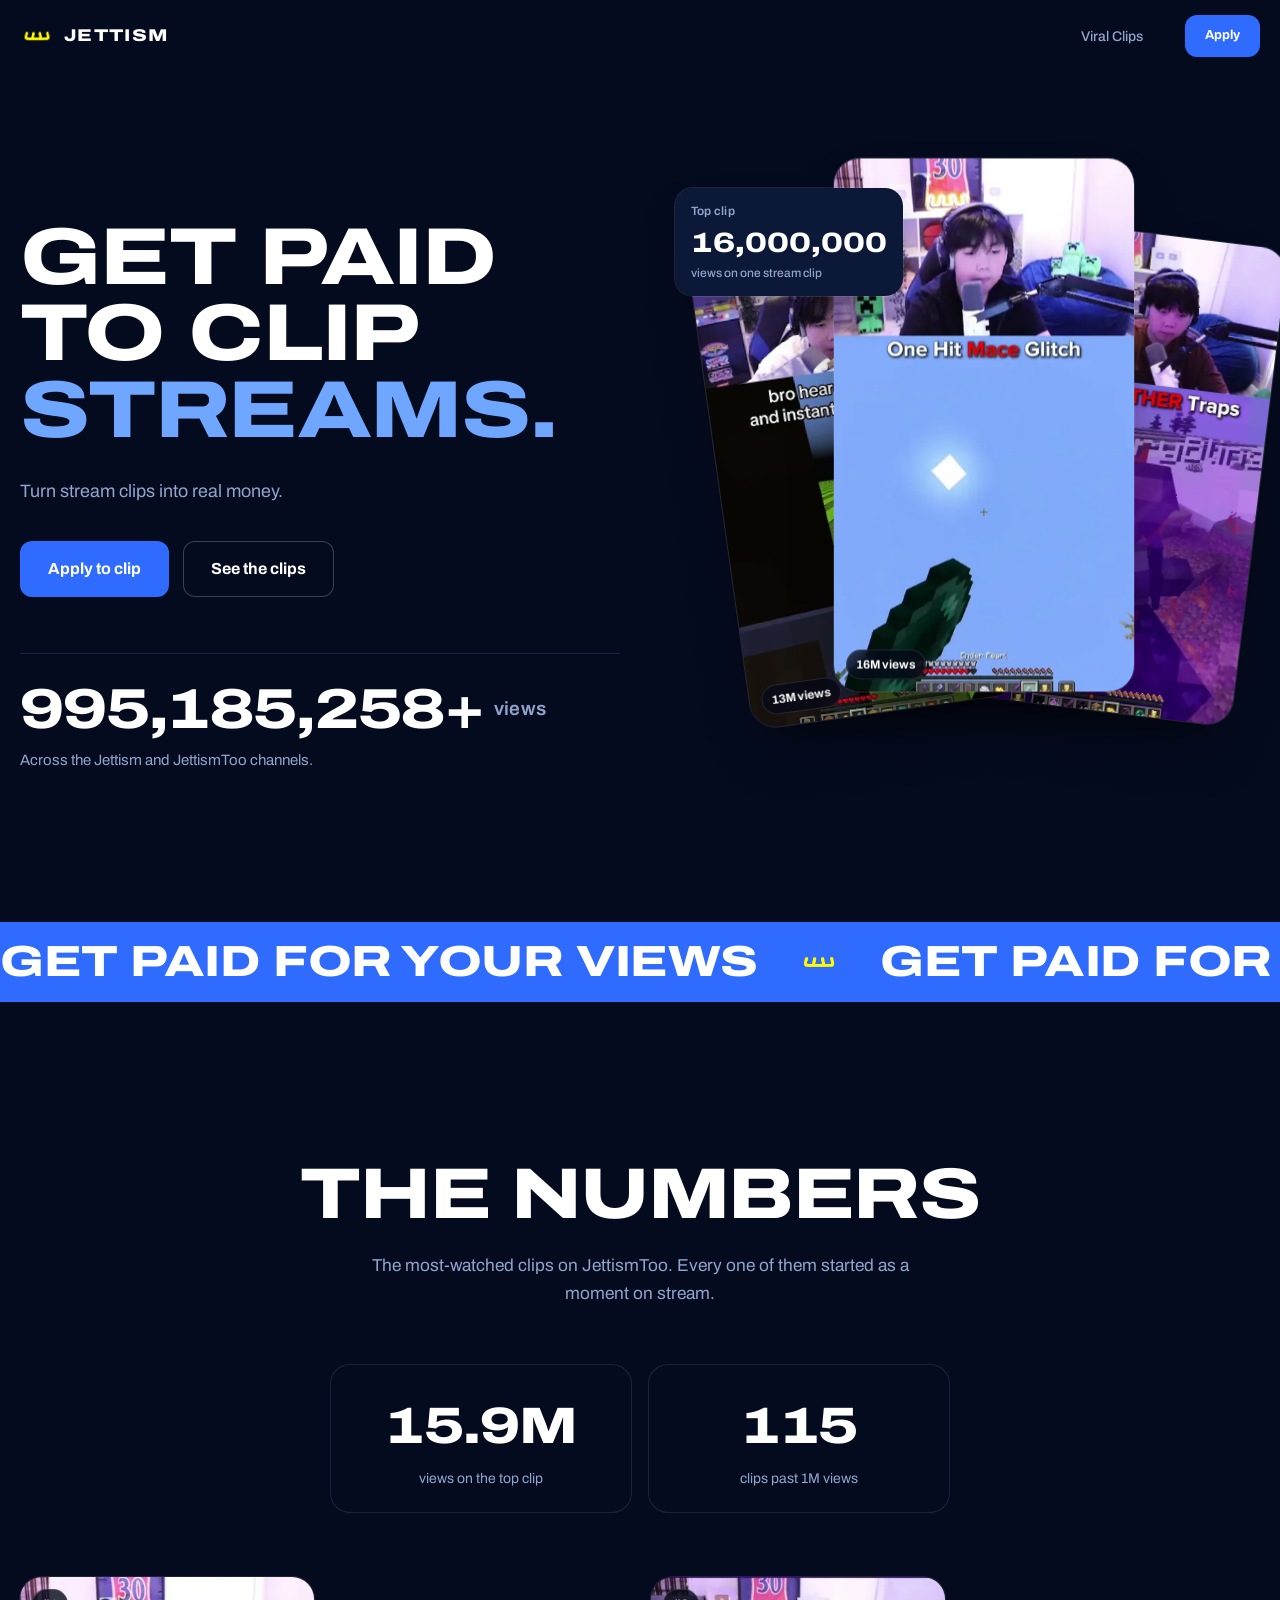
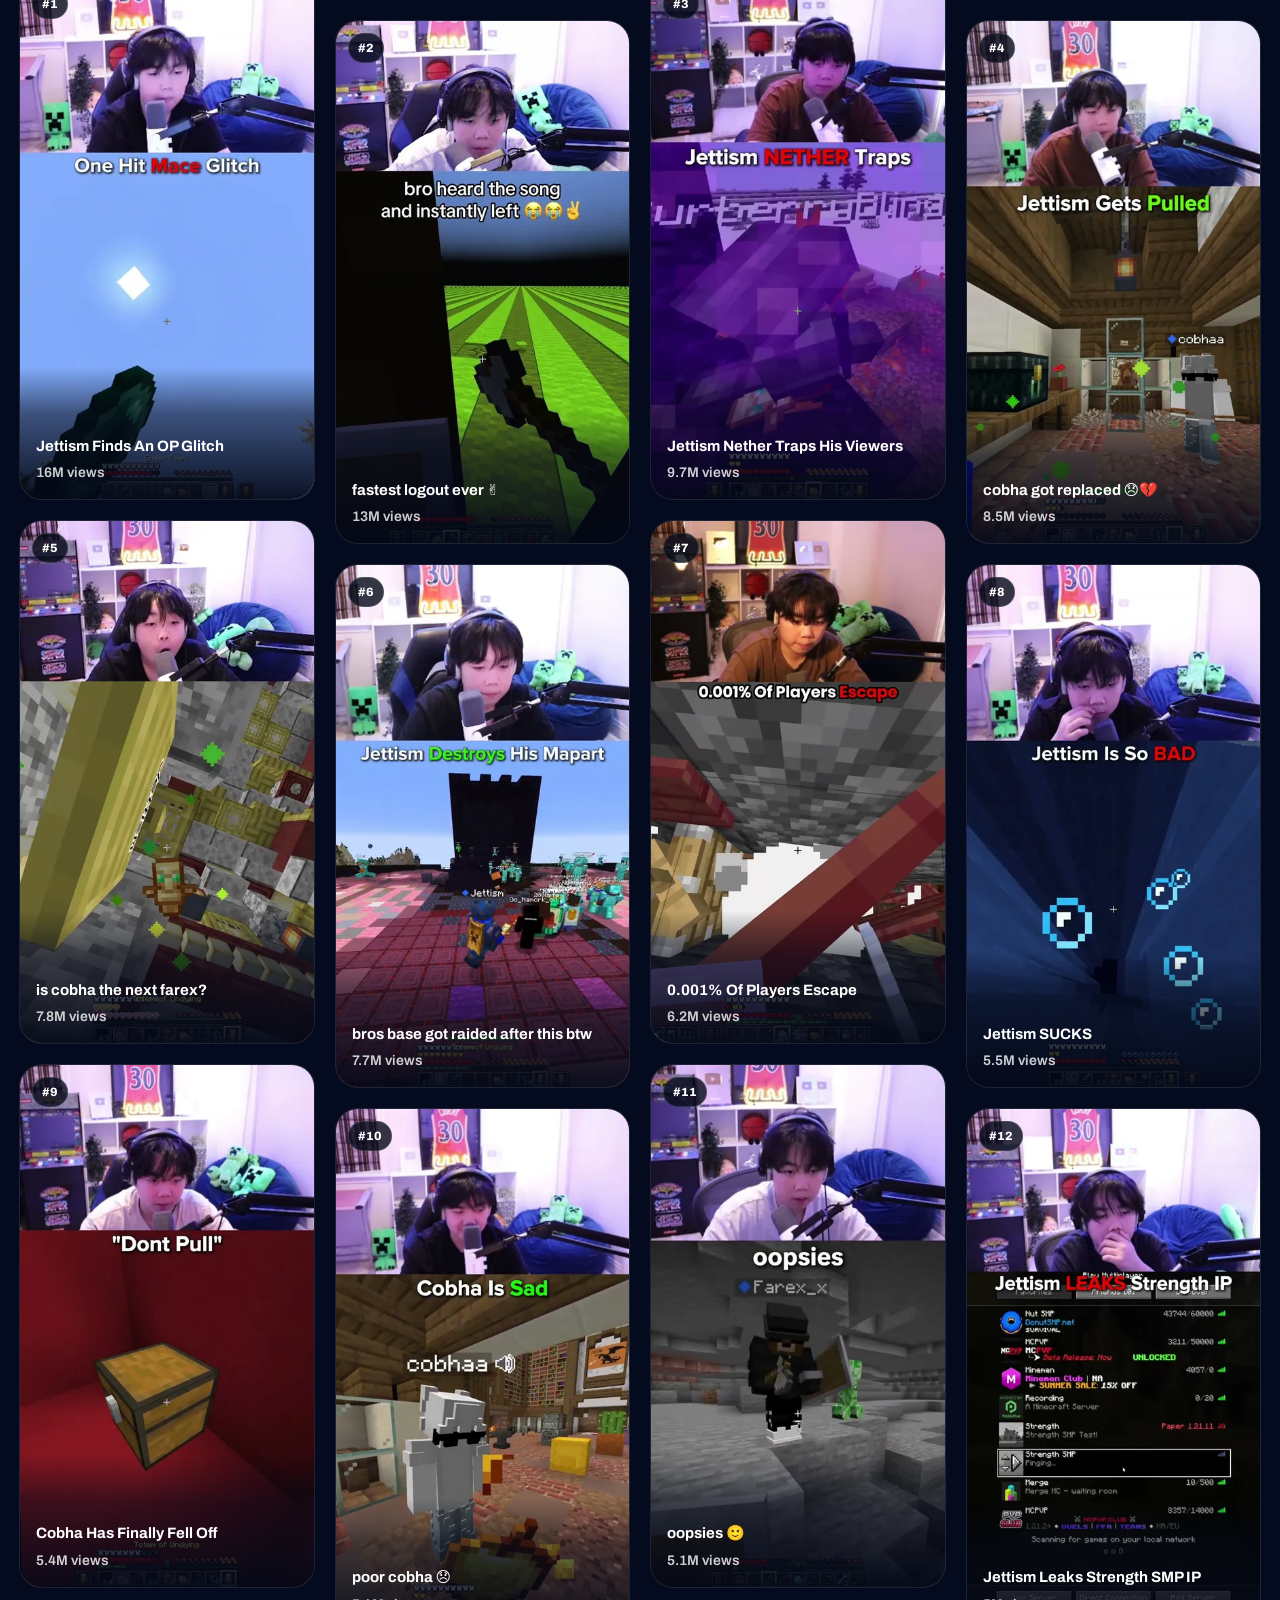
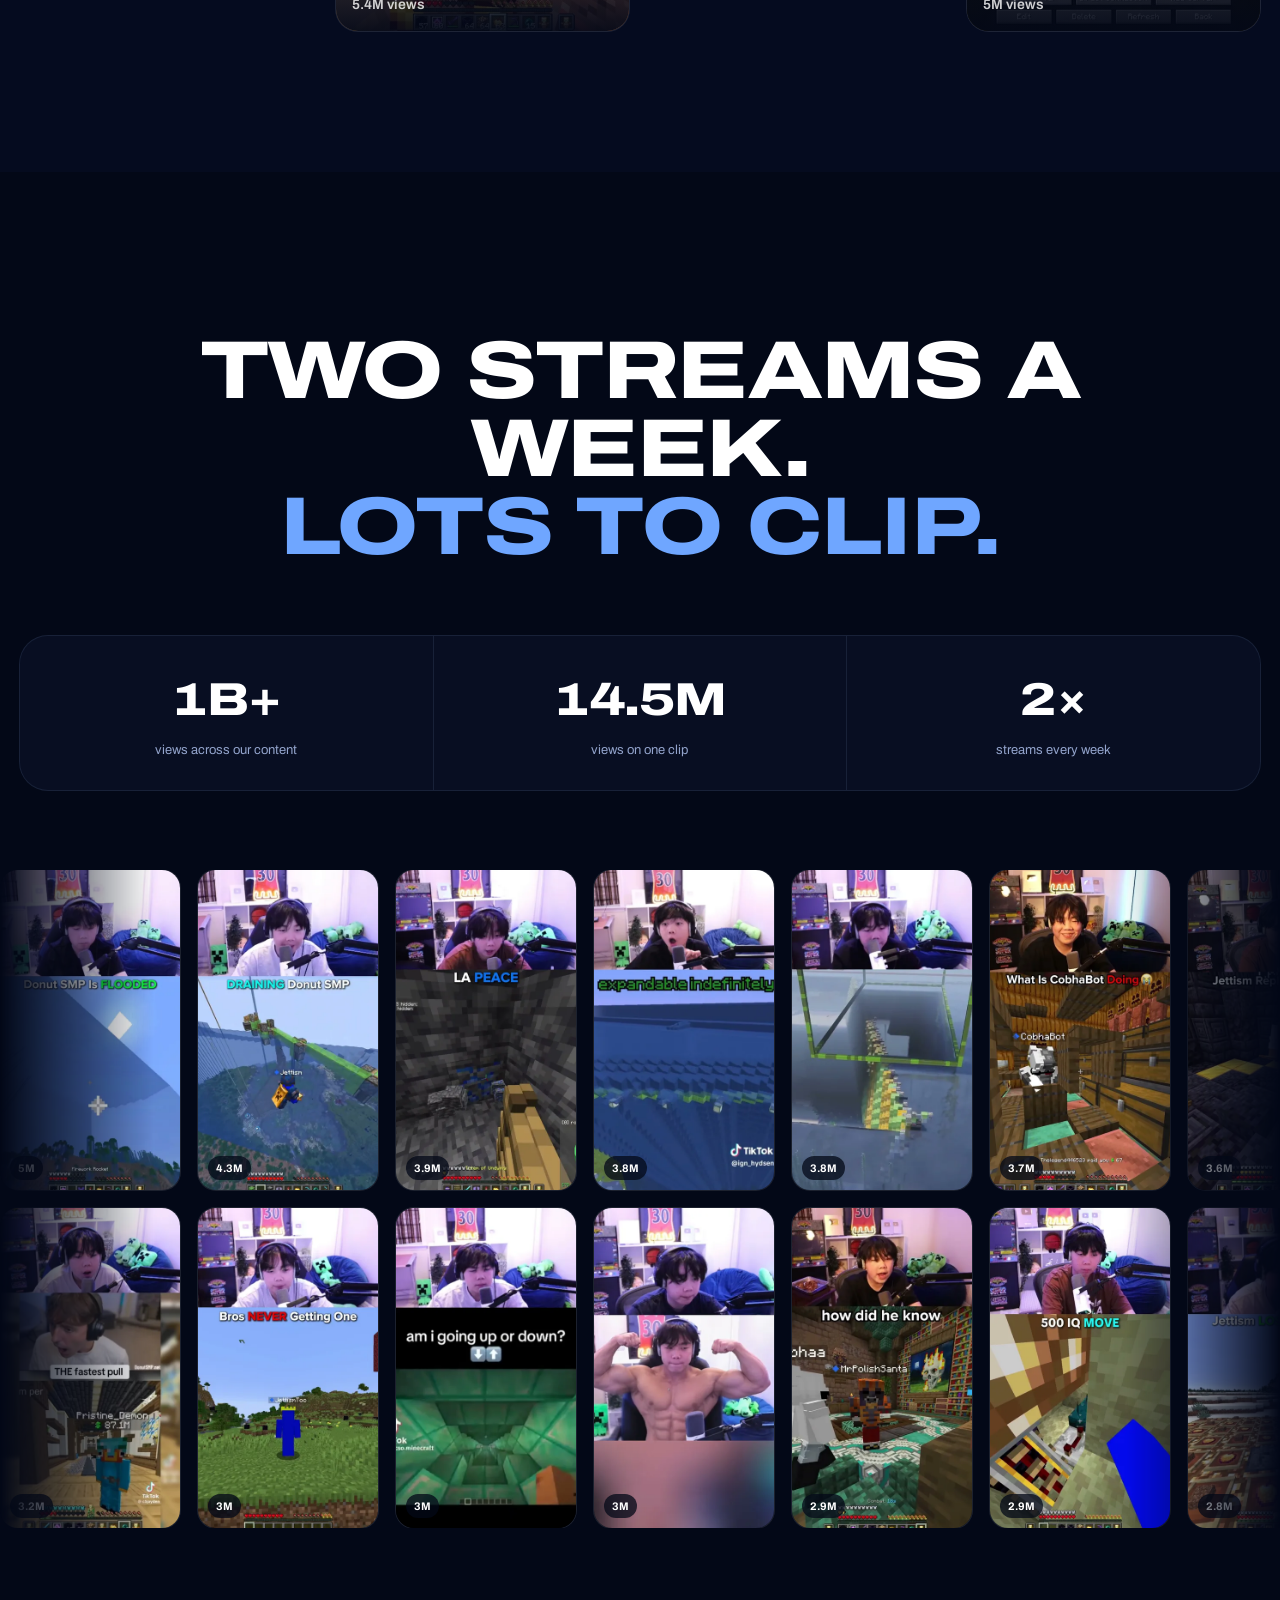
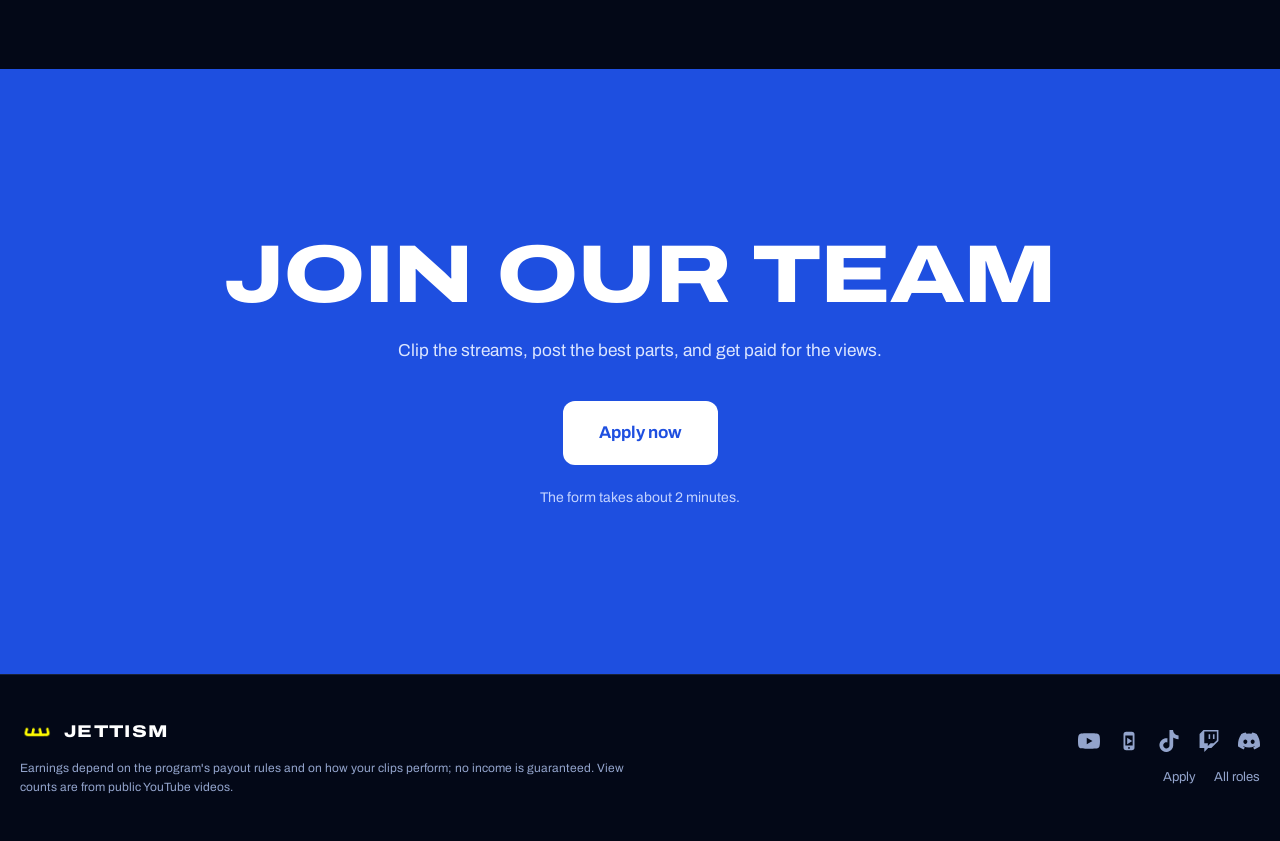
==== commit 12342e41: "Homepage: remove the note under the clip gallery Co-Authored-By: Claude Opus 5.5 <noreply@anthropic." ====
--- a/index.html
+++ b/index.html
@@ -449,7 +449,6 @@
       <div class="pstat rv" style="--d:.16s"><div class="v mono" data-count="int" data-to="116">0</div><div class="k">clips past 1M views</div></div>
     </div>
     <div class="gallery" id="gallery"></div>
-    <p class="proof-note rv">Live from <a href="https://www.youtube.com/@JettismToo/shorts" target="_blank" rel="noopener" style="text-decoration:underline">@JettismToo</a>, stream clips sorted by most popular (view counts as of Nov 23, 2026). Tap any clip to watch it.</p>
   </div>
 </section>
 
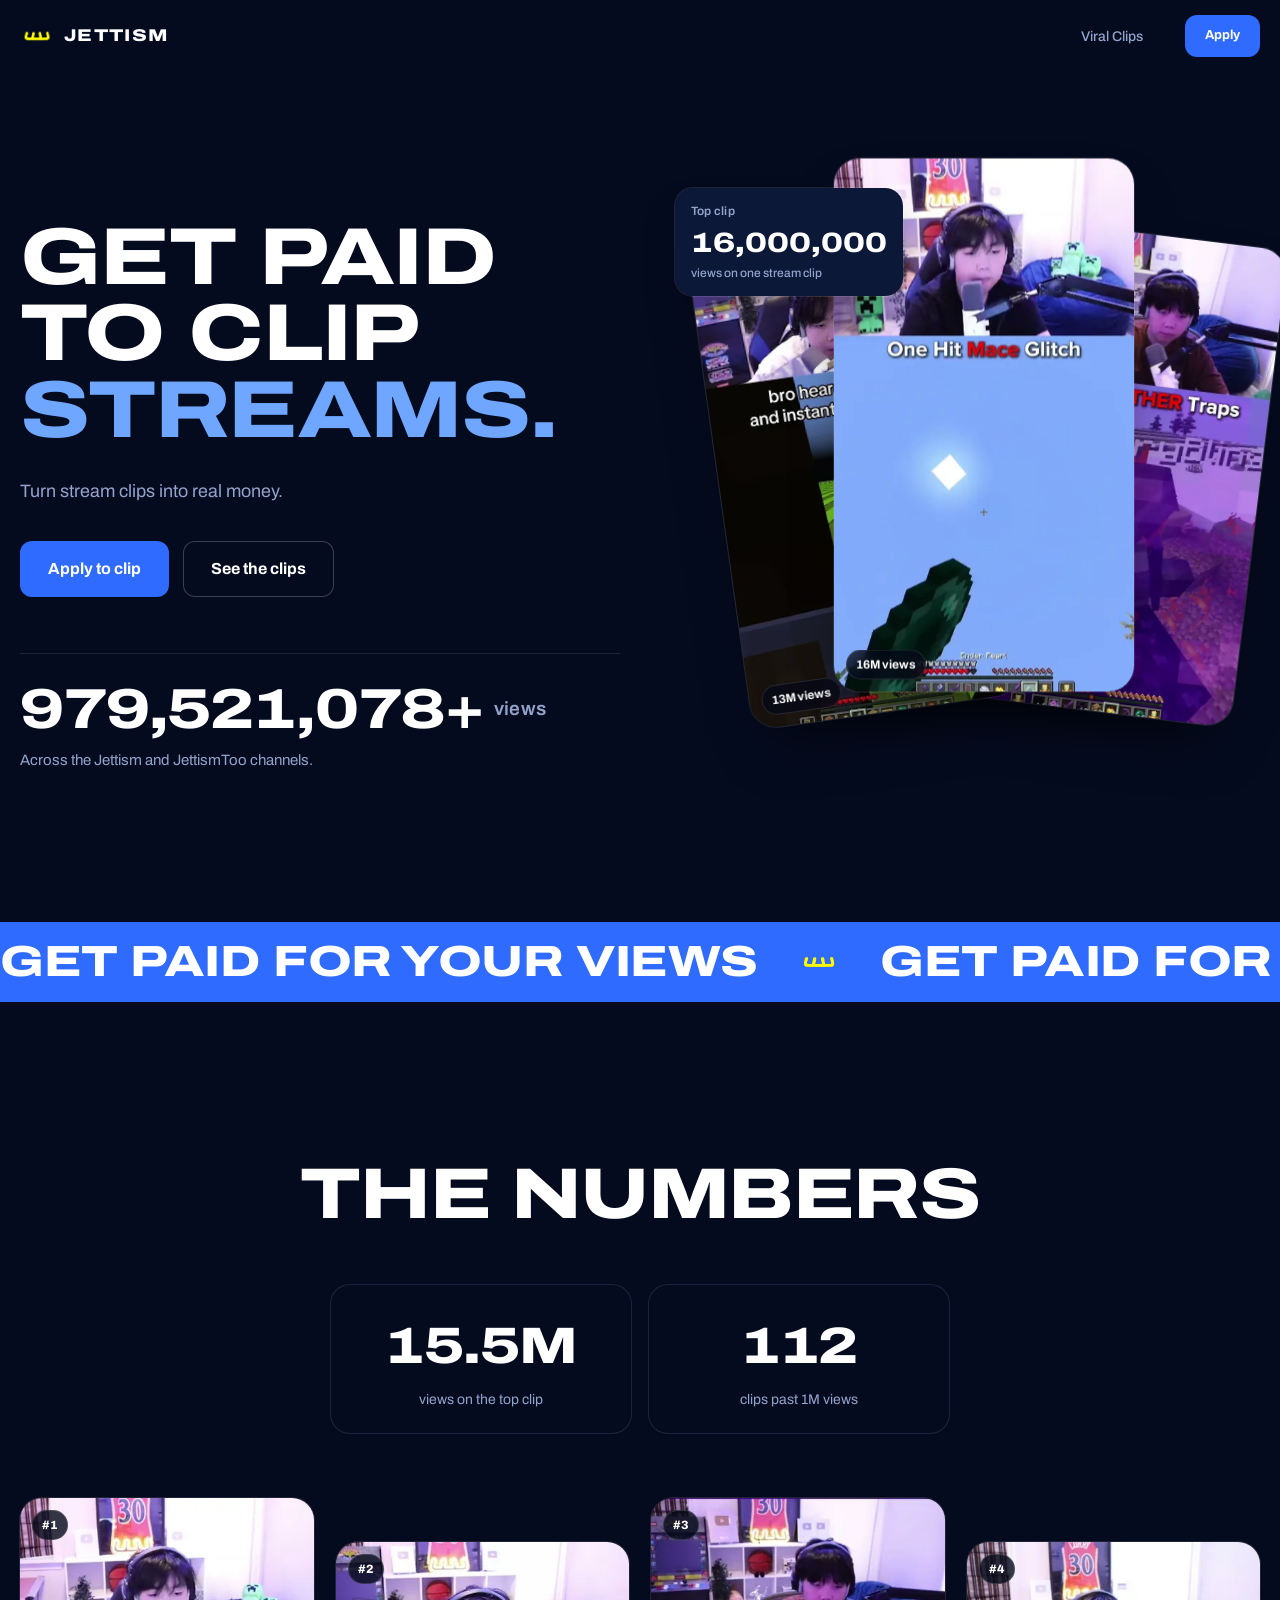
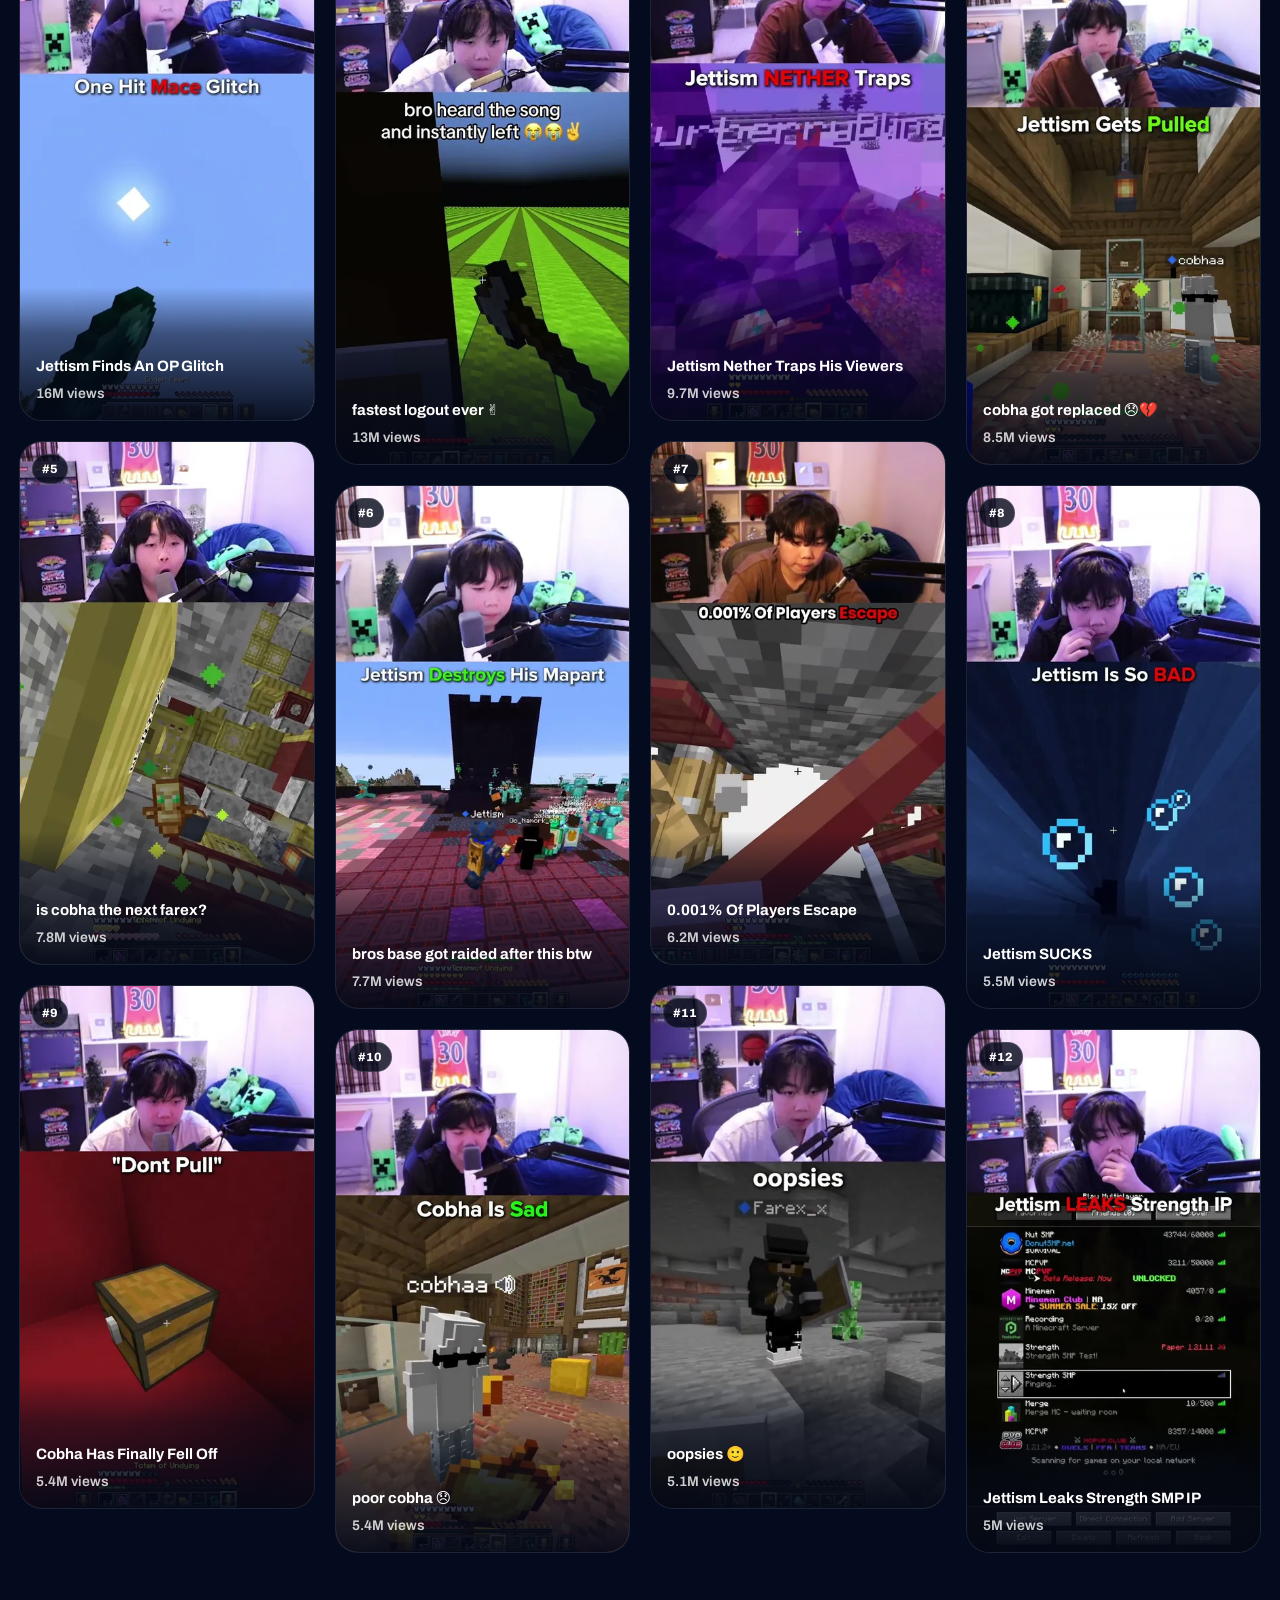
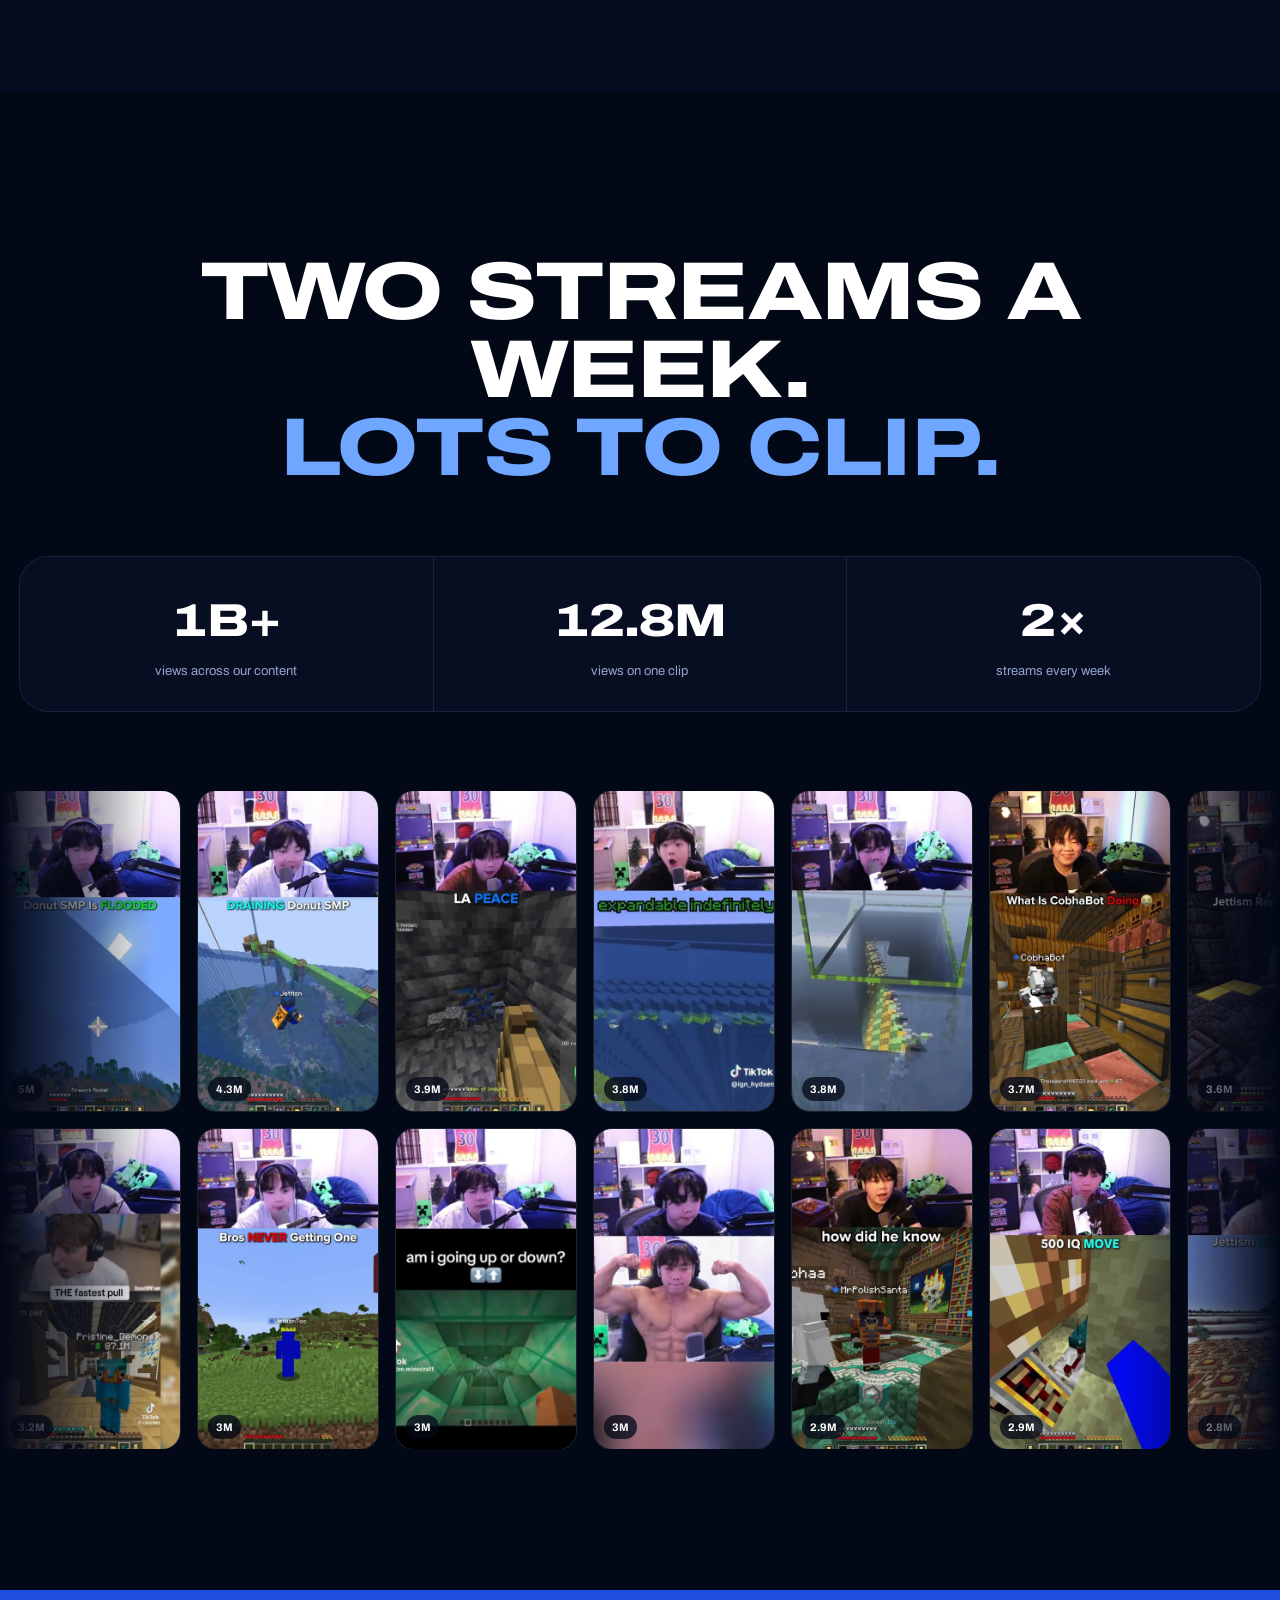
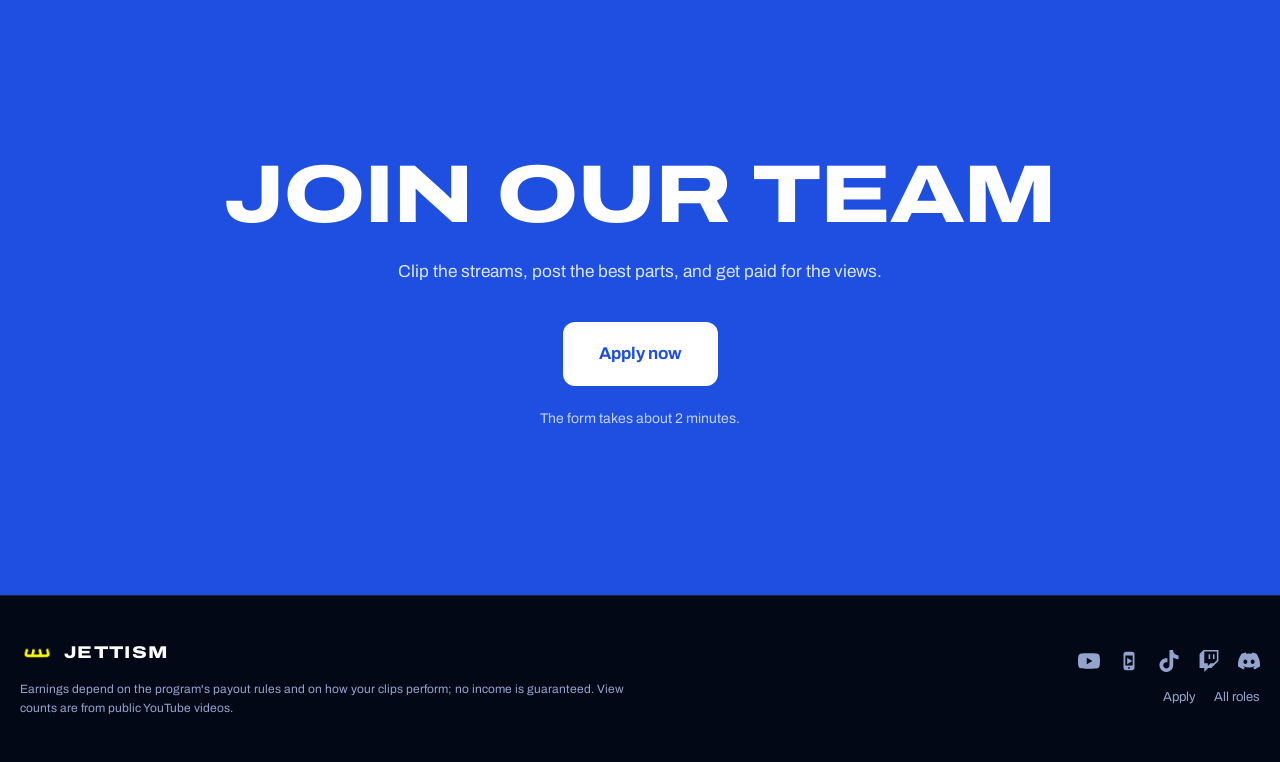
==== commit fdd9ad28: "Homepage: remove the line under The Numbers Co-Authored-By: Claude Opus 5.5 <noreply@anthropic.com> " ====
--- a/index.html
+++ b/index.html
@@ -442,7 +442,6 @@
   <div class="wrap">
     <div class="center">
       <h2 class="h-lg rv" style="--d:.08s">The Numbers</h2>
-      <p class="sub rv" style="--d:.16s">The most-watched clips on JettismToo. Every one of them started as a moment on stream.</p>
     </div>
     <div class="proof-stats">
       <div class="pstat rv" style="--d:.08s"><div class="v mono" data-count="short" data-to="16000000">0</div><div class="k">views on the top clip</div></div>
